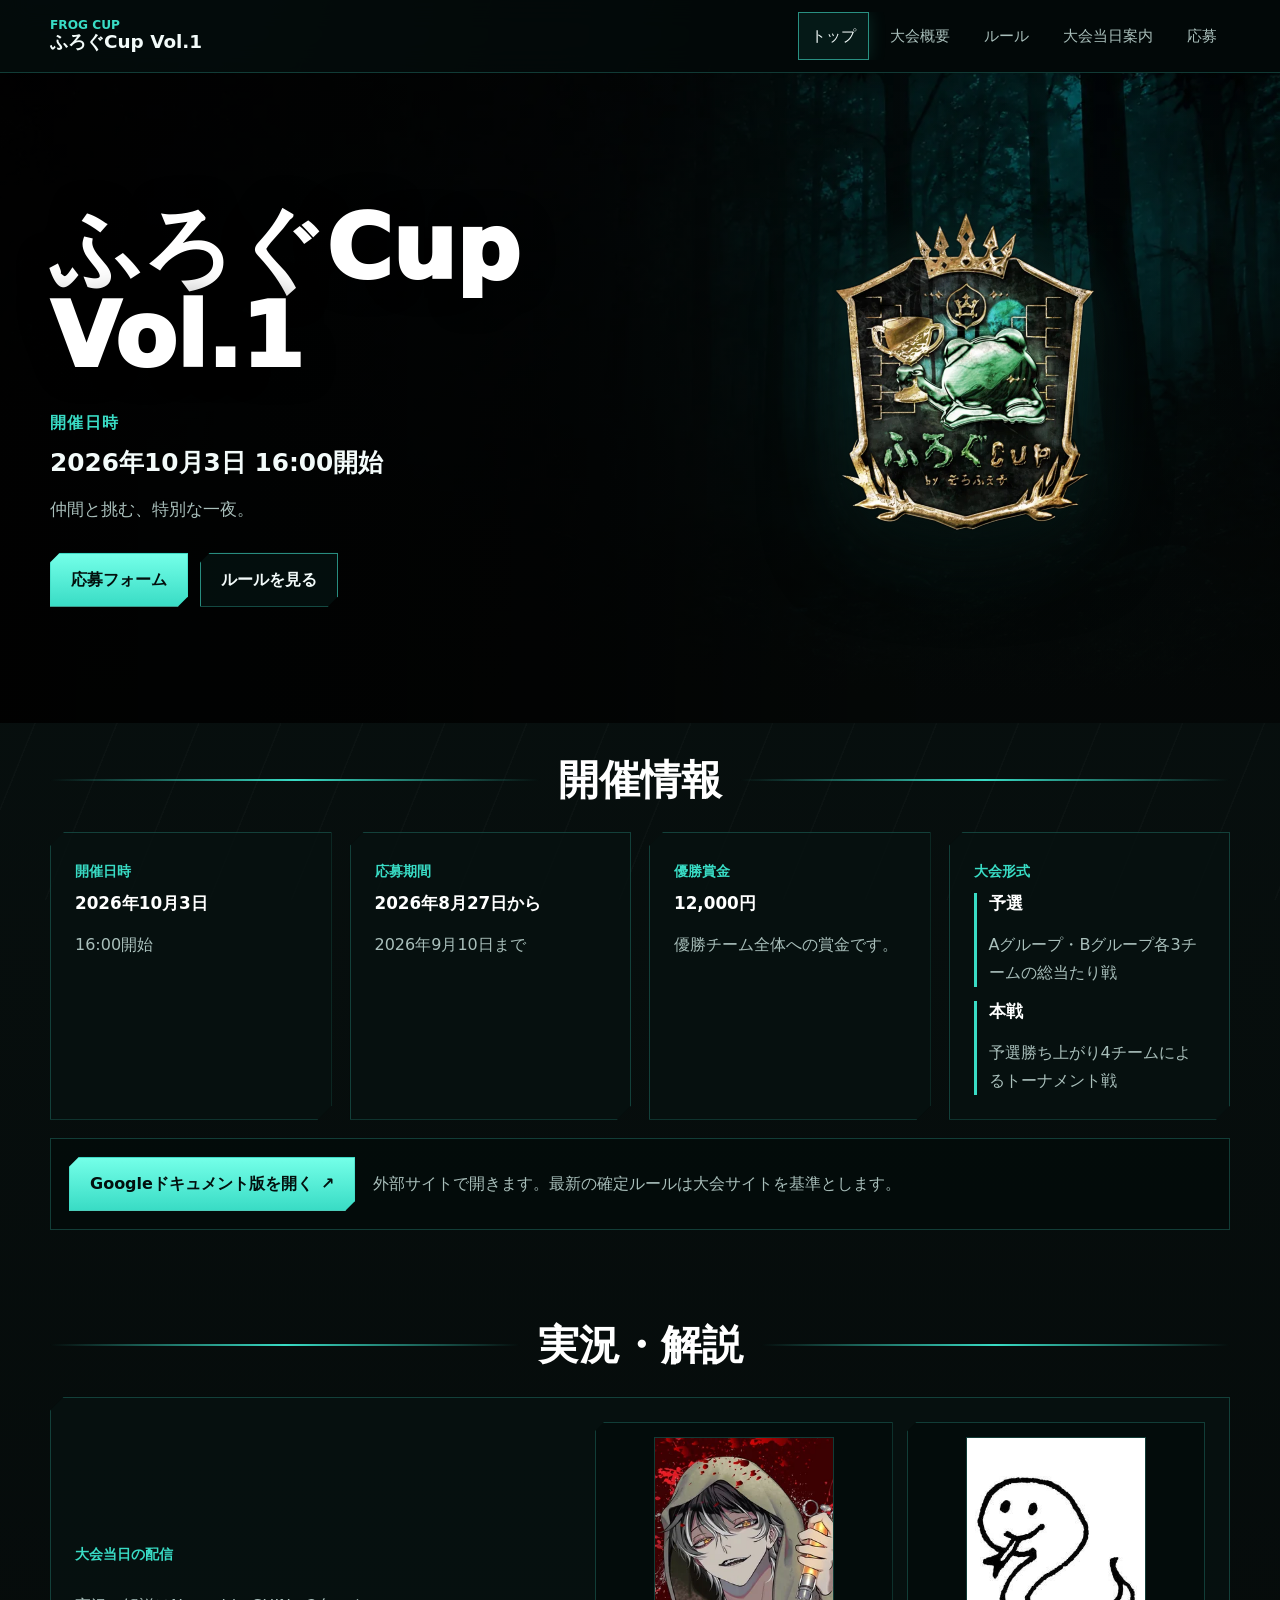
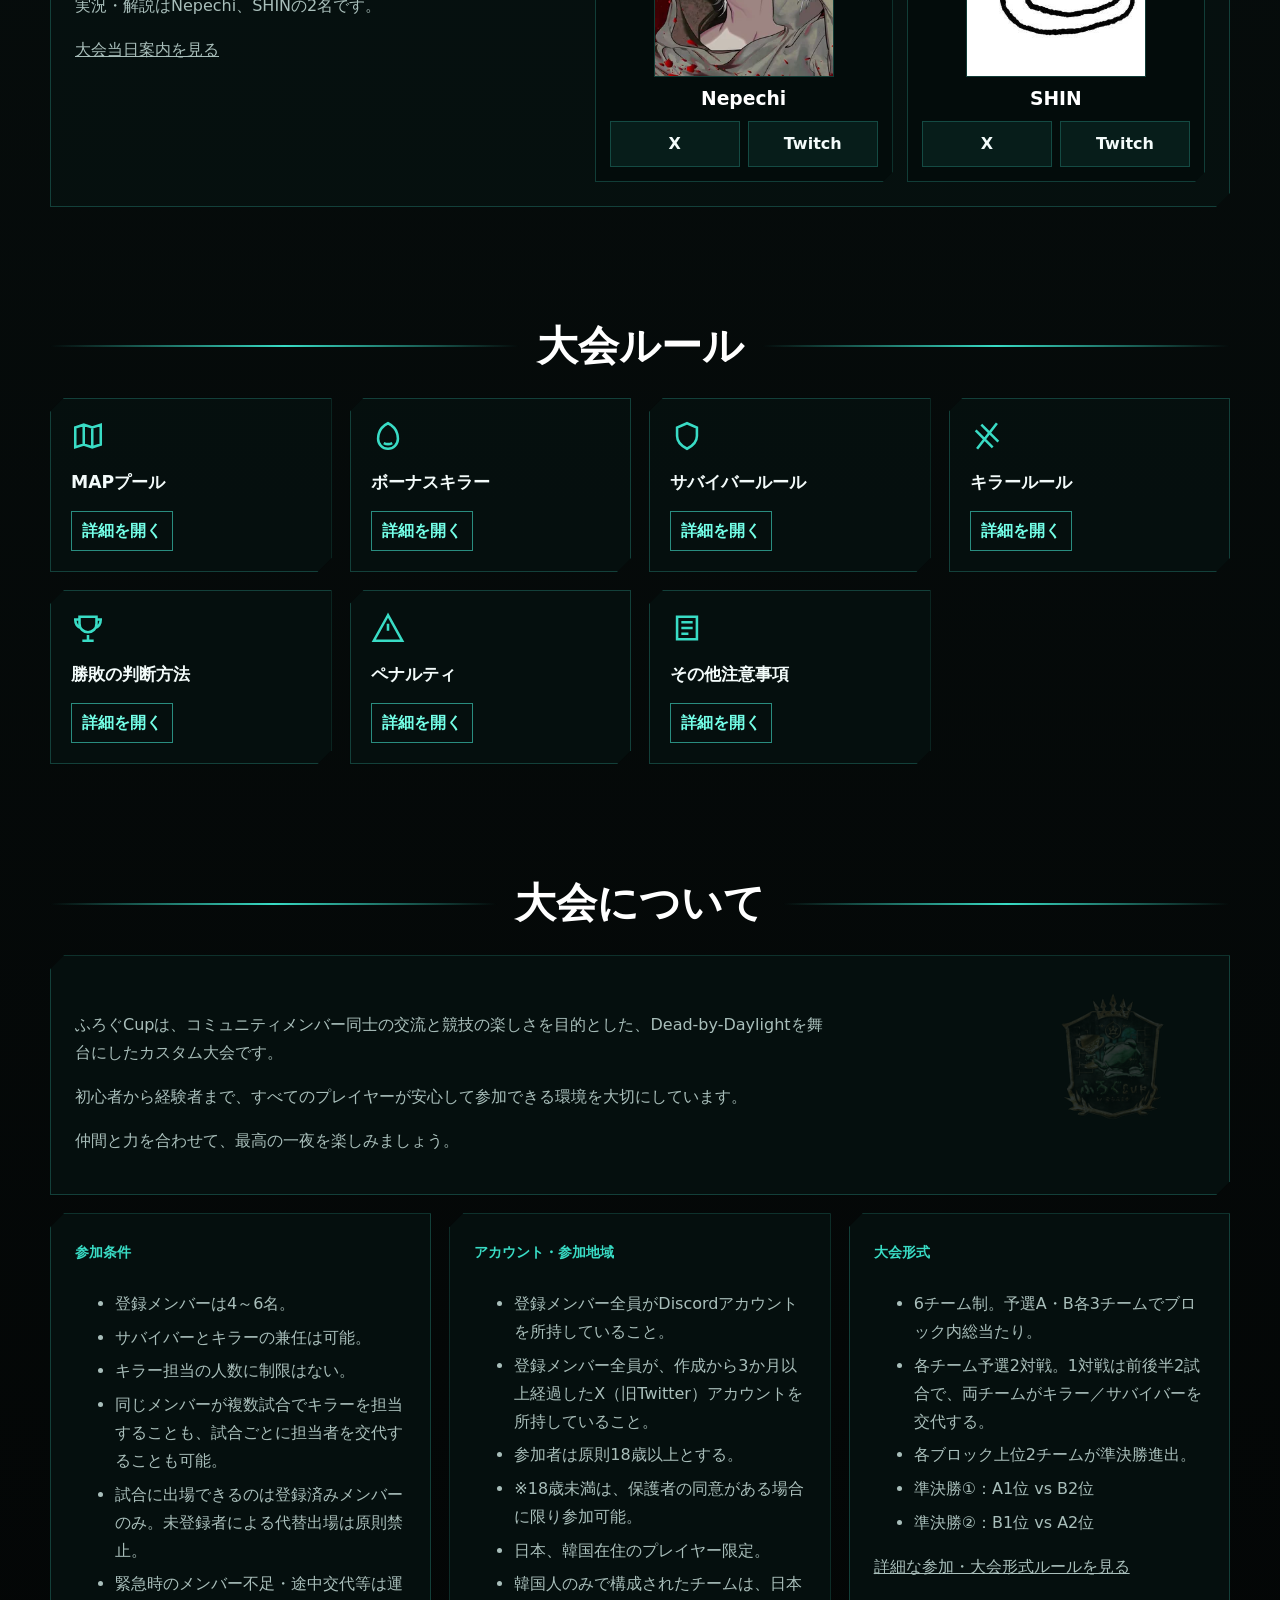
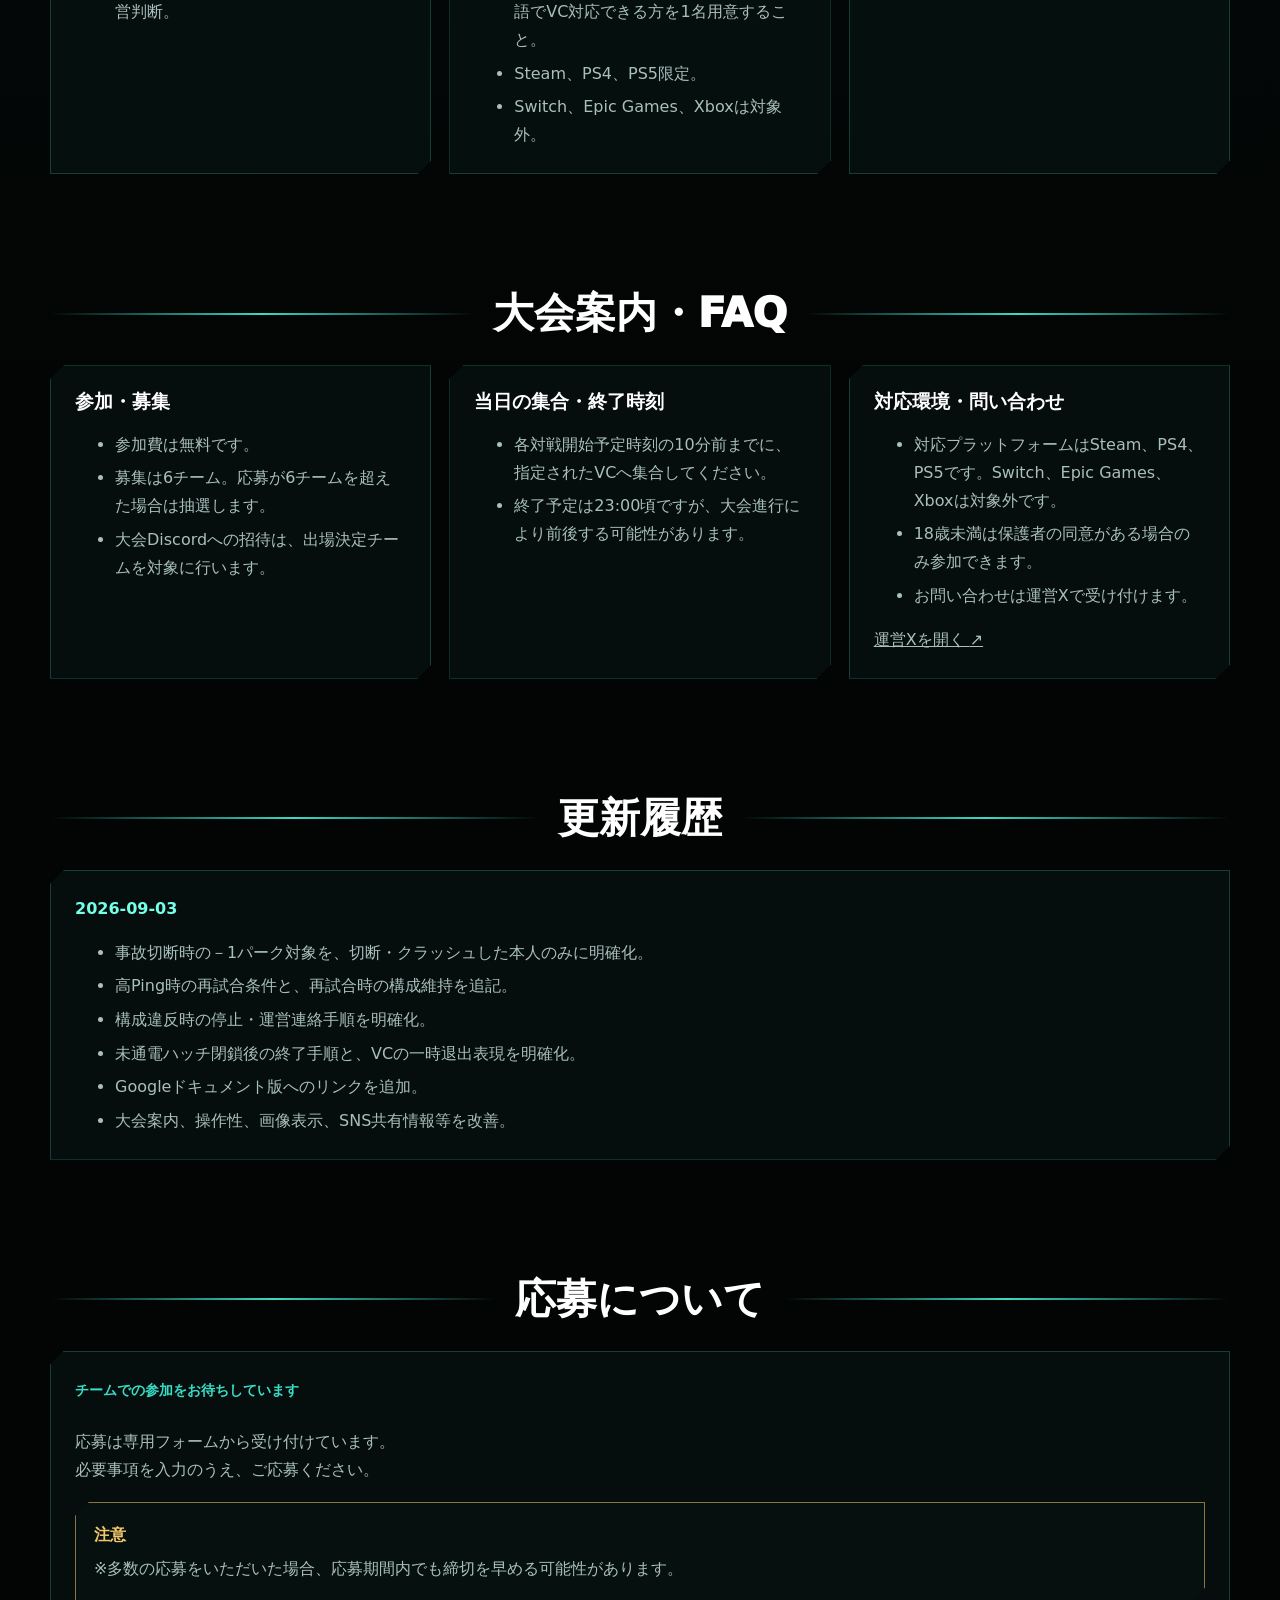
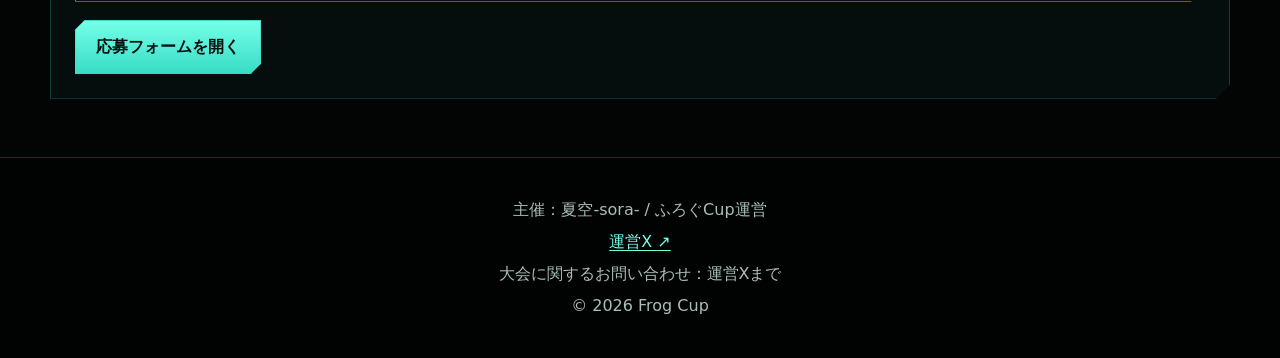
==== frogcup-vol1/index.html @ 285c3893 "Update Frog Cup Vol.1 site presentation and metadata" ====
<!DOCTYPE html>
<html lang="ja">
<head>
  <meta charset="UTF-8">
  <meta name="viewport" content="width=device-width, initial-scale=1.0">
  <title>ふろぐCup Vol.1</title>
  <meta name="description" content="Dead by Daylight大会「ふろぐCup Vol.1」の開催情報、参加案内、大会ルールを掲載しています。">
  <meta property="og:title" content="ふろぐCup Vol.1">
  <meta property="og:description" content="Dead by Daylight大会「ふろぐCup Vol.1」の開催情報、参加案内、大会ルール。">
  <meta property="og:type" content="website">
  <meta property="og:url" content="https://soradbdkkp-lang.github.io/dbd-tournament-site/frogcup-vol1/index.html">
  <meta property="og:image" content="https://soradbdkkp-lang.github.io/dbd-tournament-site/frogcup-vol1/assets/images/frogcup-vol1-OGP.png">
  <meta name="twitter:card" content="summary_large_image">
  <meta name="twitter:title" content="ふろぐCup Vol.1">
  <meta name="twitter:description" content="Dead by Daylight大会「ふろぐCup Vol.1」の開催情報、参加案内、大会ルール。">
  <meta name="twitter:image" content="https://soradbdkkp-lang.github.io/dbd-tournament-site/frogcup-vol1/assets/images/frogcup-vol1-OGP.png">
  <link rel="icon" type="image/png" sizes="32x32" href="assets/images/favicon-32.png">
  <link rel="icon" href="assets/images/favicon.ico" sizes="any">
  <link rel="apple-touch-icon" sizes="180x180" href="assets/images/apple-touch-icon.png">
  <link rel="stylesheet" href="css/style.css">
</head>
<body>
  <header class="site-header">
    <div class="site-header__inner">
      <a class="brand" href="index.html" aria-current="page"><span>Frog Cup</span><strong>ふろぐCup Vol.1</strong></a>
      <nav class="site-nav" aria-label="サイトナビゲーション">
        <a href="index.html" aria-current="page">トップ</a>
        <a href="#overview">大会概要</a>
        <a href="#rules">ルール</a>
        <a href="pages/event-guide.html">大会当日案内</a>
        <a href="#entry">応募</a>
      </nav>
    </div>
  </header>

  <main class="site-main">
    <section class="hero">
      <div class="hero__inner">
        <div class="hero__content">
          <h1>ふろぐCup Vol.1</h1>
          <p class="hero__label">開催日時</p>
          <p class="hero__date">2026年10月3日 16:00開始</p>
          <p class="hero__copy">仲間と挑む、特別な一夜。</p>
          <div class="button-row">
            <a class="button" data-entry-link data-entry-label="応募フォーム" aria-disabled="true">応募フォーム準備中</a>
            <a class="button button--ghost" href="#rules">ルールを見る</a>
          </div>
        </div>
        <div class="hero__frog">
          <img src="assets/images/frog-hero.webp" width="960" height="960" alt="ふろぐCup Vol.1のカエルビジュアル" decoding="async">
        </div>
      </div>
    </section>

    <section class="section section--tight" aria-labelledby="event-info">
      <h2 class="section-heading" id="event-info">開催情報</h2>
      <div class="grid event-info-grid">
        <article class="card">
          <span class="meta">開催日時</span>
          <h3>2026年10月3日</h3>
          <p>16:00開始</p>
        </article>
        <article class="card">
          <span class="meta">応募期間</span>
          <h3>2026年8月27日から</h3>
          <p>2026年9月10日まで</p>
        </article>
        <article class="card">
          <span class="meta">優勝賞金</span>
          <h3>12,000円</h3>
          <p>優勝チーム全体への賞金です。</p>
        </article>
        <article class="card">
          <span class="meta">大会形式</span>
          <div class="split-lines">
            <div class="phase">
              <h3>予選</h3>
              <p>Aグループ&#x30FB;Bグループ各3チームの総当たり戦</p>
            </div>
            <div class="phase">
              <h3>本戦</h3>
              <p>予選勝ち上がり4チームによるトーナメント戦</p>
            </div>
          </div>
        </article>
      </div>
      <div class="document-link-panel">
        <a class="button button--external" href="https://docs.google.com/document/d/1ioW5srpNynxpN2ofpq6CqC86BuxYz9kLAN485N8TYJU/view" target="_blank" rel="noopener noreferrer">Googleドキュメント版を開く <span aria-hidden="true">↗</span></a>
        <p>外部サイトで開きます。最新の確定ルールは大会サイトを基準とします。</p>
      </div>
    </section>

    <section class="section section--tight" aria-labelledby="commentators-heading">
      <h2 class="section-heading" id="commentators-heading">実況&#x30FB;解説</h2>
      <div class="card event-highlight">
        <div>
          <span class="meta">大会当日の配信</span>
          <p>実況&#x30FB;解説はNepechi、SHINの2名です。</p>
          <p><a href="pages/event-guide.html">大会当日案内を見る</a></p>
        </div>
        <div data-commentators data-commentator-image-base="assets/images/"></div>
      </div>
    </section>

    <section class="section" id="rules" aria-labelledby="rules-heading">
      <h2 class="section-heading" id="rules-heading">大会ルール</h2>
      <div class="grid grid--rules">
        <a class="rule-link" href="pages/map-pool.html"><svg viewBox="0 0 24 24" aria-hidden="true"><path fill="none" stroke="currentColor" stroke-width="1.8" d="m3 6 6-2 6 2 6-2v14l-6 2-6-2-6 2V6Zm6-2v14m6-12v14"/></svg><strong>MAPプール</strong><span class="rule-link__action">詳細を開く</span></a>
        <a class="rule-link" href="pages/bonus-killer.html"><svg viewBox="0 0 24 24" aria-hidden="true"><path fill="none" stroke="currentColor" stroke-width="1.8" d="M12 3c4 2 7 6 7 11a7 7 0 0 1-14 0c0-5 3-9 7-11Zm-3 9h.01M15 12h.01M9 17c2 1 4 1 6 0"/></svg><strong>ボーナスキラー</strong><span class="rule-link__action">詳細を開く</span></a>
        <a class="rule-link" href="pages/survivor-rules.html"><svg viewBox="0 0 24 24" aria-hidden="true"><path fill="none" stroke="currentColor" stroke-width="1.8" d="M12 3 5 6v6c0 4 3 7 7 9 4-2 7-5 7-9V6l-7-3Z"/></svg><strong>サバイバールール</strong><span class="rule-link__action">詳細を開く</span></a>
        <a class="rule-link" href="pages/killer-rules.html"><svg viewBox="0 0 24 24" aria-hidden="true"><path fill="none" stroke="currentColor" stroke-width="1.8" d="M5 21 19 3M8 4l12 12M4 8l12 12"/></svg><strong>キラールール</strong><span class="rule-link__action">詳細を開く</span></a>
        <a class="rule-link" href="pages/win-condition.html"><svg viewBox="0 0 24 24" aria-hidden="true"><path fill="none" stroke="currentColor" stroke-width="1.8" d="M8 21h8M12 17v4M6 4h12v5a6 6 0 0 1-12 0V4Zm12 2h3c0 3-1 5-4 6M6 6H3c0 3 1 5 4 6"/></svg><strong>勝敗の判断方法</strong><span class="rule-link__action">詳細を開く</span></a>
        <a class="rule-link" href="pages/penalties.html"><svg viewBox="0 0 24 24" aria-hidden="true"><path fill="none" stroke="currentColor" stroke-width="1.8" d="M12 3 2 21h20L12 3Zm0 6v5m0 3h.01"/></svg><strong>ペナルティ</strong><span class="rule-link__action">詳細を開く</span></a>
        <a class="rule-link" href="pages/notes.html"><svg viewBox="0 0 24 24" aria-hidden="true"><path fill="none" stroke="currentColor" stroke-width="1.8" d="M5 4h14v16H5zM8 8h8M8 12h8M8 16h5"/></svg><strong>その他注意事項</strong><span class="rule-link__action">詳細を開く</span></a>
      </div>
    </section>

    <section class="section" id="overview" aria-labelledby="overview-heading">
      <h2 class="section-heading" id="overview-heading">大会について</h2>
      <div class="card about-panel about-panel--balanced">
        <div>
          <p>ふろぐCupは、コミュニティメンバー同士の交流と競技の楽しさを目的とした、Dead-by-Daylightを舞台にしたカスタム大会です。</p>
          <p>初心者から経験者まで、すべてのプレイヤーが安心して参加できる環境を大切にしています。</p>
          <p>仲間と力を合わせて、最高の一夜を楽しみましょう。</p>
        </div>
        <img class="frog-watermark" src="assets/images/frog-hero.webp" width="960" height="960" alt="" loading="lazy" decoding="async">
      </div>
      <div class="grid" style="margin-top:18px">
        <article class="card">
          <span class="meta">参加条件</span>
          <ul>
            <li>登録メンバーは4～6名。</li>
            <li>サバイバーとキラーの兼任は可能。</li>
            <li>キラー担当の人数に制限はない。</li>
            <li>同じメンバーが複数試合でキラーを担当することも、試合ごとに担当者を交代することも可能。</li>
            <li>試合に出場できるのは登録済みメンバーのみ。未登録者による代替出場は原則禁止。</li>
            <li>緊急時のメンバー不足・途中交代等は運営判断。</li>
          </ul>
        </article>
        <article class="card">
          <span class="meta">アカウント・参加地域</span>
          <ul>
            <li>登録メンバー全員がDiscordアカウントを所持していること。</li>
            <li>登録メンバー全員が、作成から3か月以上経過したX（旧Twitter）アカウントを所持していること。</li>
            <li>参加者は原則18歳以上とする。</li>
            <li>※18歳未満は、保護者の同意がある場合に限り参加可能。</li>
            <li>日本、韓国在住のプレイヤー限定。</li>
            <li>韓国人のみで構成されたチームは、日本語でVC対応できる方を1名用意すること。</li>
            <li>Steam、PS4、PS5限定。</li>
            <li>Switch、Epic Games、Xboxは対象外。</li>
          </ul>
        </article>
        <article class="card">
          <span class="meta">大会形式</span>
          <ul>
            <li>6チーム制。予選A・B各3チームでブロック内総当たり。</li>
            <li>各チーム予選2対戦。1対戦は前後半2試合で、両チームがキラー／サバイバーを交代する。</li>
            <li>各ブロック上位2チームが準決勝進出。</li>
            <li>準決勝①：A1位 vs B2位</li>
            <li>準決勝②：B1位 vs A2位</li>
          </ul>
          <p><a href="pages/notes.html">詳細な参加・大会形式ルールを見る</a></p>
        </article>
      </div>
    </section>

    <section class="section" id="faq" aria-labelledby="faq-heading">
      <h2 class="section-heading" id="faq-heading">大会案内・FAQ</h2>
      <div class="grid faq-grid">
        <article class="card"><h3>参加・募集</h3><ul><li>参加費は無料です。</li><li>募集は6チーム。応募が6チームを超えた場合は抽選します。</li><li>大会Discordへの招待は、出場決定チームを対象に行います。</li></ul></article>
        <article class="card"><h3>当日の集合・終了時刻</h3><ul><li>各対戦開始予定時刻の10分前までに、指定されたVCへ集合してください。</li><li>終了予定は23:00頃ですが、大会進行により前後する可能性があります。</li></ul></article>
        <article class="card"><h3>対応環境・問い合わせ</h3><ul><li>対応プラットフォームはSteam、PS4、PS5です。Switch、Epic Games、Xboxは対象外です。</li><li>18歳未満は保護者の同意がある場合のみ参加できます。</li><li>お問い合わせは運営Xで受け付けます。</li></ul><p><a href="https://x.com/sora_kkp_game?s=11" target="_blank" rel="noopener noreferrer">運営Xを開く <span aria-hidden="true">↗</span></a></p></article>
      </div>
    </section>

    <section class="section" id="updates" aria-labelledby="updates-heading">
      <h2 class="section-heading" id="updates-heading">更新履歴</h2>
      <article class="card update-history">
        <time datetime="2026-09-03">2026-09-03</time>
        <ul><li>事故切断時の－1パーク対象を、切断・クラッシュした本人のみに明確化。</li><li>高Ping時の再試合条件と、再試合時の構成維持を追記。</li><li>構成違反時の停止・運営連絡手順を明確化。</li><li>未通電ハッチ閉鎖後の終了手順と、VCの一時退出表現を明確化。</li><li>Googleドキュメント版へのリンクを追加。</li><li>大会案内、操作性、画像表示、SNS共有情報等を改善。</li></ul>
      </article>
    </section>

    <section class="section" id="entry" aria-labelledby="entry-heading">
      <h2 class="section-heading" id="entry-heading">応募について</h2>
      <div class="card">
        <span class="meta">チームでの参加をお待ちしています</span>
        <p>応募は専用フォームから受け付けています。<br>必要事項を入力のうえ、ご応募ください。</p>
        <div class="notice-box notice-box--compact">
          <strong>注意</strong>
          <p>&#x203B;多数の応募をいただいた場合、応募期間内でも締切を早める可能性があります。</p>
        </div>
        <a class="button" data-entry-link data-entry-label="応募フォームを開く" aria-disabled="true">応募フォーム準備中</a>
      </div>
    </section>
  </main>

  <footer class="site-footer"><p>主催：夏空-sora- / ふろぐCup運営</p><p><a href="https://x.com/sora_kkp_game?s=11" target="_blank" rel="noopener noreferrer">運営X <span aria-hidden="true">↗</span></a></p><p>大会に関するお問い合わせ：運営Xまで</p><p>&copy; 2026 Frog Cup</p></footer>
  <script src="js/event-data.js"></script>
  <script src="js/event-ui.js"></script>
  <script src="js/main.js"></script>
</body>
</html>
---- frogcup-vol1/css/style.css ----
:root {
  --bg: #050908;
  --panel: rgba(7, 18, 17, 0.82);
  --panel-strong: rgba(3, 11, 10, 0.92);
  --line: rgba(63, 218, 198, 0.62);
  --line-soft: rgba(63, 218, 198, 0.24);
  --text: #f3fbfa;
  --muted: #a9bfbb;
  --accent: #39dcc5;
  --accent-strong: #74ffe8;
  --warn: #f3c86a;
  --danger: #ff7a7a;
  --shadow: 0 22px 70px rgba(0, 0, 0, 0.48);
  --max: 1180px;
}

* { box-sizing: border-box; }
html { scroll-behavior: smooth; }
[id] { scroll-margin-top: 104px; }
body {
  margin: 0;
  min-width: 320px;
  color: var(--text);
  font-family: "Yu Gothic", "Hiragino Kaku Gothic ProN", Meiryo, system-ui, sans-serif;
  line-height: 1.75;
  background:
    radial-gradient(circle at 18% 0%, rgba(47, 213, 190, 0.13), transparent 32rem),
    linear-gradient(180deg, #081110 0%, #030505 70%);
}
body::before {
  content: "";
  position: fixed;
  inset: 0;
  pointer-events: none;
  background:
    linear-gradient(120deg, rgba(58, 255, 229, 0.06), transparent 24%),
    repeating-linear-gradient(112deg, transparent 0 74px, rgba(255, 255, 255, 0.025) 75px 76px);
  z-index: -1;
}
a { color: inherit; }
img { max-width: 100%; display: block; }
:focus-visible { outline: 3px solid var(--accent-strong); outline-offset: 4px; }

.site-header {
  position: sticky;
  top: 0;
  z-index: 20;
  border-bottom: 1px solid var(--line-soft);
  background: rgba(3, 8, 8, 0.9);
  backdrop-filter: blur(14px);
}
.site-header__inner {
  width: min(var(--max), calc(100% - 32px));
  margin: 0 auto;
  min-height: 72px;
  display: flex;
  align-items: center;
  justify-content: space-between;
  gap: 18px;
}
.brand {
  text-decoration: none;
  font-weight: 900;
  letter-spacing: 0;
  white-space: nowrap;
}
.brand span {
  display: block;
  color: var(--accent);
  font-size: 0.76rem;
  line-height: 1;
  text-transform: uppercase;
}
.brand strong { display: block; font-size: 1.15rem; line-height: 1.2; }
.site-nav {
  display: flex;
  align-items: center;
  gap: 8px;
  overflow-x: auto;
  scrollbar-width: thin;
}
.site-nav a {
  flex: 0 0 auto;
  padding: 10px 12px;
  border: 1px solid transparent;
  color: var(--muted);
  text-decoration: none;
  font-size: 0.92rem;
}
.site-nav a:hover,
.site-nav a[aria-current="page"] {
  color: var(--text);
  border-color: var(--line);
  background: rgba(44, 229, 204, 0.08);
  box-shadow: 0 0 18px rgba(57, 220, 197, 0.15);
}

.site-main { overflow: hidden; }
.hero {
  min-height: 650px;
  background-image:
    linear-gradient(90deg, rgba(0, 0, 0, 0.86) 0%, rgba(0, 0, 0, 0.68) 42%, rgba(0, 0, 0, 0.18) 72%),
    linear-gradient(180deg, rgba(0, 0, 0, 0.12), #050908 96%),
    url("../assets/images/forest-hero.webp");
  background-position: center;
  background-size: cover;
}
.hero__inner {
  width: min(var(--max), calc(100% - 32px));
  margin: 0 auto;
  min-height: 650px;
  display: grid;
  grid-template-columns: minmax(0, 1.05fr) minmax(280px, 0.95fr);
  align-items: center;
  gap: 28px;
  padding: 80px 0 64px;
}
.hero__content { max-width: 620px; }
.hero h1,
.page-hero h1 {
  margin: 0;
  color: #fff;
  font-size: clamp(2.75rem, 7vw, 6rem);
  line-height: 0.98;
  font-weight: 950;
  letter-spacing: 0;
  text-shadow: 0 0 32px rgba(0, 0, 0, 0.72);
}
.hero__label {
  margin: 28px 0 4px;
  color: var(--accent);
  font-weight: 900;
  letter-spacing: 0.08em;
}
.hero__date {
  margin: 0;
  font-size: clamp(1.18rem, 2vw, 1.55rem);
  font-weight: 900;
}
.hero__copy {
  margin: 10px 0 28px;
  color: var(--muted);
  font-size: 1.08rem;
}
.hero__frog {
  align-self: end;
  display: flex;
  justify-content: center;
}
.hero__frog img {
  width: min(480px, 100%);
  height: auto;
  filter: drop-shadow(0 24px 42px rgba(0, 0, 0, 0.62)) drop-shadow(0 0 26px rgba(57, 220, 197, 0.16));
}

.button-row { display: flex; flex-wrap: wrap; gap: 12px; }
.button {
  display: inline-flex;
  align-items: center;
  justify-content: center;
  min-height: 48px;
  padding: 12px 20px;
  border: 1px solid var(--line);
  color: #03100e;
  background: linear-gradient(180deg, var(--accent-strong), var(--accent));
  font-weight: 900;
  text-decoration: none;
  clip-path: polygon(10px 0, 100% 0, 100% calc(100% - 10px), calc(100% - 10px) 100%, 0 100%, 0 10px);
  box-shadow: 0 0 28px rgba(57, 220, 197, 0.22);
  cursor: pointer;
}
.button--ghost { color: var(--text); background: rgba(5, 18, 17, 0.72); }
.button[aria-disabled="true"] {
  color: var(--muted);
  background: rgba(15, 27, 25, 0.86);
  cursor: not-allowed;
  box-shadow: none;
}
.button--external { gap: 8px; }
.document-link-panel {
  display: flex;
  align-items: center;
  flex-wrap: wrap;
  gap: 12px 18px;
  margin-top: 18px;
  padding: 18px;
  border: 1px solid var(--line-soft);
  background: rgba(3, 12, 11, 0.78);
}
.document-link-panel p { margin: 0; color: var(--muted); }

.section {
  width: min(var(--max), calc(100% - 32px));
  margin: 0 auto;
  padding: 58px 0;
}
.section--tight { padding-top: 34px; }
.section-heading {
  display: grid;
  grid-template-columns: minmax(28px, 1fr) auto minmax(28px, 1fr);
  align-items: center;
  gap: 18px;
  margin: 0 0 28px;
  color: #fff;
  font-size: clamp(1.65rem, 4vw, 2.55rem);
  line-height: 1.15;
  font-weight: 950;
  text-align: center;
}
.section-heading::before,
.section-heading::after {
  content: "";
  height: 2px;
  background: linear-gradient(90deg, transparent, var(--accent), transparent);
}
.grid { display: grid; grid-template-columns: repeat(3, minmax(0, 1fr)); gap: 18px; }
.grid--rules { grid-template-columns: repeat(4, minmax(0, 1fr)); }
.event-info-grid {
  grid-template-columns: repeat(4, minmax(0, 1fr));
}
.event-info-grid .card {
  min-width: 0;
}
.event-info-grid .card h3 {
  font-size: 1.05rem;
}

.card,
.rule-link,
.notice-box {
  position: relative;
  border: 1px solid var(--line-soft);
  background: var(--panel);
  box-shadow: var(--shadow);
  clip-path: polygon(14px 0, 100% 0, 100% calc(100% - 14px), calc(100% - 14px) 100%, 0 100%, 0 14px);
}
.card { padding: 24px; }
.card h3,
.card h2 { margin: 0 0 12px; color: #fff; line-height: 1.3; }
.card p,
.card li { color: var(--muted); }
.card p:last-child,
.card ul:last-child,
.card ol:last-child { margin-bottom: 0; }
.meta {
  display: inline-block;
  margin-bottom: 10px;
  color: var(--accent);
  font-weight: 900;
  font-size: 0.86rem;
}
.split-lines { display: grid; gap: 14px; }
.phase { border-left: 3px solid var(--accent); padding-left: 12px; }

.rule-link {
  min-height: 170px;
  padding: 20px;
  color: var(--text);
  text-decoration: none;
  display: grid;
  grid-template-rows: auto 1fr auto;
  gap: 14px;
  transition: border-color 180ms ease, transform 180ms ease, box-shadow 180ms ease;
}
.rule-link:hover,
.rule-link[aria-current="page"] {
  border-color: var(--accent);
  transform: translateY(-2px);
  box-shadow: 0 20px 70px rgba(0, 0, 0, 0.55), 0 0 26px rgba(57, 220, 197, 0.18);
}
.rule-link svg { width: 34px; height: 34px; color: var(--accent); }
.rule-link strong { font-size: 1.08rem; }
.rule-link__action {
  width: fit-content;
  min-height: 36px;
  display: inline-flex;
  align-items: center;
  padding: 5px 10px;
  border: 1px solid var(--line);
  color: var(--accent-strong);
  font-weight: 900;
}
.rule-link:focus-visible { border-color: var(--accent-strong); }

.about-panel { display: grid; grid-template-columns: 1.2fr 0.8fr; gap: 22px; align-items: center; }
.about-panel--balanced {
  grid-template-columns: minmax(0, 1.65fr) minmax(160px, 0.35fr);
  gap: 28px;
}
.about-panel--balanced > div {
  max-width: 760px;
}
.about-panel--balanced .frog-watermark {
  width: min(190px, 100%);
  opacity: 0.16;
}
.frog-watermark { justify-self: center; width: min(260px, 80%); height: auto; opacity: 0.18; }
.site-footer {
  border-top: 1px solid var(--line-soft);
  padding: 34px 16px;
  color: var(--muted);
  text-align: center;
  background: rgba(0, 0, 0, 0.45);
}
.site-footer p { margin: 4px 0; }
.site-footer a { color: var(--accent-strong); text-underline-offset: 3px; }
.faq-grid { align-items: stretch; }
.update-history time { color: var(--accent-strong); font-weight: 900; }
.update-history ul { margin-bottom: 0; }
.card > :first-child { margin-top: 0; }
.card > :last-child { margin-bottom: 0; }
.card li + li { margin-top: 0.35em; }
.page-toc {
  padding: 16px 18px;
  border: 1px solid var(--line-soft);
  background: rgba(3, 12, 11, 0.72);
}
.page-toc strong { display: block; margin-bottom: 8px; color: var(--accent); }
.page-toc ul { display: flex; flex-wrap: wrap; gap: 8px; margin: 0; padding: 0; list-style: none; }
.page-toc a { display: inline-flex; min-height: 44px; align-items: center; padding: 7px 10px; border: 1px solid var(--line-soft); text-decoration: none; }

.page-hero {
  width: min(var(--max), calc(100% - 32px));
  margin: 0 auto;
  padding: 58px 0 24px;
}
.page-hero h1 { font-size: clamp(2.2rem, 5vw, 4.3rem); }
.breadcrumb { margin: 0 0 16px; color: var(--muted); }
.breadcrumb a { color: var(--accent); }
.rule-shell {
  width: min(var(--max), calc(100% - 32px));
  margin: 0 auto;
  display: grid;
  grid-template-columns: 260px minmax(0, 1fr);
  gap: 22px;
  padding: 16px 0 64px;
}
.side-nav {
  position: sticky;
  top: 92px;
  align-self: start;
  display: grid;
  gap: 8px;
}
.side-nav a {
  padding: 10px 12px;
  border: 1px solid var(--line-soft);
  color: var(--muted);
  text-decoration: none;
  background: rgba(3, 12, 11, 0.72);
}
.side-nav a:hover,
.side-nav a[aria-current="page"] { color: var(--text); border-color: var(--accent); }
.rule-content { display: grid; gap: 20px; }
.notice-box { padding: 18px; border-color: rgba(243, 200, 106, 0.55); }
.notice-box strong { color: var(--warn); }
.notice-box--compact {
  display: grid;
  gap: 6px;
  margin: 18px 0;
}
.notice-box--compact p { margin: 0; }
.data-grid { display: grid; grid-template-columns: repeat(2, minmax(0, 1fr)); gap: 16px; }
.event-highlight {
  display: grid;
  grid-template-columns: minmax(0, 0.9fr) minmax(300px, 1.1fr);
  gap: 20px;
  align-items: center;
}
.commentator-grid {
  display: grid;
  grid-template-columns: repeat(2, minmax(0, 1fr));
  gap: 14px;
}
.commentator-card {
  display: grid;
  grid-template-rows: auto auto auto;
  gap: 10px;
  min-width: 0;
  padding: 14px;
  border: 1px solid var(--line-soft);
  background: rgba(3, 12, 11, 0.72);
  clip-path: polygon(10px 0, 100% 0, 100% calc(100% - 10px), calc(100% - 10px) 100%, 0 100%, 0 10px);
}
.commentator-card img {
  width: min(100%, 180px);
  aspect-ratio: 1 / 1;
  object-fit: cover;
  justify-self: center;
  border: 1px solid var(--line-soft);
  background: rgba(0, 0, 0, 0.2);
}
.commentator-card h3 {
  margin: 0;
  text-align: center;
}
.commentator-links {
  display: grid;
  grid-template-columns: repeat(2, minmax(0, 1fr));
  gap: 8px;
}
.commentator-links a {
  display: inline-flex;
  align-items: center;
  justify-content: center;
  min-height: 44px;
  padding: 8px 10px;
  border: 1px solid var(--line-soft);
  color: var(--text);
  text-decoration: none;
  background: rgba(57, 220, 197, 0.08);
  font-weight: 900;
}
.commentator-links a:hover,
.commentator-links a:focus-visible {
  border-color: var(--accent);
  background: rgba(57, 220, 197, 0.14);
}
.page-lead {
  max-width: 760px;
  color: var(--muted);
  font-size: 1.05rem;
}
.link-grid {
  display: grid;
  grid-template-columns: repeat(2, minmax(0, 1fr));
  gap: 14px;
}
.link-grid--compact {
  gap: 10px;
}
.link-grid--compact .rule-link {
  min-height: 0;
  padding: 12px 14px;
  grid-template-rows: auto;
}
.link-grid--compact .rule-link strong {
  font-size: 0.98rem;
}
.rule-note {
  margin: 0 0 12px;
  color: var(--muted);
}
.perk-list {
  display: grid;
  grid-template-columns: repeat(auto-fill, minmax(190px, 1fr));
  gap: 8px;
}
.perk-item {
  display: grid;
  grid-template-columns: 42px minmax(0, 1fr);
  gap: 9px;
  align-items: center;
  min-width: 0;
  padding: 7px 9px;
  border: 1px solid var(--line-soft);
  background: rgba(3, 12, 11, 0.68);
}
.perk-item img {
  width: 42px;
  height: 42px;
  object-fit: contain;
  border: 1px solid rgba(63, 218, 198, 0.18);
  background: rgba(0, 0, 0, 0.26);
}
.perk-item span {
  min-width: 0;
  color: var(--text);
  font-weight: 900;
  line-height: 1.35;
  overflow-wrap: anywhere;
}
.perk-list--conditions {
  grid-template-columns: repeat(auto-fit, minmax(250px, 1fr));
}
.perk-item--condition {
  grid-template-columns: 46px minmax(0, 1fr);
}
.perk-item--condition p {
  grid-column: 2;
  margin: -4px 0 0;
  color: var(--muted);
  font-size: 0.9rem;
  line-height: 1.55;
}
.final-order-lines {
  display: grid;
  gap: 8px;
}
.final-order-lines p {
  margin: 0;
}
.final-order-lines span {
  color: var(--text);
  font-size: 1.08em;
  font-weight: 950;
}
.timeline-group {
  display: grid;
  gap: 10px;
  padding: 16px 0;
  border-top: 1px solid var(--line-soft);
}
.timeline-group:first-child { border-top: 0; padding-top: 0; }
.timeline-group h3 { margin: 0; }
.timeline-list {
  display: grid;
  gap: 10px;
  margin: 0;
  padding: 0;
  list-style: none;
}
.timeline-item {
  display: grid;
  grid-template-columns: 110px minmax(0, 1fr);
  gap: 14px;
  align-items: center;
  padding: 12px 14px;
  border: 1px solid var(--line-soft);
  background: rgba(3, 12, 11, 0.68);
}
.timeline-item__time {
  color: var(--accent-strong);
  font-size: 1.1rem;
  font-weight: 950;
}
.timeline-item__match {
  color: var(--text);
  font-weight: 900;
}
.stage-tabs {
  display: flex;
  flex-wrap: wrap;
  gap: 8px;
  margin-top: 18px;
}
.stage-tab {
  min-height: 44px;
  padding: 9px 12px;
  border: 1px solid var(--line-soft);
  color: var(--muted);
  background: rgba(3, 12, 11, 0.72);
  font: inherit;
  font-weight: 900;
  cursor: pointer;
}
.stage-tab[aria-selected="true"] {
  color: var(--text);
  border-color: var(--accent);
  background: rgba(57, 220, 197, 0.12);
}
.stage-tab:focus-visible {
  border-color: var(--accent-strong);
  outline: 3px solid rgba(116, 255, 232, 0.28);
  outline-offset: 2px;
}
.stage-panels { margin-top: 18px; }
.stage-panel {
  display: grid;
  gap: 14px;
}
.stage-panel[hidden] { display: none; }
.stage-panel h3 { margin: 0; }
.locked-message,
.secret-note {
  margin: 0;
  padding: 14px 16px;
  border: 1px solid rgba(243, 200, 106, 0.55);
  color: var(--text);
  background: rgba(243, 200, 106, 0.08);
  font-weight: 900;
}
.map-card-grid {
  display: grid;
  grid-template-columns: repeat(3, minmax(0, 1fr));
  gap: 14px;
}
.map-card {
  overflow: hidden;
  border: 1px solid var(--line-soft);
  background: rgba(3, 12, 11, 0.72);
  clip-path: polygon(10px 0, 100% 0, 100% calc(100% - 10px), calc(100% - 10px) 100%, 0 100%, 0 10px);
}
.map-card img {
  width: 100%;
  aspect-ratio: 16 / 9;
  object-fit: cover;
  background: rgba(0, 0, 0, 0.24);
}
.map-card h4 {
  margin: 0;
  padding: 12px;
  color: #fff;
  line-height: 1.35;
}
.image-card { overflow: hidden; }
.image-card img { width: 100%; aspect-ratio: 16 / 9; object-fit: cover; }
.image-card--killer img {
  aspect-ratio: 4 / 5;
  object-fit: contain;
  padding: 12px;
  background: radial-gradient(circle, rgba(57, 220, 197, 0.12), rgba(0, 0, 0, 0.2));
}
.tag-list { display: flex; flex-wrap: wrap; gap: 8px; padding: 0; margin: 12px 0 0; list-style: none; }
.tag-list li,
.status {
  border: 1px solid var(--line-soft);
  padding: 4px 9px;
  color: var(--text);
  background: rgba(57, 220, 197, 0.08);
  font-size: 0.88rem;
}
.status--pending { border-color: rgba(243, 200, 106, 0.58); color: var(--warn); }
.status--danger { border-color: rgba(255, 122, 122, 0.58); color: var(--danger); }
.killer-controls {
  display: grid;
  grid-template-columns: minmax(220px, 1.2fr) minmax(220px, auto);
  gap: 12px;
  align-items: end;
  margin-top: 18px;
  padding: 16px;
  border: 1px solid var(--line-soft);
  background: rgba(3, 12, 11, 0.86);
  clip-path: polygon(12px 0, 100% 0, 100% calc(100% - 12px), calc(100% - 12px) 100%, 0 100%, 0 12px);
}
.killer-controls__field {
  display: grid;
  gap: 6px;
  color: var(--muted);
  font-size: 0.86rem;
  font-weight: 900;
}
.killer-controls__field--search { min-width: 0; }
.killer-controls__field input,
.killer-controls__field select {
  width: 100%;
  min-height: 44px;
  padding: 9px 11px;
  border: 1px solid var(--line-soft);
  color: var(--text);
  background: rgba(0, 0, 0, 0.34);
  font: inherit;
  font-size: 0.95rem;
}
.killer-controls__field input:focus-visible,
.killer-controls__field select:focus-visible {
  border-color: var(--accent-strong);
  outline: 3px solid rgba(116, 255, 232, 0.28);
  outline-offset: 2px;
}
.killer-controls__field select { cursor: pointer; }
.killer-controls__actions {
  display: flex;
  flex-wrap: wrap;
  gap: 8px;
}
.killer-controls__button {
  min-height: 44px;
  padding: 9px 12px;
  font-size: 0.86rem;
}
.killer-controls__button:disabled {
  border-color: rgba(169, 191, 187, 0.28);
  color: rgba(169, 191, 187, 0.62);
  background: rgba(15, 27, 25, 0.72);
  box-shadow: none;
  cursor: not-allowed;
}
.killer-controls__count,
.killer-controls__empty {
  margin: 0;
  align-self: center;
  font-weight: 900;
}
.killer-controls__count { color: var(--accent-strong); }
.killer-controls__empty {
  color: var(--warn);
  grid-column: 1 / -1;
}
.killer-card-grid {
  display: grid;
  grid-template-columns: repeat(auto-fill, minmax(150px, 1fr));
  gap: 14px;
  margin-top: 18px;
}
.killer-card {
  display: grid;
  grid-template-rows: auto auto auto;
  gap: 10px;
  width: 100%;
  min-height: 100%;
  scroll-margin-top: 110px;
  padding: 0 0 14px;
  border: 1px solid var(--line-soft);
  color: var(--text);
  font: inherit;
  text-align: left;
  background: rgba(3, 12, 11, 0.82);
  cursor: pointer;
  clip-path: polygon(12px 0, 100% 0, 100% calc(100% - 12px), calc(100% - 12px) 100%, 0 100%, 0 12px);
  overflow: hidden;
  transition: border-color 180ms ease, transform 180ms ease, box-shadow 180ms ease;
}
.killer-card:hover,
.killer-card:focus-visible {
  border-color: var(--accent);
  transform: translateY(-2px);
  box-shadow: 0 18px 52px rgba(0, 0, 0, 0.5), 0 0 24px rgba(57, 220, 197, 0.16);
}
.killer-card.is-located {
  border-color: var(--accent-strong);
  box-shadow: 0 0 0 3px rgba(116, 255, 232, 0.22), 0 0 30px rgba(57, 220, 197, 0.34);
  animation: killer-locate-pulse 700ms ease-in-out 2;
}
@keyframes killer-locate-pulse {
  0%,
  100% {
    box-shadow: 0 0 0 3px rgba(116, 255, 232, 0.22), 0 0 30px rgba(57, 220, 197, 0.34);
  }
  50% {
    box-shadow: 0 0 0 5px rgba(116, 255, 232, 0.38), 0 0 42px rgba(57, 220, 197, 0.48);
  }
}
.killer-card__media {
  position: relative;
  display: block;
  background: radial-gradient(circle, rgba(57, 220, 197, 0.14), rgba(0, 0, 0, 0.24));
}
.killer-card__media img {
  width: 100%;
  aspect-ratio: 4 / 5;
  object-fit: contain;
  padding: 12px;
}
.killer-card__overlay {
  position: absolute;
  inset: 0;
  display: none;
  align-items: flex-end;
  padding: 10px;
  color: var(--text);
  background: linear-gradient(180deg, rgba(0, 0, 0, 0.08), rgba(0, 0, 0, 0.86));
  opacity: 0;
  transition: opacity 180ms ease;
}
.killer-card__overlay-inner {
  display: grid;
  gap: 4px;
  width: 100%;
  font-size: 0.84rem;
  line-height: 1.45;
}
.killer-card__overlay-inner strong { color: var(--accent-strong); }
.killer-card__name {
  padding: 0 12px;
  color: #fff;
  font-weight: 900;
  line-height: 1.35;
}
.killer-card__status {
  display: flex;
  flex-wrap: wrap;
  gap: 6px;
  align-content: start;
  padding: 0 12px;
}
.killer-badge {
  display: inline-flex;
  align-items: center;
  gap: 5px;
  padding: 3px 7px;
  border: 1px solid var(--line-soft);
  color: var(--text);
  background: rgba(57, 220, 197, 0.08);
  font-size: 0.78rem;
  line-height: 1.35;
}
.killer-badge.is-ok { border-color: rgba(116, 255, 232, 0.55); color: var(--accent-strong); }
.killer-badge.is-warning,
.killer-badge.is-pending { border-color: rgba(243, 200, 106, 0.62); color: var(--warn); }
.killer-badge.is-danger { border-color: rgba(255, 122, 122, 0.7); color: var(--danger); }
.killer-badge.is-muted { color: var(--muted); }
.killer-badge.is-bonus { border-color: rgba(243, 200, 106, 0.72); color: var(--warn); }
.killer-card__detail {
  display: inline-flex;
  align-items: center;
  min-height: 28px;
  padding: 3px 7px;
  border: 1px solid var(--line);
  color: #03100e;
  background: var(--accent);
  font-size: 0.78rem;
  font-weight: 900;
}
.killer-dialog[hidden] { display: none; }
.killer-dialog {
  position: fixed;
  inset: 0;
  z-index: 50;
  display: grid;
  place-items: center;
  padding: 20px;
}
.killer-dialog__backdrop {
  position: absolute;
  inset: 0;
  background: rgba(0, 0, 0, 0.72);
}
.killer-dialog__panel {
  position: relative;
  width: min(760px, 100%);
  max-height: min(86vh, 760px);
  overflow: auto;
  padding: 24px;
  border: 1px solid var(--line);
  color: var(--text);
  background: var(--panel-strong);
  box-shadow: var(--shadow);
  clip-path: polygon(16px 0, 100% 0, 100% calc(100% - 16px), calc(100% - 16px) 100%, 0 100%, 0 16px);
}
.killer-dialog__close {
  position: absolute;
  top: 12px;
  right: 12px;
  width: 42px;
  height: 42px;
  border: 1px solid var(--line);
  color: var(--text);
  background: rgba(5, 18, 17, 0.92);
  font-size: 1.4rem;
  cursor: pointer;
}
.killer-dialog__header {
  display: grid;
  grid-template-columns: 150px minmax(0, 1fr);
  gap: 18px;
  align-items: center;
  padding-right: 44px;
}
.killer-dialog__image {
  width: 150px;
  aspect-ratio: 4 / 5;
  object-fit: contain;
  padding: 8px;
  border: 1px solid var(--line-soft);
  background: radial-gradient(circle, rgba(57, 220, 197, 0.14), rgba(0, 0, 0, 0.24));
}
.killer-dialog__header h2 {
  margin: 0 0 12px;
  color: #fff;
  line-height: 1.2;
}
.killer-dialog__badges {
  display: flex;
  flex-wrap: wrap;
  gap: 8px;
}
.killer-dialog__body {
  display: grid;
  gap: 16px;
  margin-top: 22px;
}
.killer-dialog__section {
  border-top: 1px solid var(--line-soft);
  padding-top: 14px;
}
.killer-dialog__section h3 {
  margin: 0 0 8px;
  color: var(--accent);
  font-size: 1rem;
}
.killer-dialog__section ul { margin: 0; padding-left: 1.2rem; }
.killer-dialog__empty { margin: 0; color: var(--muted); }
body.is-dialog-open { overflow: hidden; }
.table-wrap { overflow-x: auto; border: 1px solid var(--line-soft); }
table {
  width: 100%;
  min-width: 620px;
  border-collapse: collapse;
  background: rgba(3, 12, 11, 0.72);
}
th,
td {
  padding: 12px 14px;
  border-bottom: 1px solid var(--line-soft);
  text-align: left;
  vertical-align: top;
}
th { color: var(--accent); }
.pager { display: flex; justify-content: space-between; flex-wrap: wrap; gap: 12px; margin-top: 10px; }

@media (max-width: 900px) {
  .site-header__inner { align-items: flex-start; flex-direction: column; padding: 14px 0; }
  .site-nav { width: 100%; }
  .hero,
  .hero__inner { min-height: auto; }
  .hero {
    background-image:
      linear-gradient(180deg, rgba(0, 0, 0, 0.82) 0%, rgba(0, 0, 0, 0.72) 52%, rgba(0, 0, 0, 0.38) 100%),
      url("../assets/images/forest-hero.webp");
  }
  .hero__inner { grid-template-columns: 1fr; padding: 54px 0 42px; }
  .hero__frog { justify-content: flex-end; }
  .hero__frog img { width: min(320px, 78vw); }
  .grid,
  .about-panel,
  .event-highlight,
  .data-grid,
  .rule-shell { grid-template-columns: 1fr; }
  .grid--rules { grid-template-columns: 1fr; }
  .event-info-grid { grid-template-columns: repeat(2, minmax(0, 1fr)); }
  .about-panel--balanced {
    grid-template-columns: minmax(0, 1fr);
  }
  .about-panel--balanced > div {
    max-width: none;
  }
  .about-panel--balanced .frog-watermark {
    width: min(220px, 62vw);
  }
  .map-card-grid { grid-template-columns: repeat(2, minmax(0, 1fr)); }
  .side-nav { position: static; grid-template-columns: repeat(2, minmax(0, 1fr)); }
}

@media (hover: hover) and (pointer: fine) {
  .killer-card__overlay { display: flex; }
  .killer-card:hover .killer-card__overlay,
  .killer-card:focus-visible .killer-card__overlay { opacity: 1; }
  .killer-card__status { display: none; }
}

@media (hover: none), (pointer: coarse) {
  .killer-card__overlay { display: none; }
  .killer-card__status { display: flex; }
}

@media (max-width: 520px) {
  .site-header__inner,
  .section,
  .page-hero,
  .rule-shell,
  .hero__inner { width: min(100% - 24px, var(--max)); }
  .site-header__inner {
    position: relative;
    gap: 14px;
  }
  .site-nav {
    width: 100%;
    flex-wrap: wrap;
    column-gap: 8px;
    row-gap: 4px;
    overflow-x: visible;
  }
  .site-nav a {
    display: inline-flex;
    align-items: center;
    min-height: 44px;
  }
  .site-nav a:focus-visible {
    outline-offset: -3px;
  }
  .site-nav a:last-child {
    position: absolute;
    inset-block-start: 14px;
    inset-inline-end: 0;
    z-index: 2;
    min-width: 64px;
    min-height: 44px;
    justify-content: center;
    border-color: var(--accent);
    color: #03100e;
    background: var(--accent);
    font-weight: 900;
  }
  .section-heading { gap: 10px; }
  .card,
  .rule-link { padding: 18px; }
  .section { padding-top: 42px; padding-bottom: 42px; }
  .rule-content { gap: 16px; }
  .page-toc ul { display: grid; grid-template-columns: 1fr; }
  .event-info-grid {
    grid-template-columns: repeat(2, minmax(0, 1fr));
    gap: 10px;
  }
  .event-info-grid .card {
    padding: 14px;
  }
  .event-info-grid .card h3 {
    font-size: 0.96rem;
    overflow-wrap: anywhere;
  }
  .event-info-grid .card p,
  .event-info-grid .phase p {
    font-size: 0.88rem;
  }
  .side-nav { grid-template-columns: 1fr; }
  .button { width: 100%; }
  .commentator-grid { gap: 10px; }
  .commentator-card { padding: 10px; }
  .commentator-card img {
    width: min(100%, 112px);
    height: auto;
    aspect-ratio: 1 / 1;
    object-fit: contain;
  }
  .commentator-links {
    grid-template-columns: 1fr;
    gap: 6px;
  }
  .commentator-links a {
    min-height: 44px;
    padding: 6px 8px;
    font-size: 0.86rem;
  }
  .link-grid,
  .map-card-grid { grid-template-columns: 1fr; }
  .perk-list,
  .perk-list--conditions {
    grid-template-columns: repeat(2, minmax(0, 1fr));
  }
  .perk-item,
  .perk-item--condition {
    grid-template-columns: 34px minmax(0, 1fr);
    gap: 7px;
    padding: 7px;
  }
  .perk-item img {
    width: 34px;
    height: 34px;
  }
  .perk-item span {
    font-size: 0.84rem;
  }
  .perk-item--condition p {
    grid-column: 1 / -1;
    font-size: 0.82rem;
  }
  .timeline-item {
    grid-template-columns: 1fr;
    gap: 4px;
  }
  .stage-tab { flex: 1 1 130px; }
  .killer-controls {
    grid-template-columns: 1fr;
    padding: 14px;
  }
  .killer-controls__actions {
    display: grid;
    grid-template-columns: 1fr;
  }
  .killer-controls__button { width: 100%; }
  .killer-card-grid { grid-template-columns: repeat(2, minmax(0, 1fr)); gap: 10px; }
  .killer-card__name,
  .killer-card__status { padding-inline: 10px; }
  .killer-dialog { padding: 12px; }
  .killer-dialog__panel { padding: 18px; }
  .killer-dialog__header {
    grid-template-columns: 96px minmax(0, 1fr);
    gap: 12px;
    padding-right: 34px;
  }
  .killer-dialog__image { width: 96px; }
}

@media (prefers-reduced-motion: reduce) {
  *,
  *::before,
  *::after {
    animation-duration: 0.001ms !important;
    scroll-behavior: auto !important;
    transition-duration: 0.001ms !important;
  }
  .killer-card,
  .killer-card__overlay {
    transition: none;
  }
  .killer-card:hover,
  .killer-card:focus-visible {
    transform: none;
  }
  .killer-card.is-located {
    animation: none;
    box-shadow: 0 0 0 3px rgba(116, 255, 232, 0.28);
  }
}
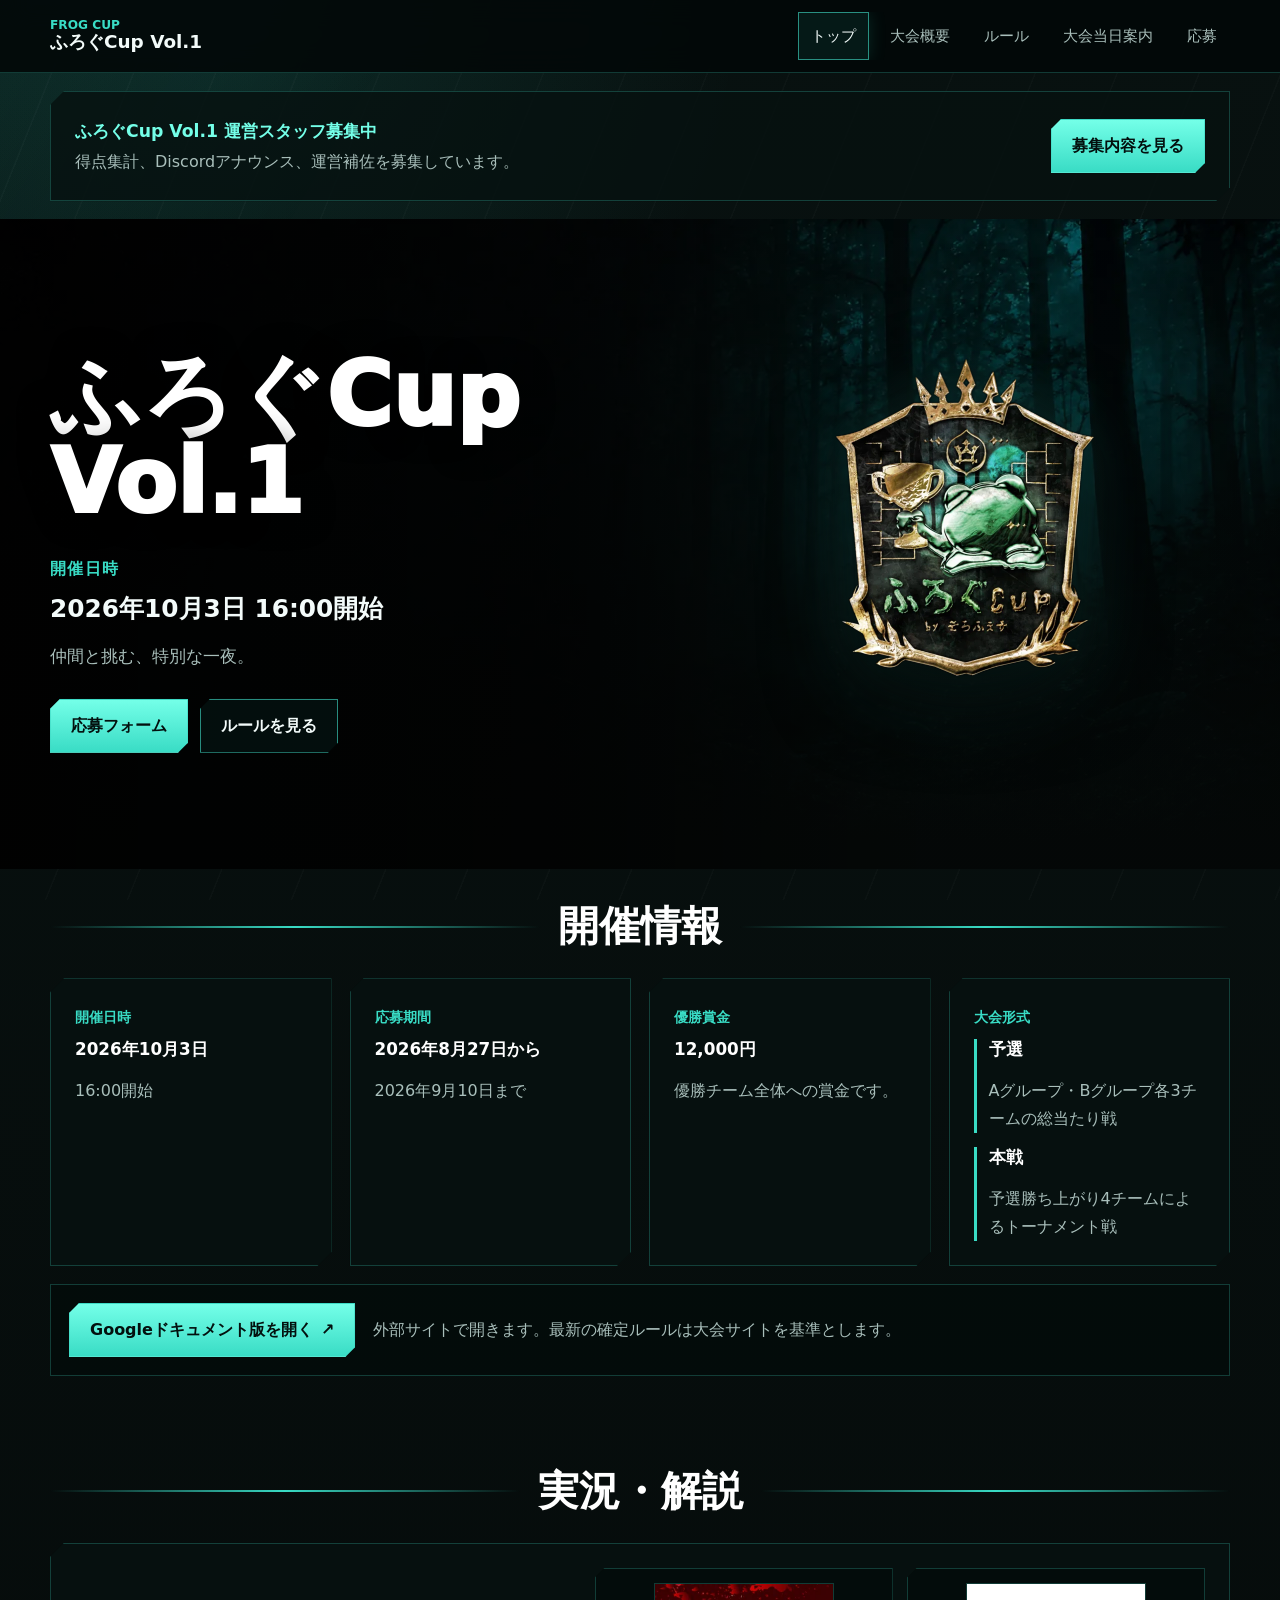
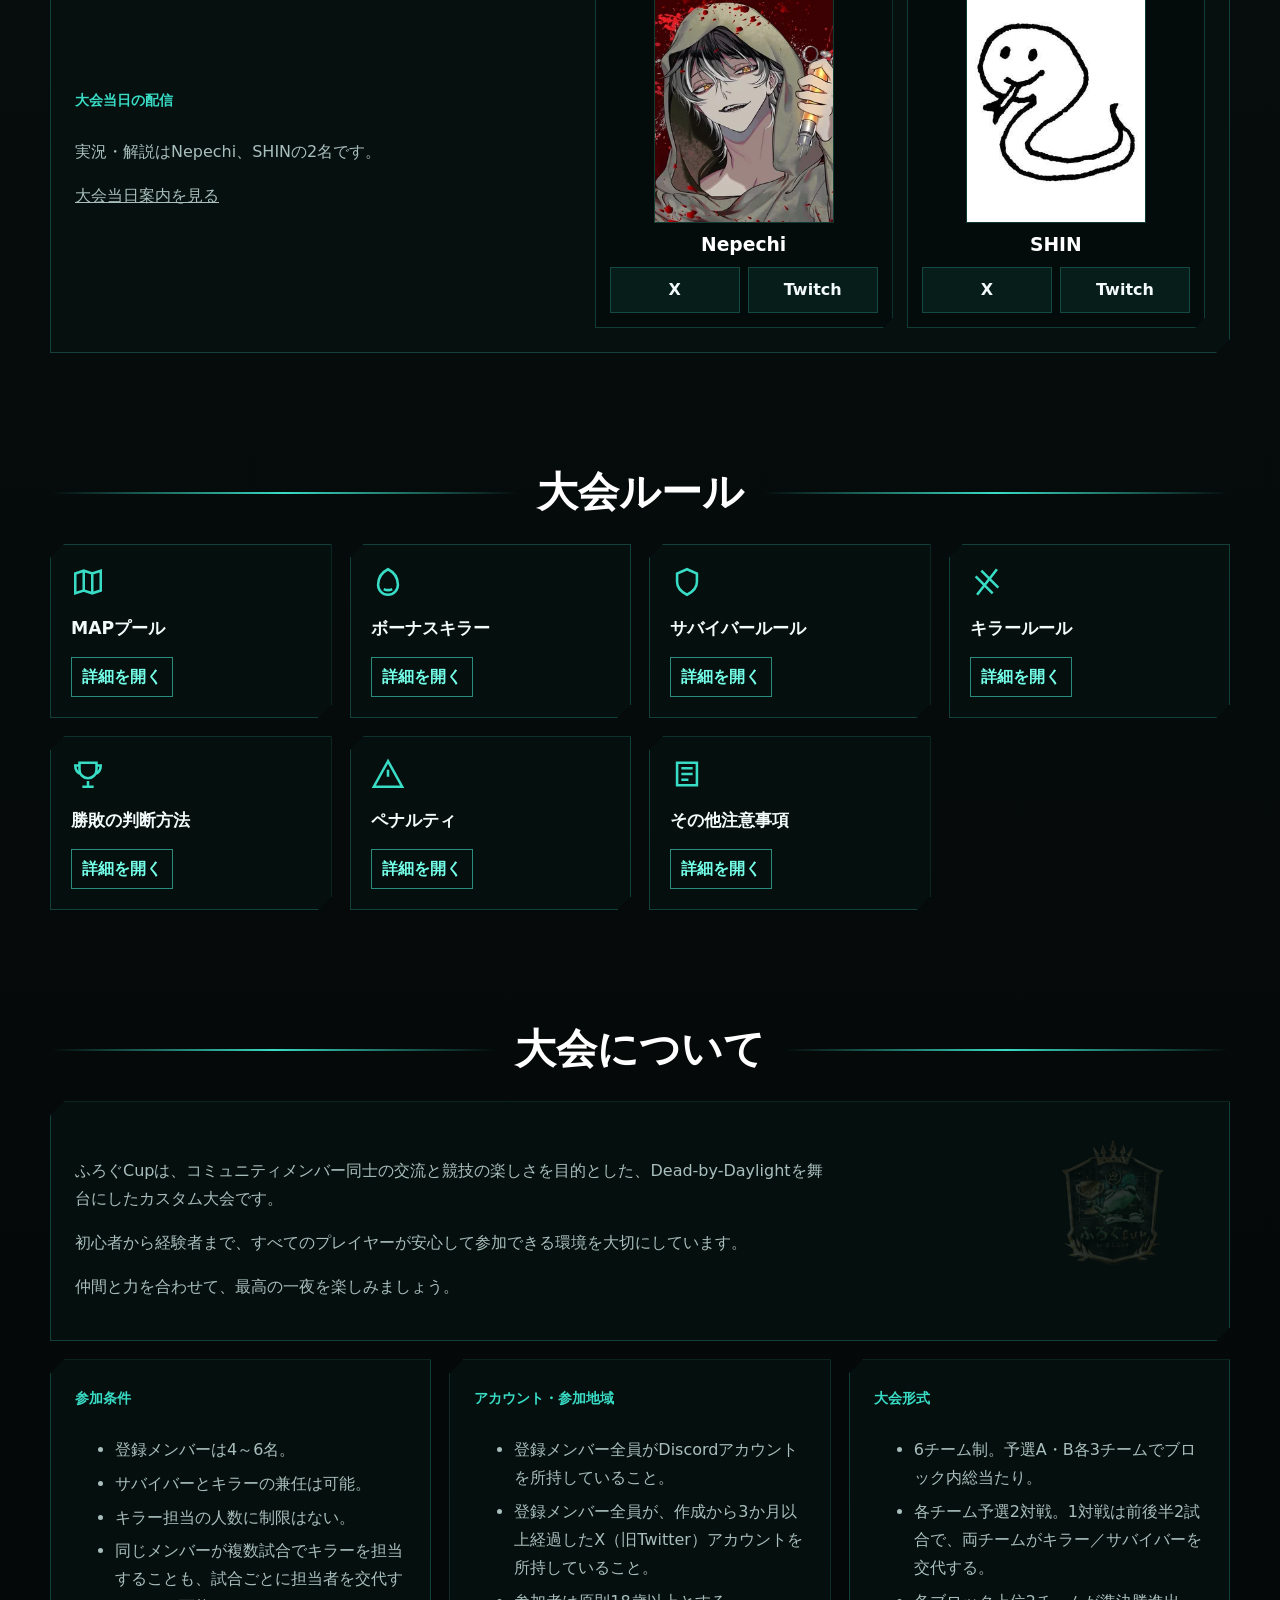
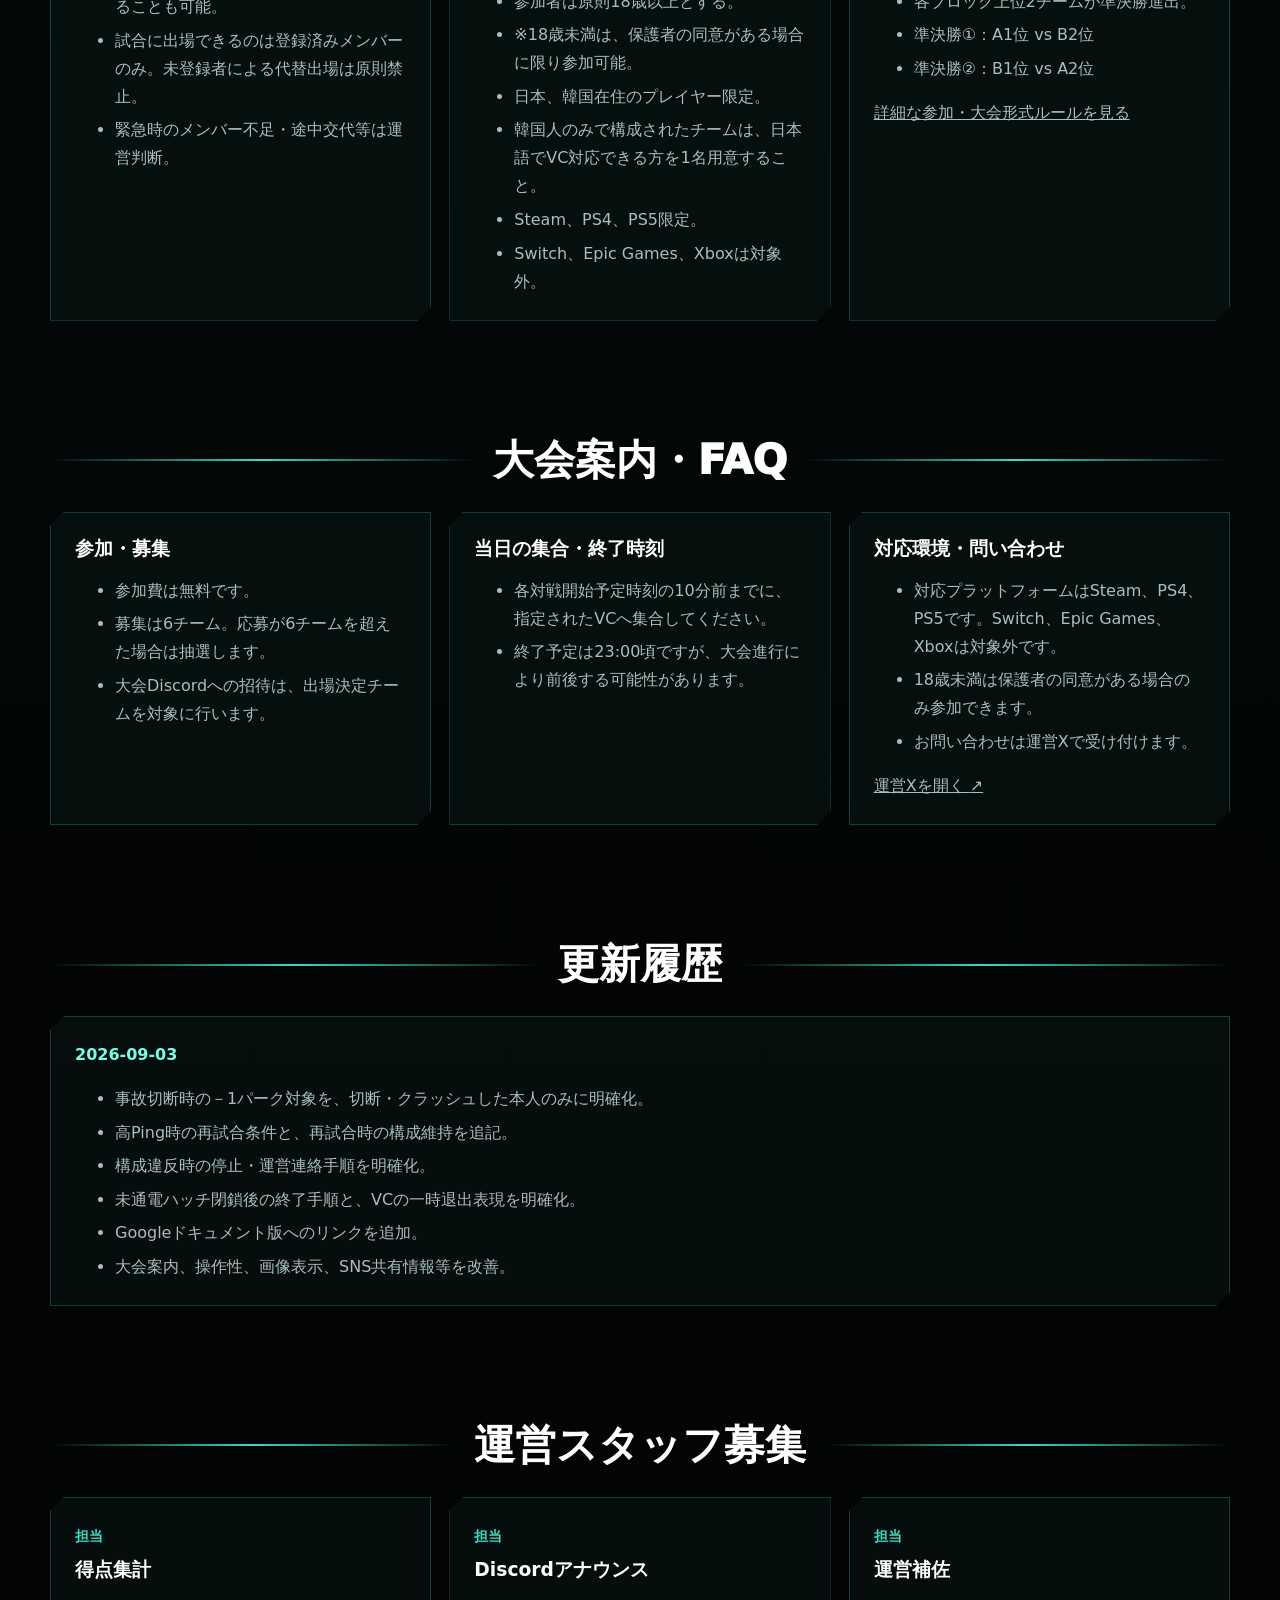
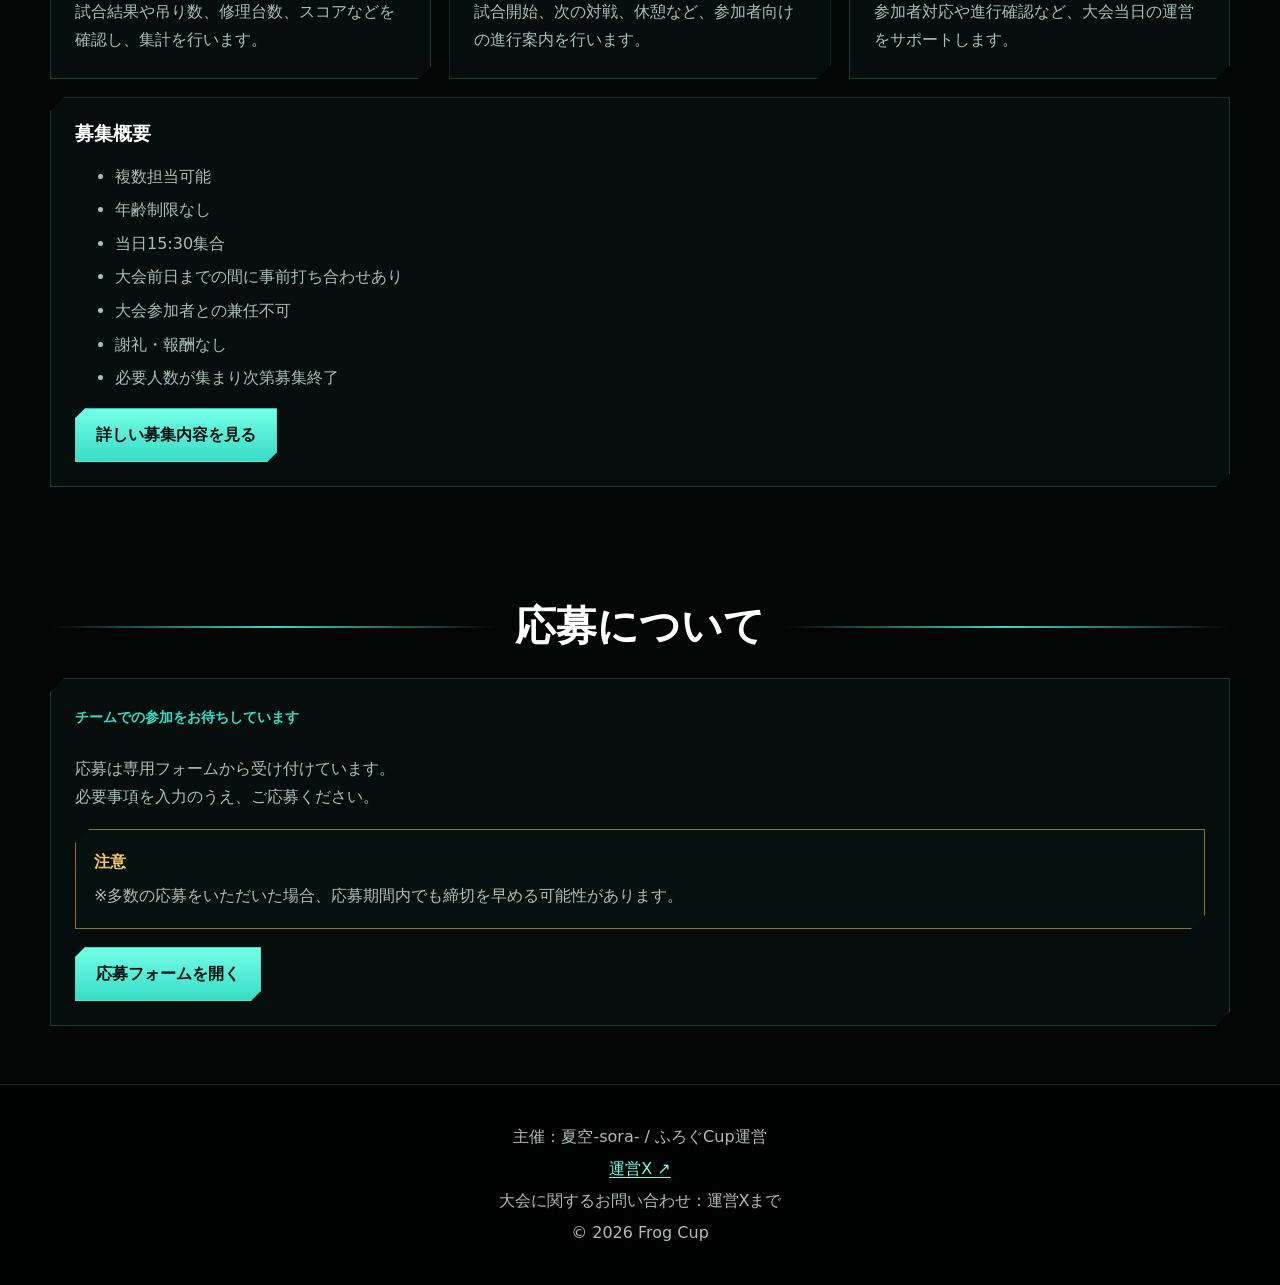
==== commit 30d0a8db: "Add Frog Cup Vol.1 staff recruitment" ====
--- a/frogcup-vol1/index.html
+++ b/frogcup-vol1/index.html
@@ -34,6 +34,16 @@
   </header>
 
   <main class="site-main">
+    <aside class="staff-banner" aria-label="運営スタッフ募集のお知らせ">
+      <div class="card staff-banner__inner">
+        <div>
+          <strong>ふろぐCup Vol.1 運営スタッフ募集中</strong>
+          <p>得点集計、Discordアナウンス、運営補佐を募集しています。</p>
+        </div>
+        <a class="button" href="#staff-recruitment">募集内容を見る</a>
+      </div>
+    </aside>
+
     <section class="hero">
       <div class="hero__inner">
         <div class="hero__content">
@@ -181,6 +191,40 @@
       </article>
     </section>
 
+    <section class="section" id="staff-recruitment" aria-labelledby="staff-recruitment-heading">
+      <h2 class="section-heading" id="staff-recruitment-heading">運営スタッフ募集</h2>
+      <div class="grid">
+        <article class="card">
+          <span class="meta">担当</span>
+          <h3>得点集計</h3>
+          <p>試合結果や吊り数、修理台数、スコアなどを確認し、集計を行います。</p>
+        </article>
+        <article class="card">
+          <span class="meta">担当</span>
+          <h3>Discordアナウンス</h3>
+          <p>試合開始、次の対戦、休憩など、参加者向けの進行案内を行います。</p>
+        </article>
+        <article class="card">
+          <span class="meta">担当</span>
+          <h3>運営補佐</h3>
+          <p>参加者対応や進行確認など、大会当日の運営をサポートします。</p>
+        </article>
+      </div>
+      <div class="card staff-recruitment-summary">
+        <h3>募集概要</h3>
+        <ul>
+          <li>複数担当可能</li>
+          <li>年齢制限なし</li>
+          <li>当日15:30集合</li>
+          <li>大会前日までの間に事前打ち合わせあり</li>
+          <li>大会参加者との兼任不可</li>
+          <li>謝礼・報酬なし</li>
+          <li>必要人数が集まり次第募集終了</li>
+        </ul>
+        <a class="button" href="pages/staff-recruitment.html">詳しい募集内容を見る</a>
+      </div>
+    </section>
+
     <section class="section" id="entry" aria-labelledby="entry-heading">
       <h2 class="section-heading" id="entry-heading">応募について</h2>
       <div class="card">
--- a/frogcup-vol1/css/style.css
+++ b/frogcup-vol1/css/style.css
@@ -96,6 +96,22 @@
 }
 
 .site-main { overflow: hidden; }
+.staff-banner {
+  width: min(var(--max), calc(100% - 32px));
+  margin: 0 auto;
+  padding: 18px 0;
+}
+.staff-banner__inner {
+  display: flex;
+  align-items: center;
+  justify-content: space-between;
+  gap: 18px;
+  padding: 16px 20px;
+  border-color: var(--line);
+}
+.staff-banner__inner strong { color: var(--accent-strong); font-size: 1.08rem; }
+.staff-banner__inner p { margin: 2px 0 0; }
+.staff-banner__inner .button { flex: 0 0 auto; }
 .hero {
   min-height: 650px;
   background-image:
@@ -307,6 +323,7 @@
 .faq-grid { align-items: stretch; }
 .update-history time { color: var(--accent-strong); font-weight: 900; }
 .update-history ul { margin-bottom: 0; }
+.staff-recruitment-summary { margin-top: 18px; }
 .card > :first-child { margin-top: 0; }
 .card > :last-child { margin-bottom: 0; }
 .card li + li { margin-top: 0.35em; }
@@ -939,7 +956,8 @@
   .section,
   .page-hero,
   .rule-shell,
-  .hero__inner { width: min(100% - 24px, var(--max)); }
+  .hero__inner,
+  .staff-banner { width: min(100% - 24px, var(--max)); }
   .site-header__inner {
     position: relative;
     gap: 14px;
@@ -972,6 +990,8 @@
     background: var(--accent);
     font-weight: 900;
   }
+  .staff-banner { padding: 12px 0; }
+  .staff-banner__inner { align-items: stretch; flex-direction: column; gap: 12px; }
   .section-heading { gap: 10px; }
   .card,
   .rule-link { padding: 18px; }
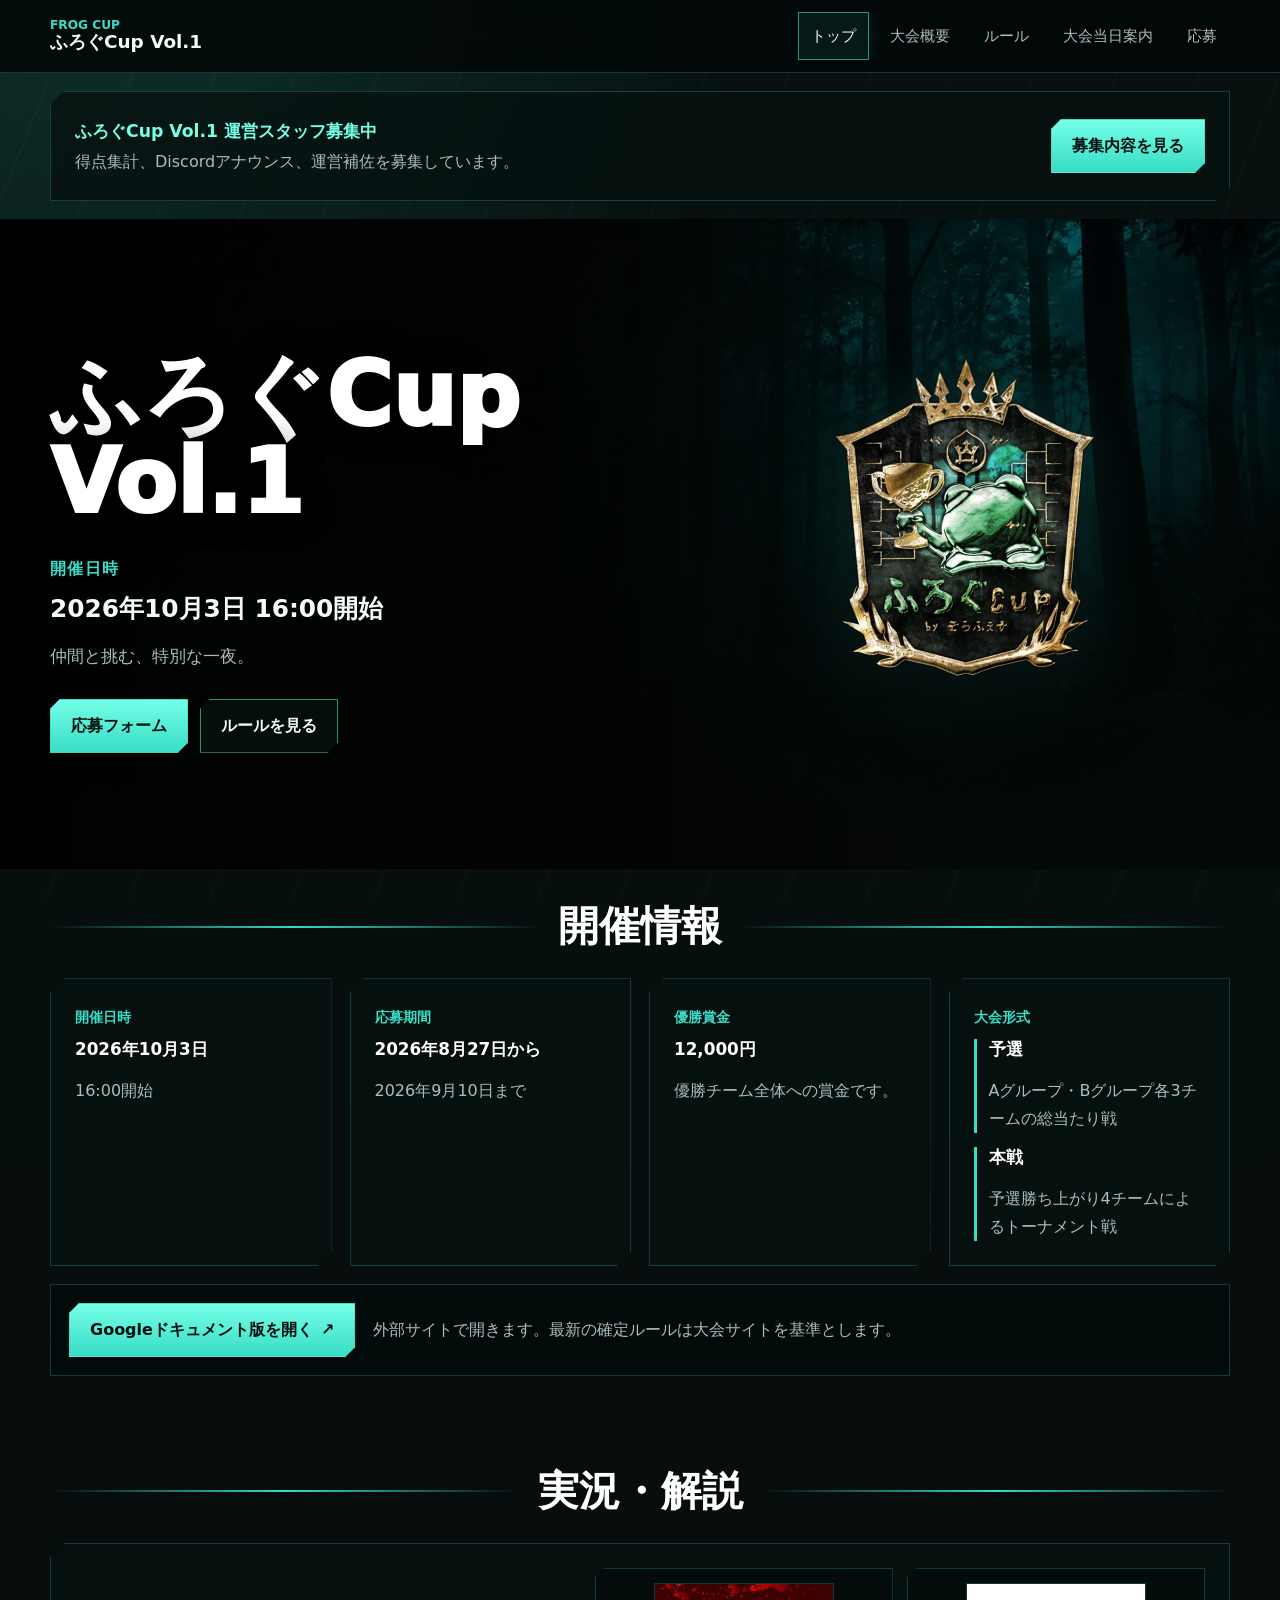
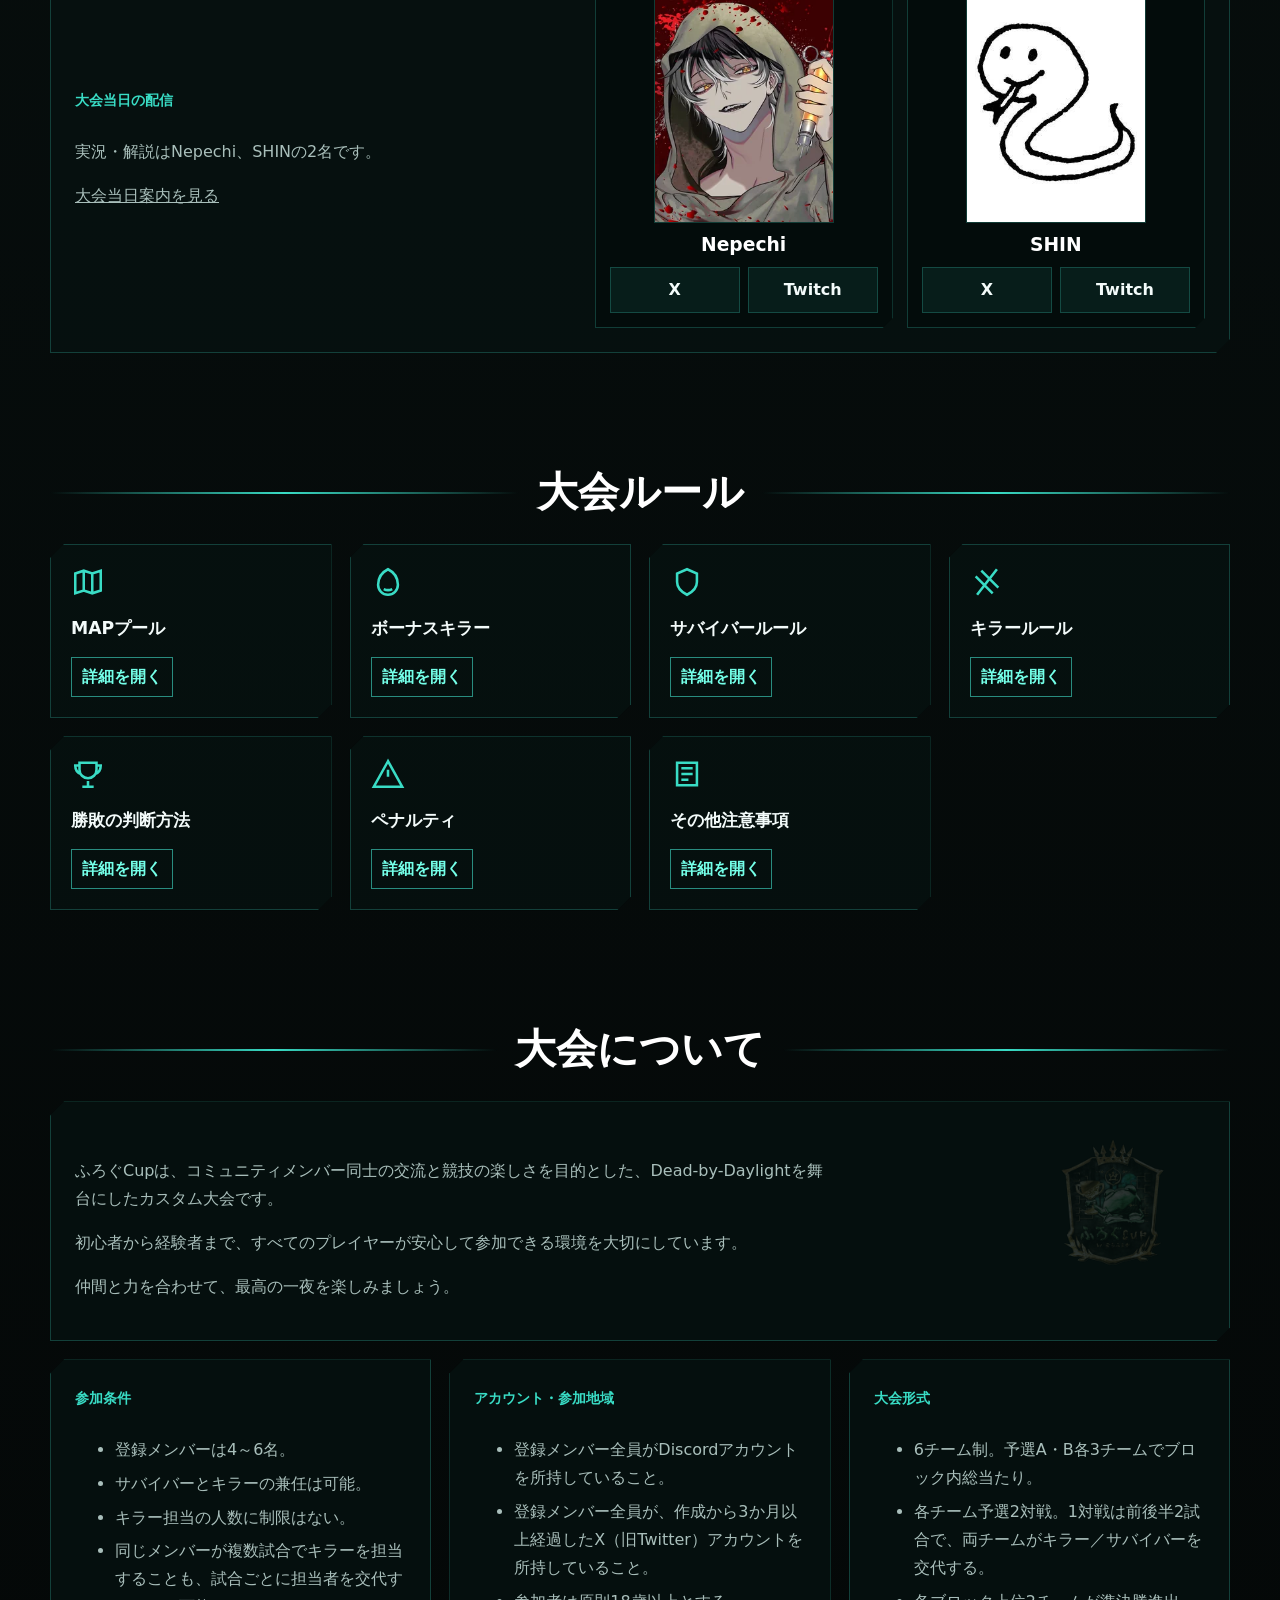
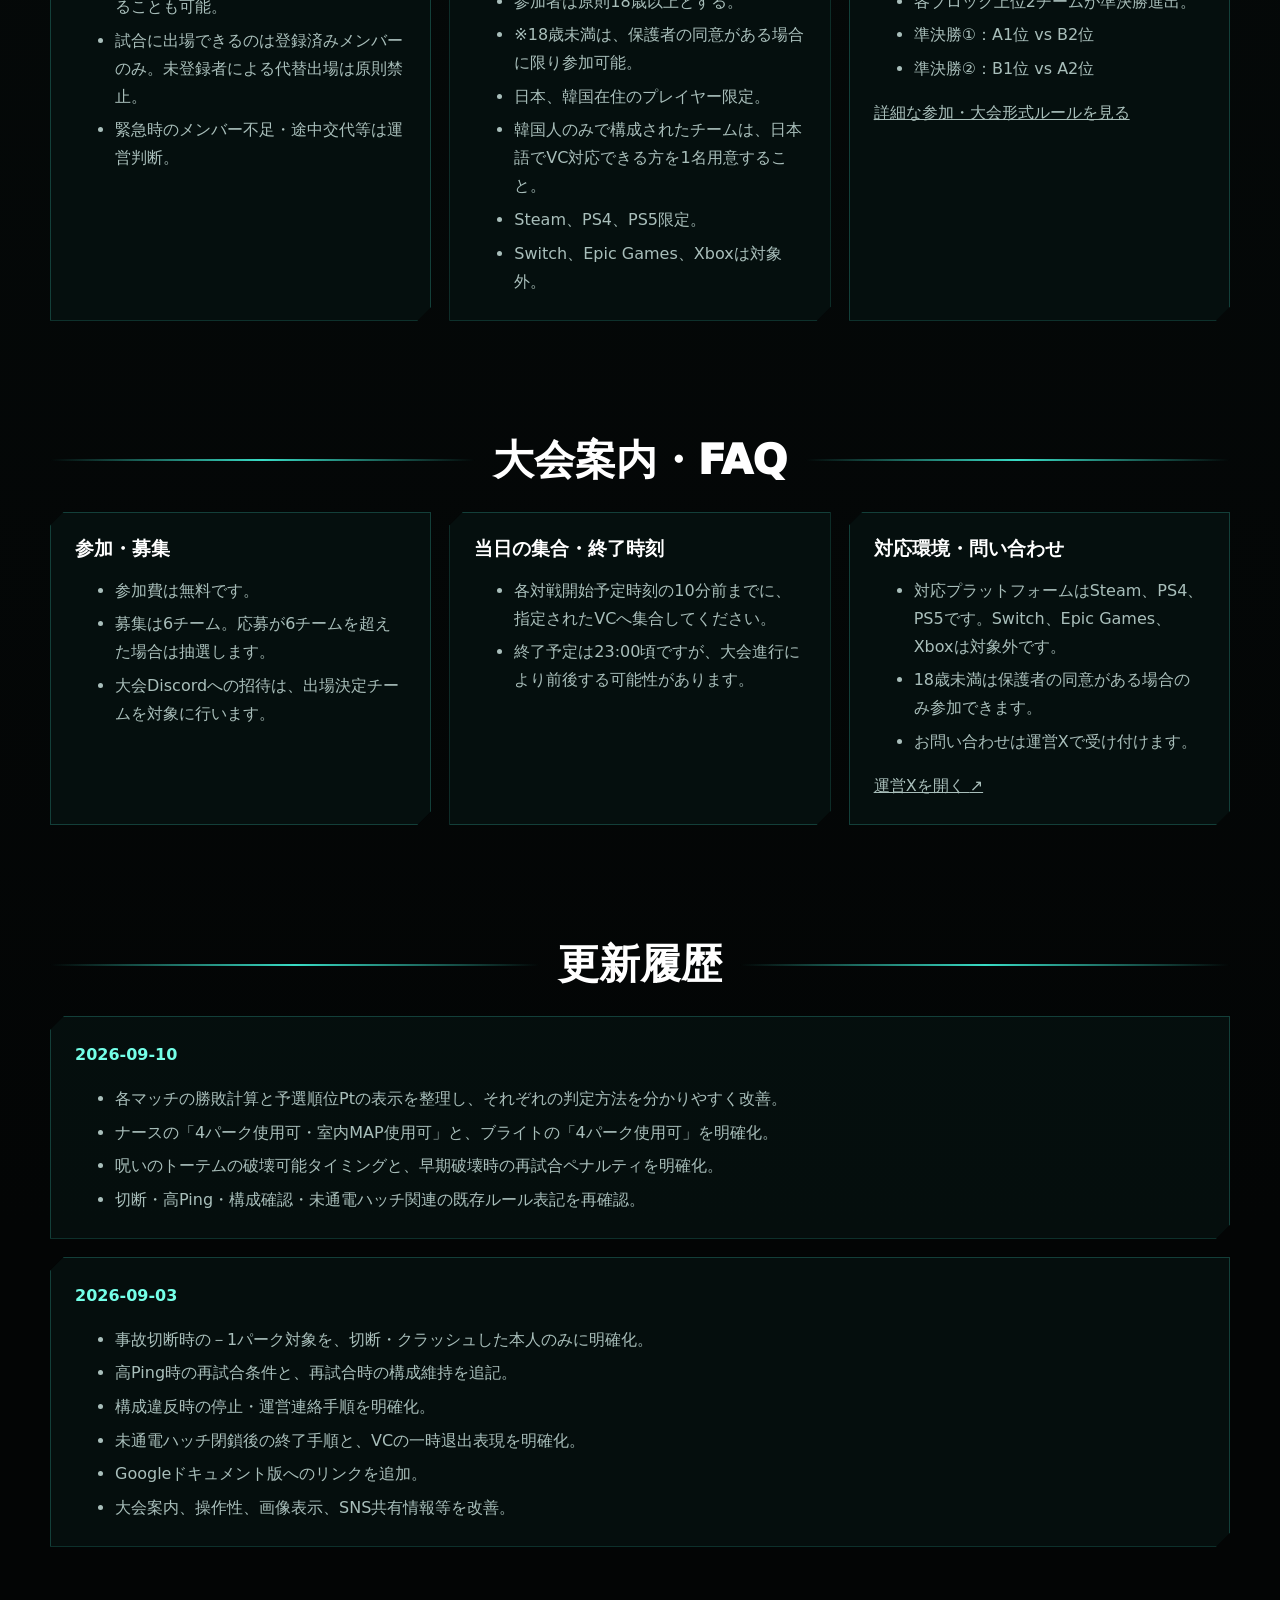
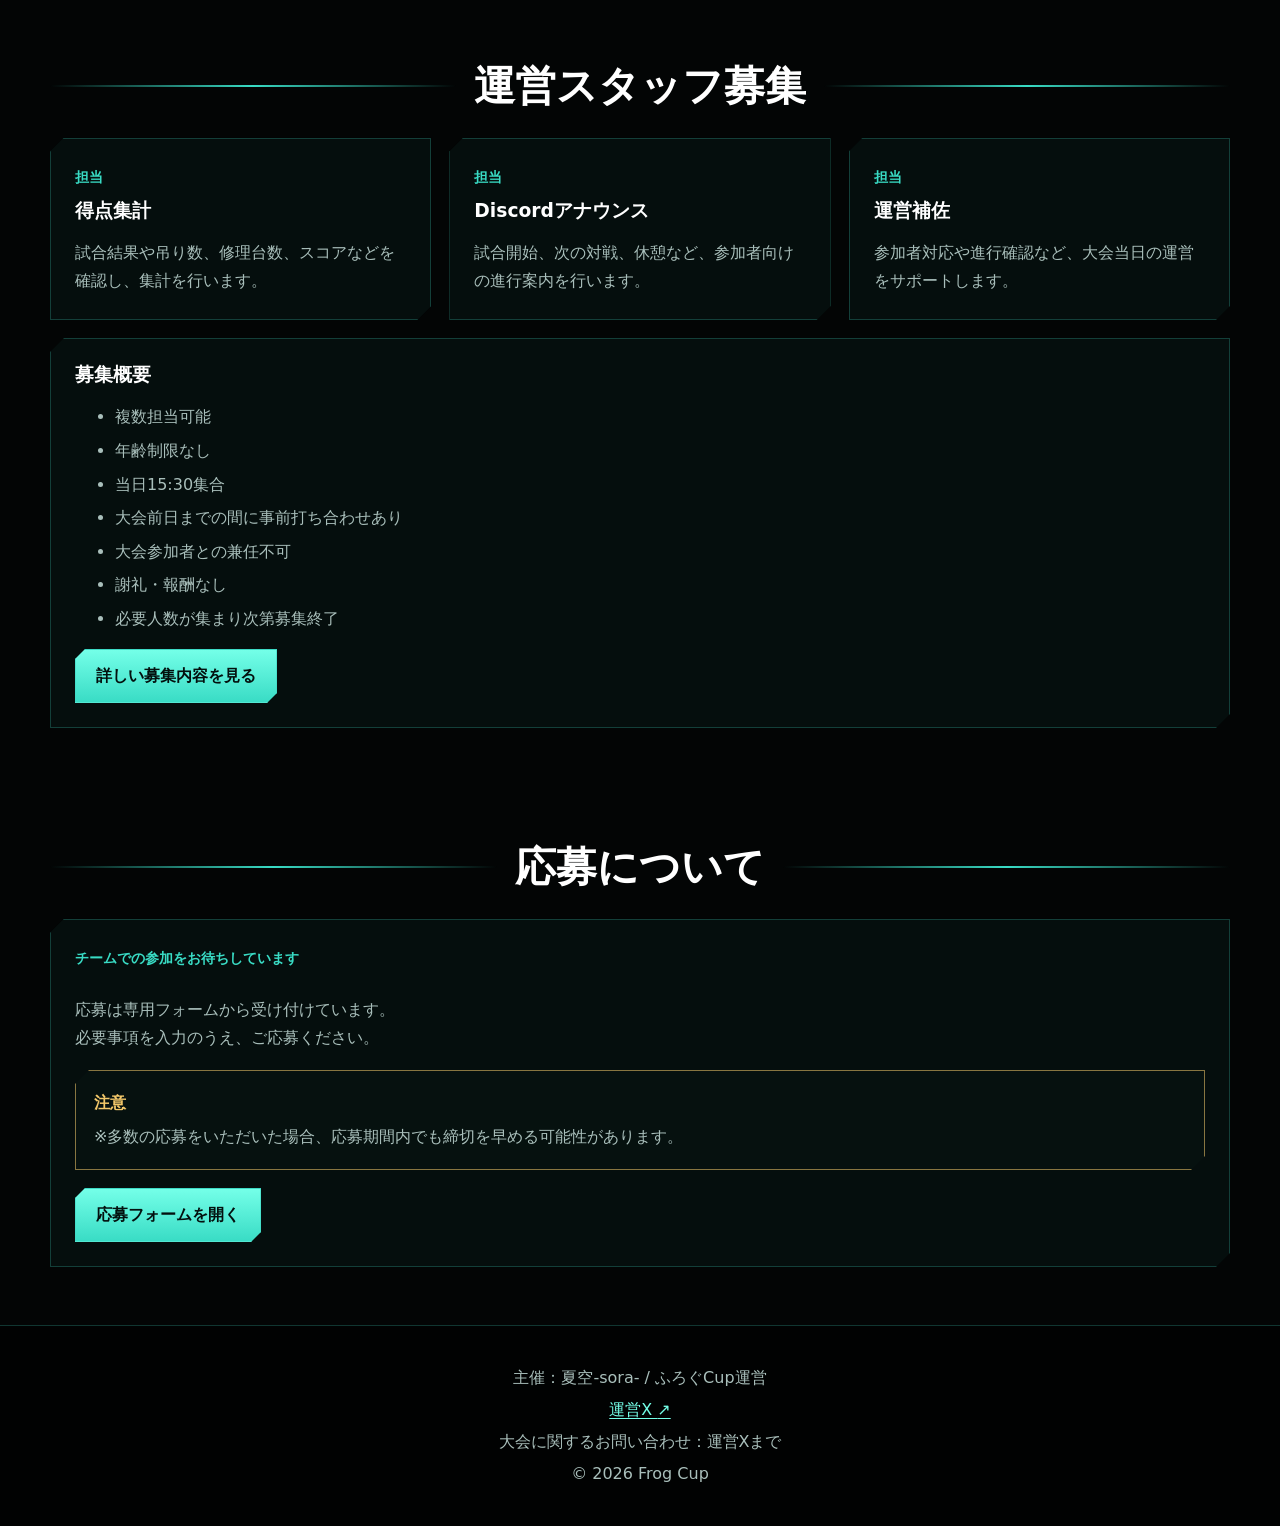
==== commit 82d2c679: "Update Frog Cup Vol.1 scoring and rule clarifications" ====
--- a/frogcup-vol1/index.html
+++ b/frogcup-vol1/index.html
@@ -186,6 +186,10 @@
     <section class="section" id="updates" aria-labelledby="updates-heading">
       <h2 class="section-heading" id="updates-heading">更新履歴</h2>
       <article class="card update-history">
+        <time datetime="2026-09-10">2026-09-10</time>
+        <ul><li>各マッチの勝敗計算と予選順位Ptの表示を整理し、それぞれの判定方法を分かりやすく改善。</li><li>ナースの「4パーク使用可・室内MAP使用可」と、ブライトの「4パーク使用可」を明確化。</li><li>呪いのトーテムの破壊可能タイミングと、早期破壊時の再試合ペナルティを明確化。</li><li>切断・高Ping・構成確認・未通電ハッチ関連の既存ルール表記を再確認。</li></ul>
+      </article>
+      <article class="card update-history">
         <time datetime="2026-09-03">2026-09-03</time>
         <ul><li>事故切断時の－1パーク対象を、切断・クラッシュした本人のみに明確化。</li><li>高Ping時の再試合条件と、再試合時の構成維持を追記。</li><li>構成違反時の停止・運営連絡手順を明確化。</li><li>未通電ハッチ閉鎖後の終了手順と、VCの一時退出表現を明確化。</li><li>Googleドキュメント版へのリンクを追加。</li><li>大会案内、操作性、画像表示、SNS共有情報等を改善。</li></ul>
       </article>
--- a/frogcup-vol1/css/style.css
+++ b/frogcup-vol1/css/style.css
@@ -512,6 +512,205 @@
   font-size: 1.08em;
   font-weight: 950;
 }
+.rule-visual {
+  display: grid;
+  gap: 18px;
+}
+.rule-visual__intro strong { color: var(--text); }
+.rule-score-grid,
+.rule-points-grid {
+  display: grid;
+  grid-template-columns: repeat(2, minmax(0, 1fr));
+  gap: 14px;
+}
+.rule-panel,
+.rule-points-card {
+  min-width: 0;
+  padding: 18px;
+  border: 1px solid var(--line-soft);
+  background: var(--panel-strong);
+}
+.rule-panel + .rule-panel { margin-top: 16px; }
+.rule-score-grid .rule-panel + .rule-panel { margin-top: 0; }
+.rule-score-grid + .rule-panel { margin-top: 16px; }
+.rule-visual > .rule-panel + .rule-panel { margin-top: 0; }
+.rule-panel h3,
+.rule-points-card h3 { margin: 4px 0 14px; }
+.rule-panel p,
+.rule-points-card p { margin-block: 8px; }
+.rule-panel--result { border-color: var(--accent); }
+.rule-panel--secondary { border-color: var(--warn); }
+.rule-panel--danger { border-color: var(--danger); }
+.rule-panel__label {
+  display: block;
+  color: var(--accent);
+  font-size: 0.86rem;
+  font-weight: 900;
+}
+.rule-equation {
+  display: flex;
+  align-items: stretch;
+  gap: 10px;
+  min-width: 0;
+}
+.rule-equation__term {
+  flex: 1 1 0;
+  min-width: 0;
+  display: grid;
+  align-content: center;
+  gap: 3px;
+  padding: 12px;
+  border: 1px solid var(--line-soft);
+  overflow-wrap: anywhere;
+}
+.rule-equation__term span,
+.rule-equation__term small { color: var(--muted); }
+.rule-equation__term strong { color: var(--text); }
+.rule-equation__term--result { border-color: var(--accent); }
+.rule-equation__operator {
+  flex: 0 0 auto;
+  align-self: center;
+  color: var(--warn);
+  font-size: 1.35rem;
+  font-weight: 950;
+}
+.rule-calculation-result {
+  display: flex;
+  justify-content: center;
+  align-items: center;
+  gap: 8px;
+  color: var(--text);
+  font-size: 1.05rem;
+}
+.rule-calculation-result span { color: var(--warn); font-weight: 950; }
+.rule-outcome {
+  padding: 12px;
+  border: 1px solid var(--accent);
+  color: var(--text) !important;
+  text-align: center;
+  font-weight: 950;
+}
+.rule-flow {
+  display: grid;
+  gap: 10px;
+}
+.rule-flow__step,
+.rule-callout {
+  display: grid;
+  gap: 5px;
+  min-width: 0;
+  padding: 14px;
+  border: 1px solid var(--line-soft);
+  overflow-wrap: anywhere;
+}
+.rule-flow__step strong,
+.rule-callout strong { color: var(--text); }
+.rule-flow__step p { margin: 0; }
+.rule-flow__step--warning { border-color: var(--warn); }
+.rule-flow__step--ok,
+.rule-callout { border-color: var(--accent); }
+.rule-flow__step--danger { border-color: var(--danger); }
+.rule-flow__arrow {
+  display: grid;
+  justify-items: center;
+  gap: 2px;
+  color: var(--warn);
+  text-align: center;
+}
+.rule-flow__arrow span { font-size: 1.45rem; line-height: 1; }
+.rule-callout { margin-top: 14px; }
+.rule-branch {
+  display: grid;
+  grid-template-columns: minmax(0, 1fr) auto minmax(0, 1fr);
+  gap: 12px;
+  align-items: stretch;
+}
+.rule-branch__option {
+  display: grid;
+  align-content: center;
+  gap: 7px;
+  min-width: 0;
+  padding: 14px;
+  border: 1px solid var(--line);
+  overflow-wrap: anywhere;
+}
+.rule-branch__option strong { color: var(--text); }
+.rule-branch__operator {
+  align-self: center;
+  display: grid;
+  gap: 4px;
+  max-width: 150px;
+  color: var(--warn);
+  text-align: center;
+}
+.rule-branch__operator span { color: var(--muted); font-size: 0.78rem; }
+.rule-points-grid {
+  margin: 0;
+  padding: 0;
+  list-style: none;
+}
+.rule-points-grid > .rule-points-card {
+  margin-top: 0;
+}
+.rule-points-card { overflow-wrap: anywhere; }
+.rule-total {
+  display: grid;
+  grid-template-columns: minmax(0, 0.8fr) auto minmax(0, 1.25fr) auto minmax(0, 1.15fr) auto minmax(0, 1.1fr) auto minmax(0, 0.9fr);
+  gap: 8px;
+  align-items: stretch;
+  margin-top: 18px;
+}
+.rule-total > span {
+  display: grid;
+  place-items: center;
+  min-width: 0;
+  padding: 10px;
+  border: 1px solid var(--line-soft);
+  color: var(--text);
+  text-align: center;
+  overflow-wrap: anywhere;
+}
+.rule-total > strong {
+  align-self: center;
+  color: var(--warn);
+  font-size: 1.25rem;
+}
+.rule-total .rule-total__result {
+  border-color: var(--accent);
+  color: var(--accent-strong);
+  font-weight: 950;
+}
+.rule-decision-flow {
+  display: grid;
+  gap: 10px;
+  margin: 0;
+  padding: 0;
+  list-style: none;
+}
+.rule-decision-flow li {
+  display: grid;
+  grid-template-columns: 36px minmax(0, 1fr);
+  gap: 10px;
+  align-items: center;
+  padding: 10px 12px;
+  border: 1px solid var(--line-soft);
+}
+.rule-decision-flow li + li::before {
+  content: "同じ場合は次へ";
+  grid-column: 1 / -1;
+  color: var(--warn);
+  font-size: 0.78rem;
+  font-weight: 900;
+}
+.rule-decision-flow li > span {
+  display: grid;
+  place-items: center;
+  min-height: 36px;
+  border: 1px solid var(--accent);
+  color: var(--accent-strong);
+  font-weight: 950;
+}
+.update-history + .update-history { margin-top: 18px; }
 .timeline-group {
   display: grid;
   gap: 10px;
@@ -1080,6 +1279,20 @@
     padding-right: 34px;
   }
   .killer-dialog__image { width: 96px; }
+  .rule-score-grid,
+  .rule-points-grid,
+  .rule-branch { grid-template-columns: 1fr; }
+  .rule-panel,
+  .rule-points-card { padding: 14px; }
+  .rule-equation { flex-direction: column; }
+  .rule-equation__operator { align-self: center; }
+  .rule-branch__operator {
+    justify-self: stretch;
+    max-width: none;
+    padding: 4px 0;
+  }
+  .rule-total { grid-template-columns: 1fr; }
+  .rule-total > strong { justify-self: center; }
 }
 
 @media (prefers-reduced-motion: reduce) {
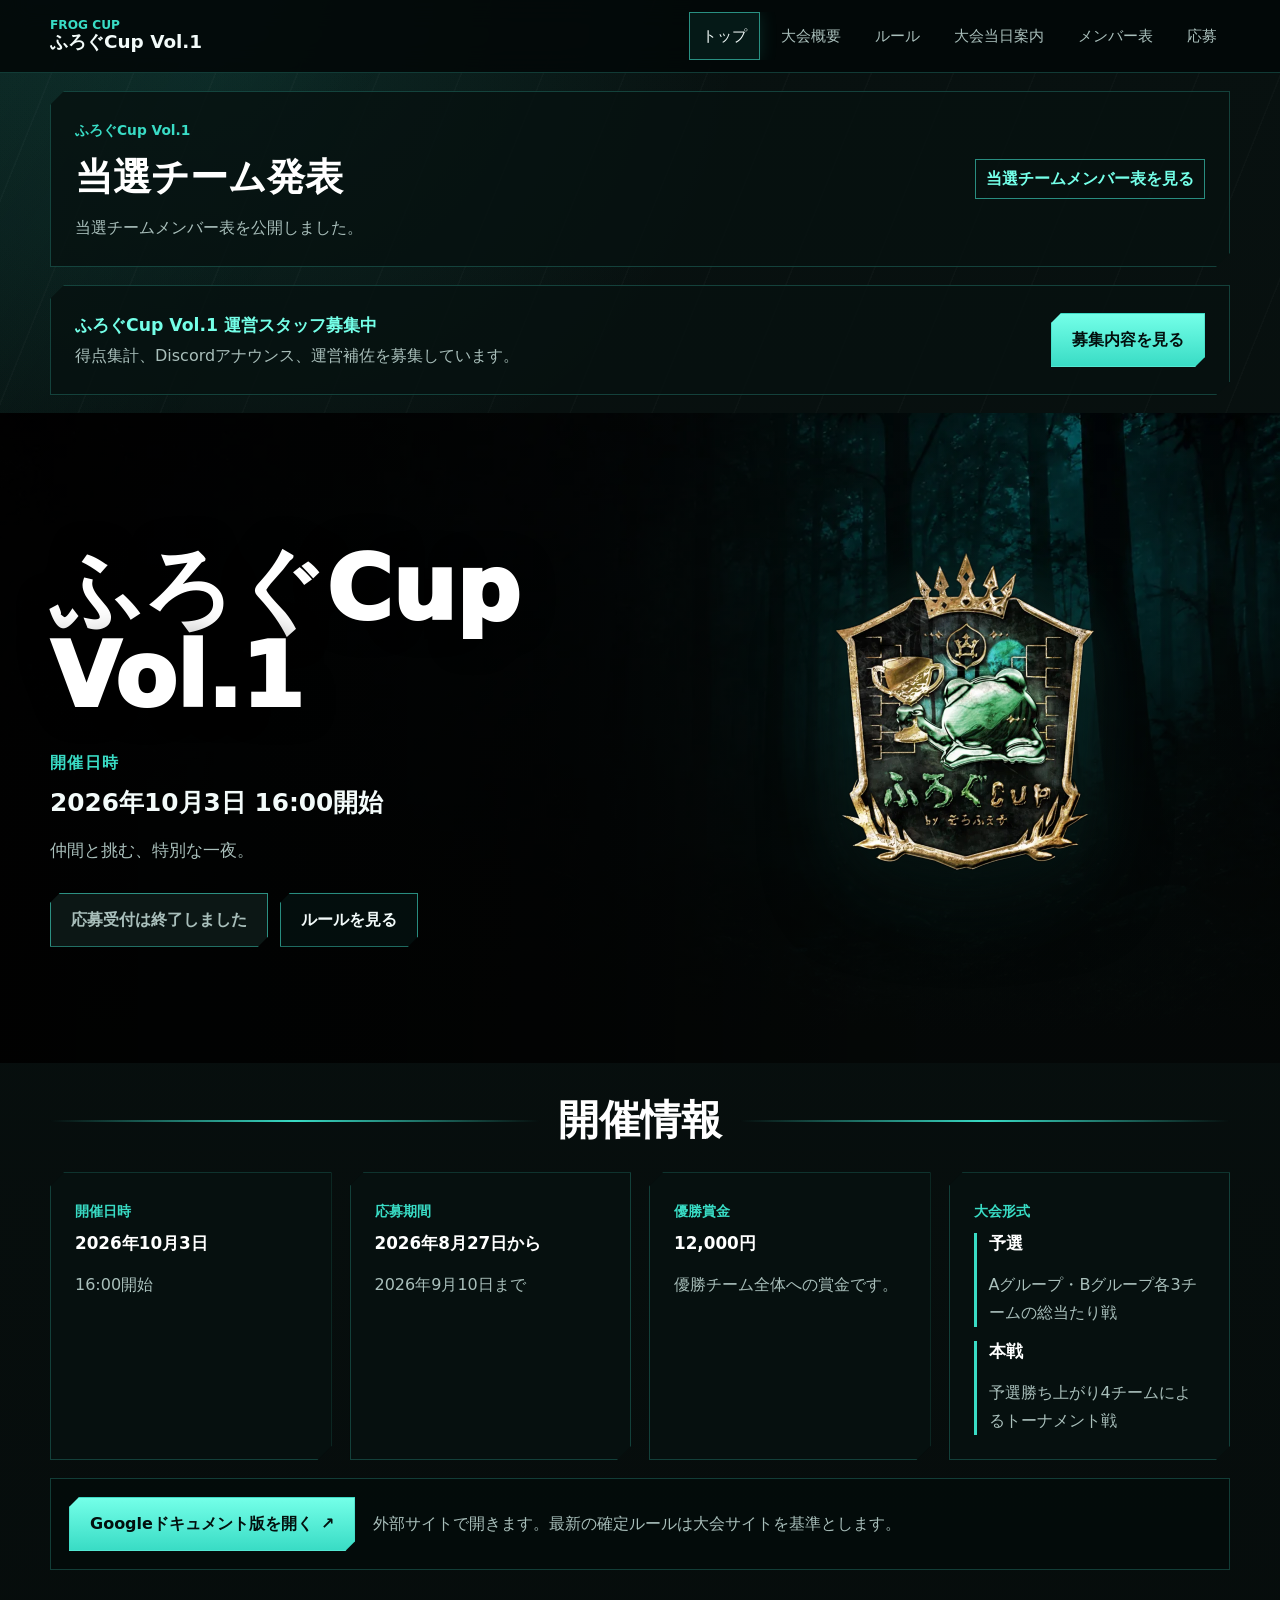
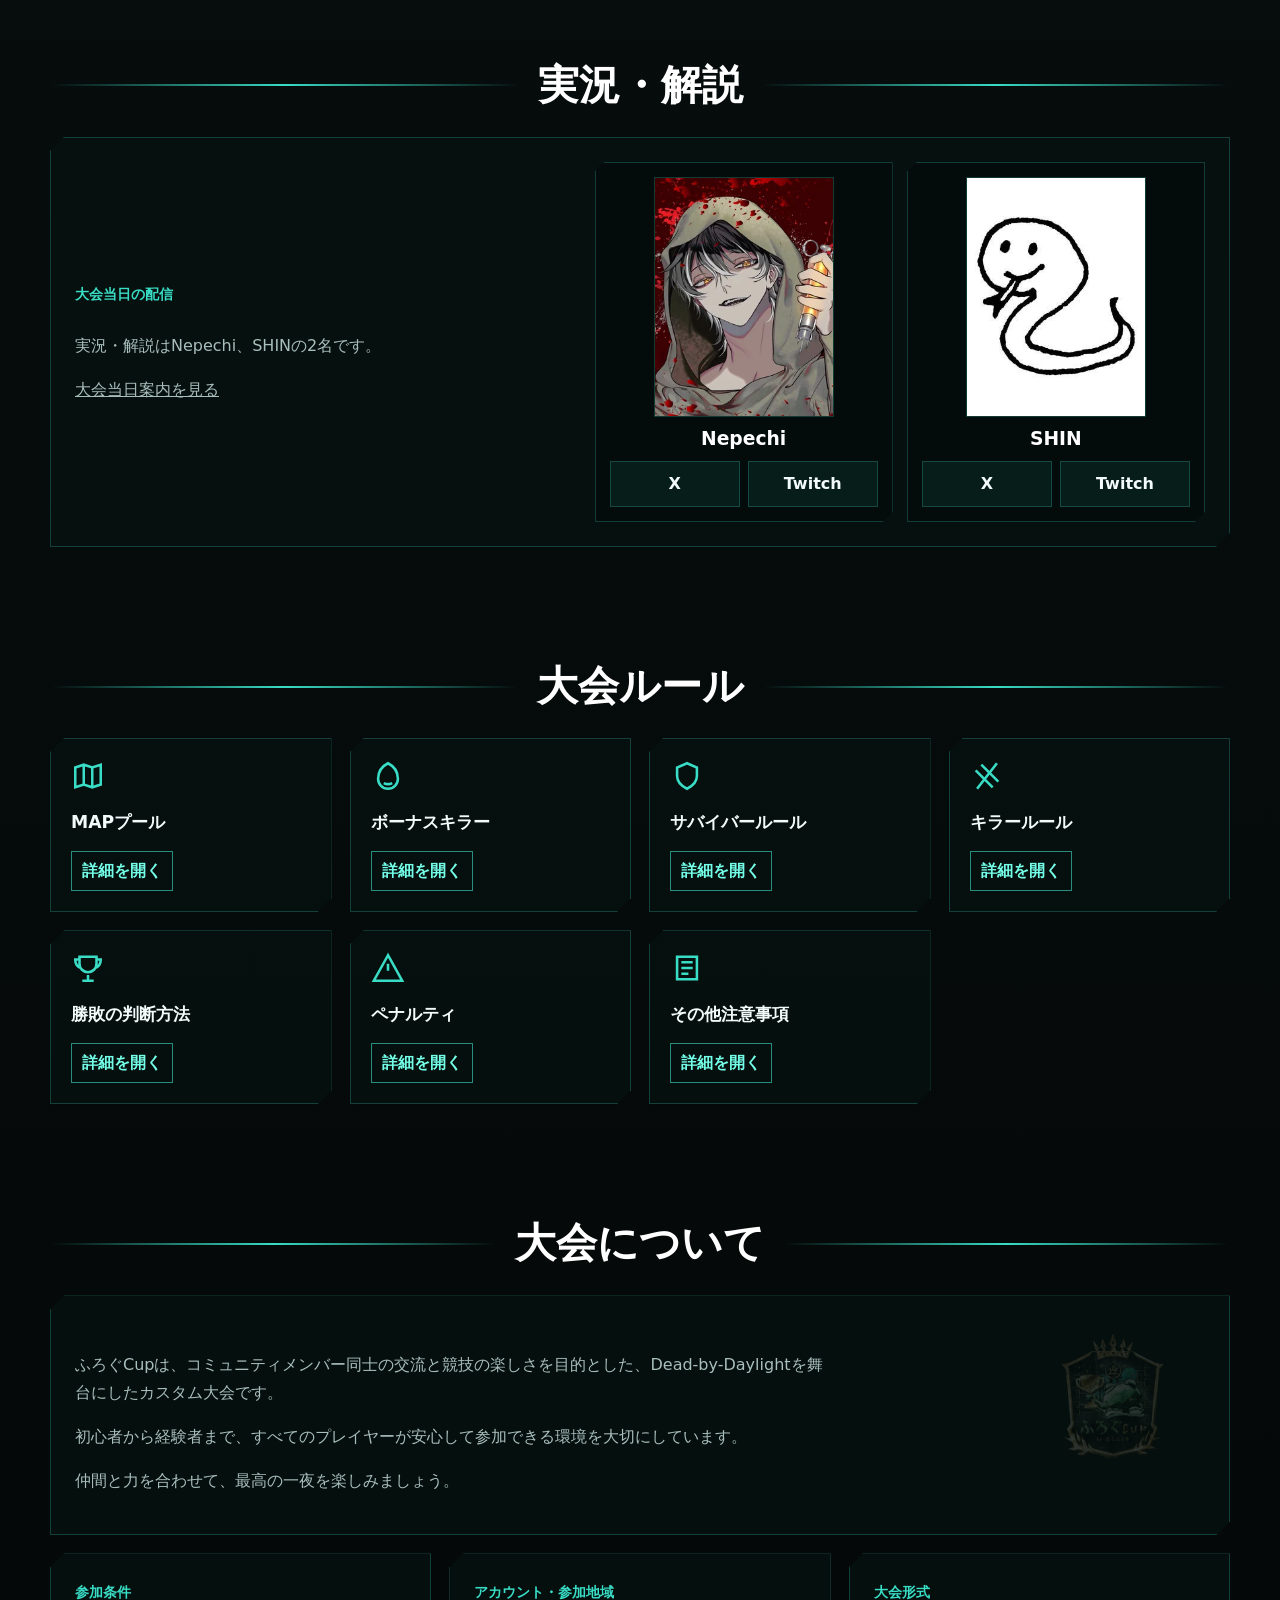
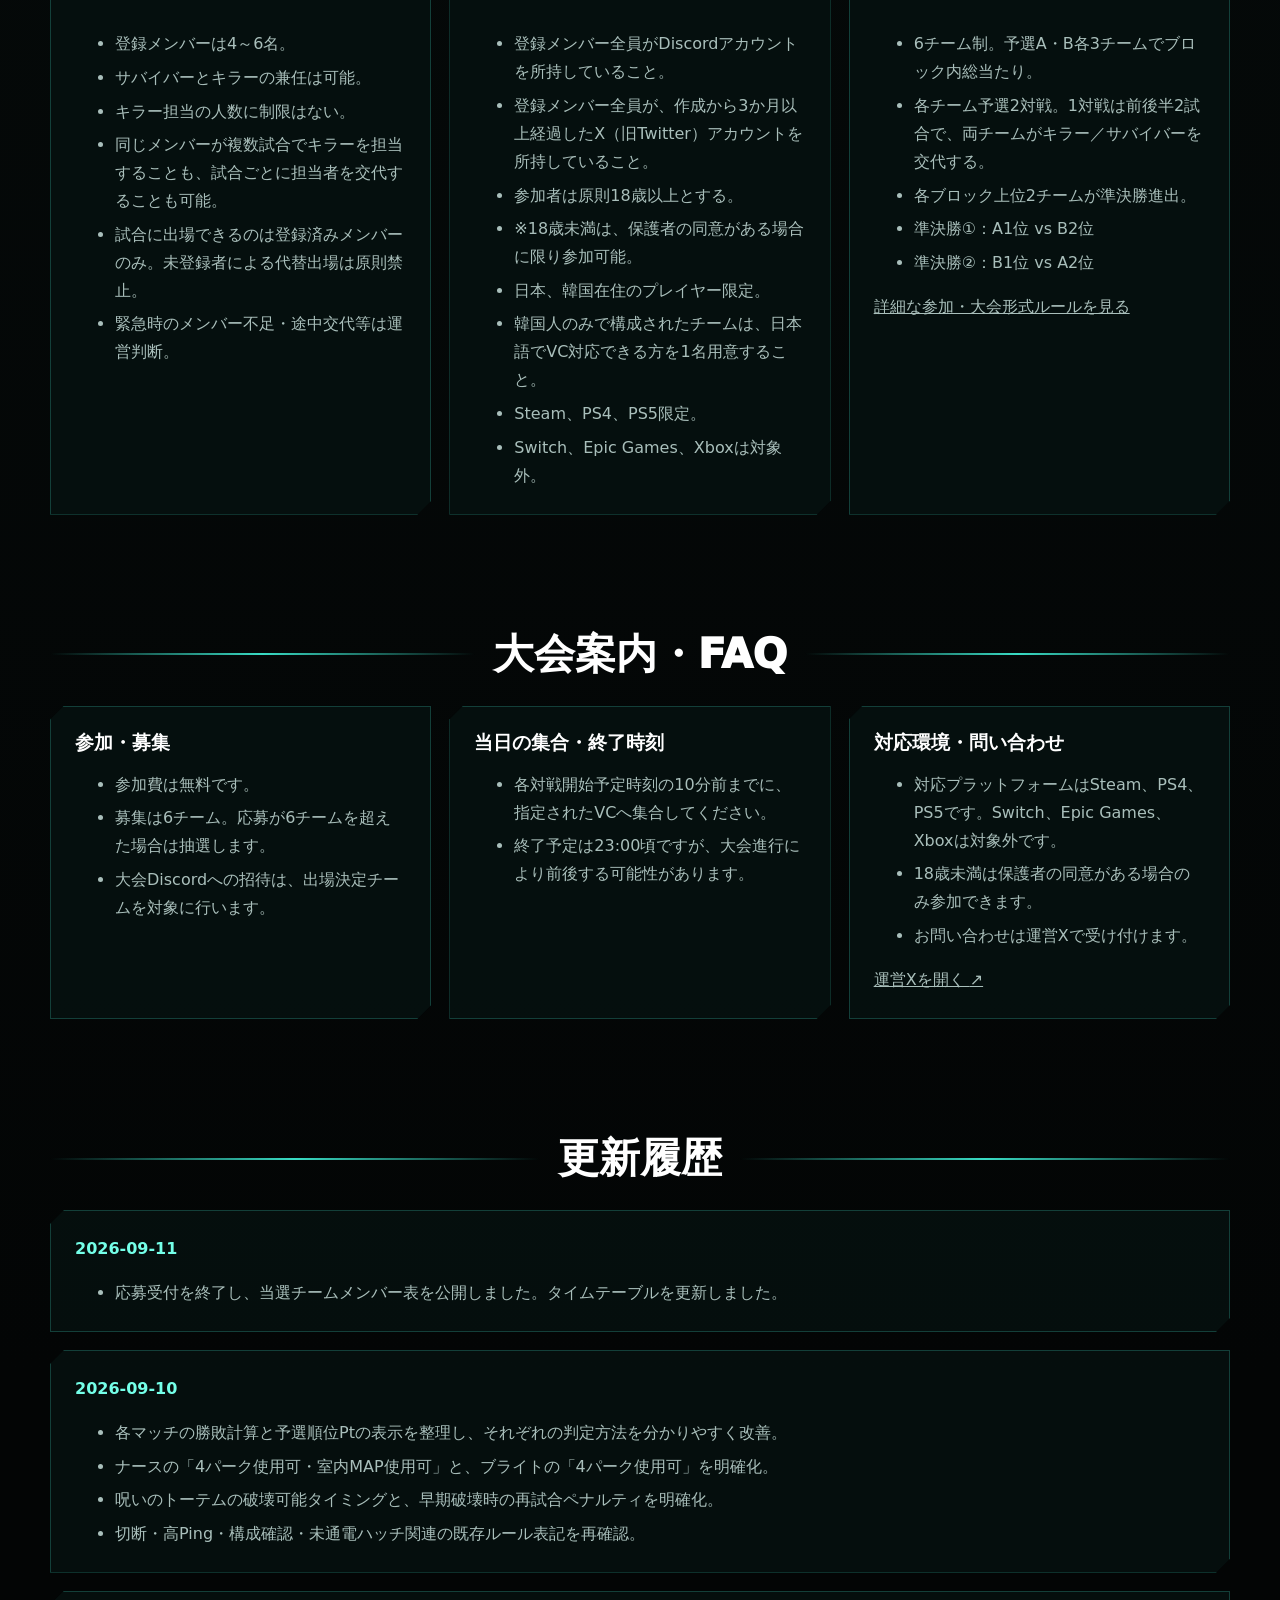
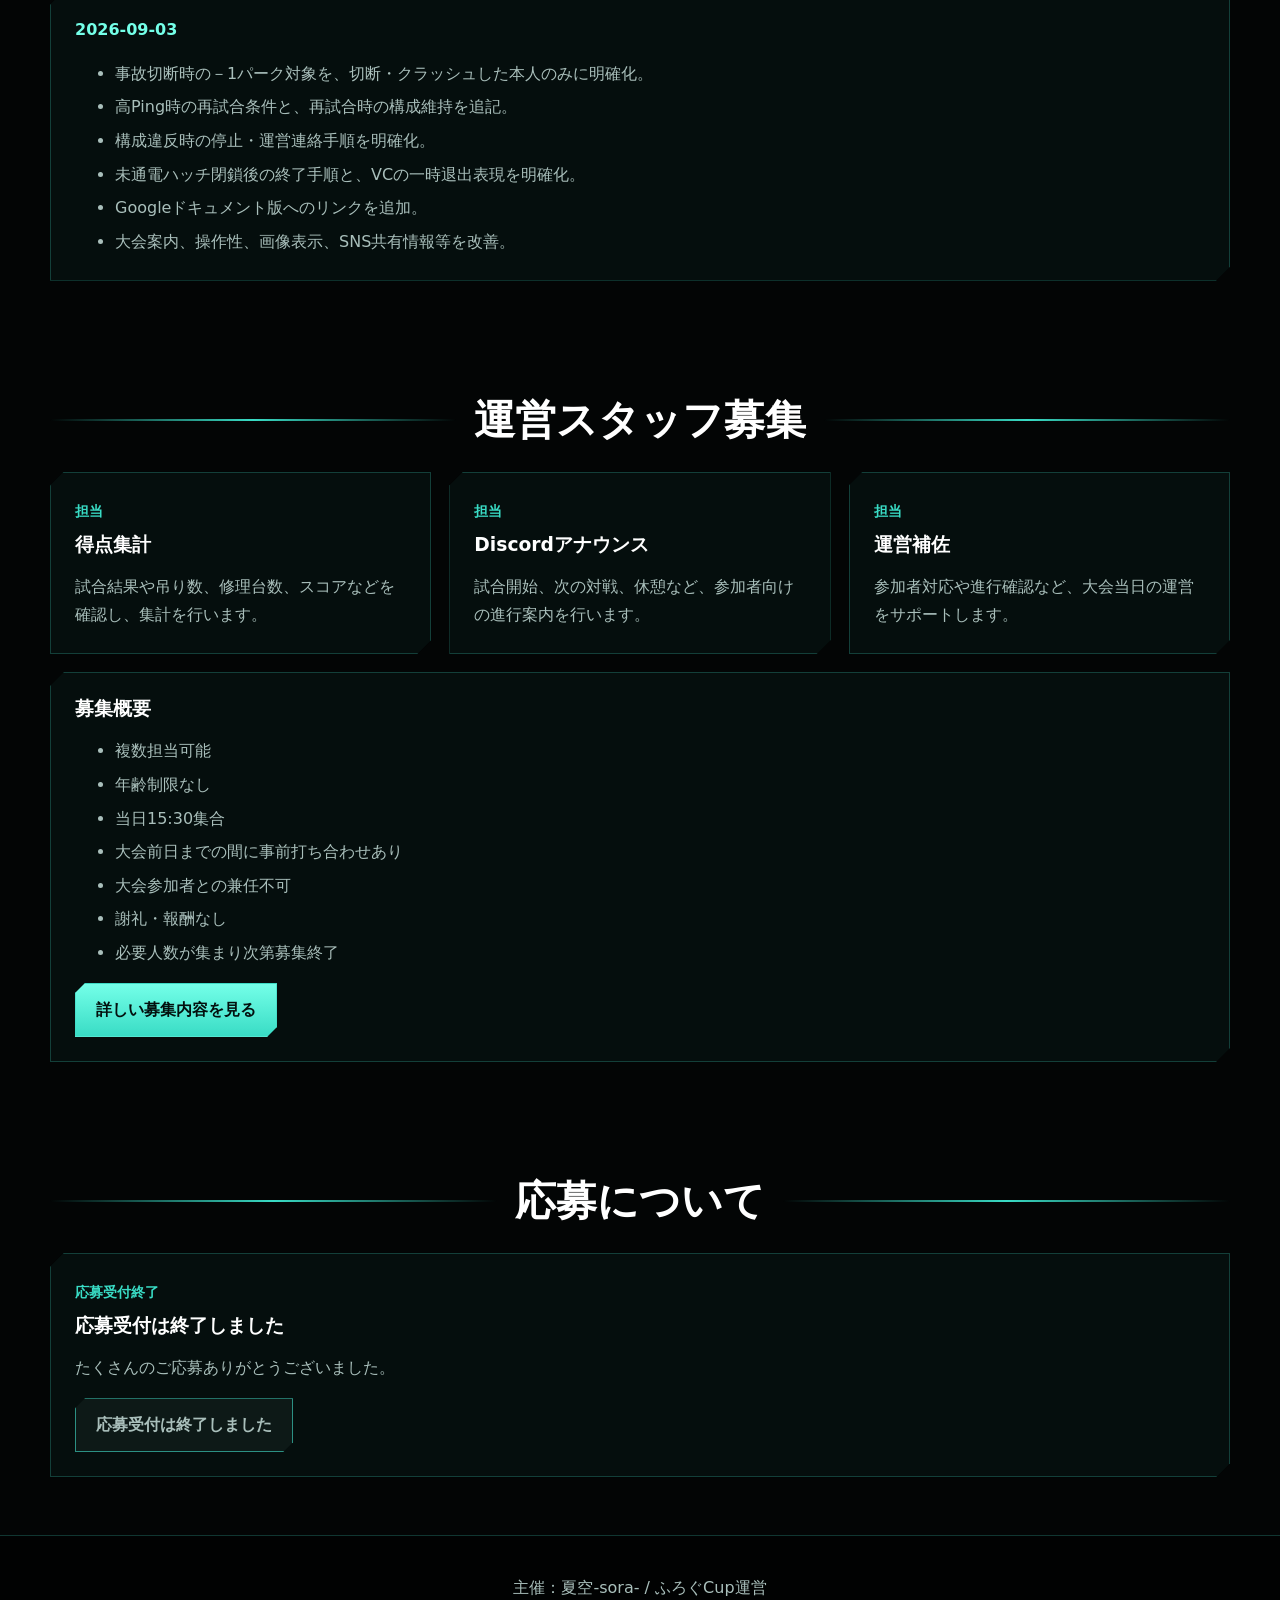
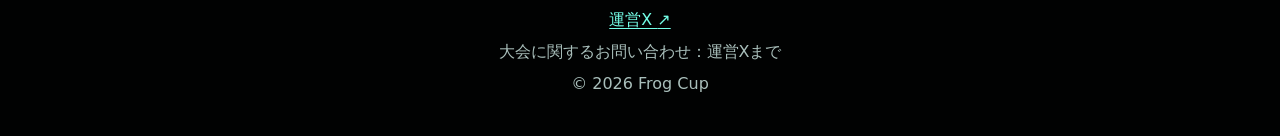
==== commit 3b80ed52: "feat: add team members page and update tournament schedule" ====
--- a/frogcup-vol1/index.html
+++ b/frogcup-vol1/index.html
@@ -28,12 +28,24 @@
         <a href="#overview">大会概要</a>
         <a href="#rules">ルール</a>
         <a href="pages/event-guide.html">大会当日案内</a>
+        <a href="pages/team-members.html">メンバー表</a>
         <a href="#entry">応募</a>
       </nav>
     </div>
   </header>
 
   <main class="site-main">
+    <aside class="announcement-banner" aria-label="当選チーム発表">
+      <a class="card announcement-banner__inner" href="pages/team-members.html">
+        <div>
+          <span class="meta">ふろぐCup Vol.1</span>
+          <h2>当選チーム発表</h2>
+          <p>当選チームメンバー表を公開しました。</p>
+        </div>
+        <span class="rule-link__action">当選チームメンバー表を見る</span>
+      </a>
+    </aside>
+
     <aside class="staff-banner" aria-label="運営スタッフ募集のお知らせ">
       <div class="card staff-banner__inner">
         <div>
@@ -52,7 +64,7 @@
           <p class="hero__date">2026年10月3日 16:00開始</p>
           <p class="hero__copy">仲間と挑む、特別な一夜。</p>
           <div class="button-row">
-            <a class="button" data-entry-link data-entry-label="応募フォーム" aria-disabled="true">応募フォーム準備中</a>
+            <a class="button" data-entry-link aria-disabled="true">応募受付は終了しました</a>
             <a class="button button--ghost" href="#rules">ルールを見る</a>
           </div>
         </div>
@@ -185,6 +197,10 @@
 
     <section class="section" id="updates" aria-labelledby="updates-heading">
       <h2 class="section-heading" id="updates-heading">更新履歴</h2>
+      <article class="card update-history">
+        <time datetime="2026-09-11">2026-09-11</time>
+        <ul><li>応募受付を終了し、当選チームメンバー表を公開しました。タイムテーブルを更新しました。</li></ul>
+      </article>
       <article class="card update-history">
         <time datetime="2026-09-10">2026-09-10</time>
         <ul><li>各マッチの勝敗計算と予選順位Ptの表示を整理し、それぞれの判定方法を分かりやすく改善。</li><li>ナースの「4パーク使用可・室内MAP使用可」と、ブライトの「4パーク使用可」を明確化。</li><li>呪いのトーテムの破壊可能タイミングと、早期破壊時の再試合ペナルティを明確化。</li><li>切断・高Ping・構成確認・未通電ハッチ関連の既存ルール表記を再確認。</li></ul>
@@ -232,13 +248,10 @@
     <section class="section" id="entry" aria-labelledby="entry-heading">
       <h2 class="section-heading" id="entry-heading">応募について</h2>
       <div class="card">
-        <span class="meta">チームでの参加をお待ちしています</span>
-        <p>応募は専用フォームから受け付けています。<br>必要事項を入力のうえ、ご応募ください。</p>
-        <div class="notice-box notice-box--compact">
-          <strong>注意</strong>
-          <p>&#x203B;多数の応募をいただいた場合、応募期間内でも締切を早める可能性があります。</p>
-        </div>
-        <a class="button" data-entry-link data-entry-label="応募フォームを開く" aria-disabled="true">応募フォーム準備中</a>
+        <span class="meta">応募受付終了</span>
+        <h3>応募受付は終了しました</h3>
+        <p>たくさんのご応募ありがとうございました。</p>
+        <a class="button" data-entry-link aria-disabled="true">応募受付は終了しました</a>
       </div>
     </section>
   </main>
--- a/frogcup-vol1/css/style.css
+++ b/frogcup-vol1/css/style.css
@@ -96,11 +96,34 @@
 }
 
 .site-main { overflow: hidden; }
+.announcement-banner,
 .staff-banner {
   width: min(var(--max), calc(100% - 32px));
   margin: 0 auto;
   padding: 18px 0;
 }
+.announcement-banner { padding-bottom: 0; }
+.announcement-banner__inner {
+  display: flex;
+  align-items: center;
+  justify-content: space-between;
+  gap: 22px;
+  border-color: var(--line);
+  color: var(--text);
+  text-decoration: none;
+  transition: border-color 180ms ease, transform 180ms ease, box-shadow 180ms ease;
+}
+.announcement-banner__inner:hover {
+  border-color: var(--accent);
+  transform: translateY(-2px);
+  box-shadow: 0 20px 70px rgba(0, 0, 0, 0.55), 0 0 26px rgba(57, 220, 197, 0.18);
+}
+.announcement-banner__inner h2 {
+  margin-bottom: 6px;
+  font-size: clamp(1.65rem, 4vw, 2.4rem);
+}
+.announcement-banner__inner p { margin: 0; }
+.announcement-banner__inner .rule-link__action { flex: 0 0 auto; }
 .staff-banner__inner {
   display: flex;
   align-items: center;
@@ -741,7 +764,71 @@
   font-weight: 950;
 }
 .timeline-item__match {
-  color: var(--text);
+  display: grid;
+  grid-template-columns: minmax(0, 1fr) auto minmax(0, 1fr);
+  gap: 12px;
+  align-items: center;
+  color: var(--text);
+  font-weight: 900;
+}
+.timeline-team { min-width: 0; }
+.timeline-team--left {
+  display: grid;
+  justify-items: start;
+  gap: 5px;
+}
+.timeline-team--right { text-align: left; }
+.timeline-team__name { overflow-wrap: anywhere; }
+.timeline-item__versus { color: var(--muted); }
+.first-killer-badge {
+  display: inline-flex;
+  align-items: center;
+  width: fit-content;
+  min-height: 26px;
+  padding: 2px 8px;
+  border: 1px solid #f59e0b;
+  color: #ffb347;
+  background: rgba(245, 158, 11, 0.12);
+  font-size: 0.76rem;
+  font-weight: 950;
+  line-height: 1.2;
+  white-space: nowrap;
+}
+.team-members {
+  display: grid;
+  gap: 58px;
+}
+.team-block { min-width: 0; }
+.team-grid {
+  display: grid;
+  grid-template-columns: repeat(3, minmax(0, 1fr));
+  gap: 18px;
+}
+.team-card { min-width: 0; }
+.team-card h3 { overflow-wrap: anywhere; }
+.member-list {
+  display: grid;
+  gap: 8px;
+  margin: 0;
+  padding: 0;
+  list-style: none;
+}
+.member-list li {
+  min-width: 0;
+  padding: 8px 10px;
+  border-left: 2px solid var(--line);
+  background: rgba(3, 12, 11, 0.5);
+  overflow-wrap: anywhere;
+}
+.member-status {
+  display: inline-flex;
+  align-items: center;
+  min-height: 28px;
+  padding: 2px 9px;
+  border: 1px solid var(--line-soft);
+  color: var(--muted);
+  background: rgba(169, 191, 187, 0.06);
+  font-size: 0.86rem;
   font-weight: 900;
 }
 .stage-tabs {
@@ -1135,6 +1222,7 @@
     width: min(220px, 62vw);
   }
   .map-card-grid { grid-template-columns: repeat(2, minmax(0, 1fr)); }
+  .team-grid { grid-template-columns: repeat(2, minmax(0, 1fr)); }
   .side-nav { position: static; grid-template-columns: repeat(2, minmax(0, 1fr)); }
 }
 
@@ -1156,6 +1244,7 @@
   .page-hero,
   .rule-shell,
   .hero__inner,
+  .announcement-banner,
   .staff-banner { width: min(100% - 24px, var(--max)); }
   .site-header__inner {
     position: relative;
@@ -1214,6 +1303,11 @@
   }
   .side-nav { grid-template-columns: 1fr; }
   .button { width: 100%; }
+  .announcement-banner__inner {
+    align-items: stretch;
+    flex-direction: column;
+  }
+  .announcement-banner__inner .rule-link__action { width: 100%; }
   .commentator-grid { gap: 10px; }
   .commentator-card { padding: 10px; }
   .commentator-card img {
@@ -1258,6 +1352,13 @@
     grid-template-columns: 1fr;
     gap: 4px;
   }
+  .timeline-item__match {
+    grid-template-columns: 1fr;
+    gap: 6px;
+  }
+  .timeline-item__versus { justify-self: start; }
+  .timeline-team--right { padding-left: 12px; }
+  .team-grid { grid-template-columns: 1fr; }
   .stage-tab { flex: 1 1 130px; }
   .killer-controls {
     grid-template-columns: 1fr;
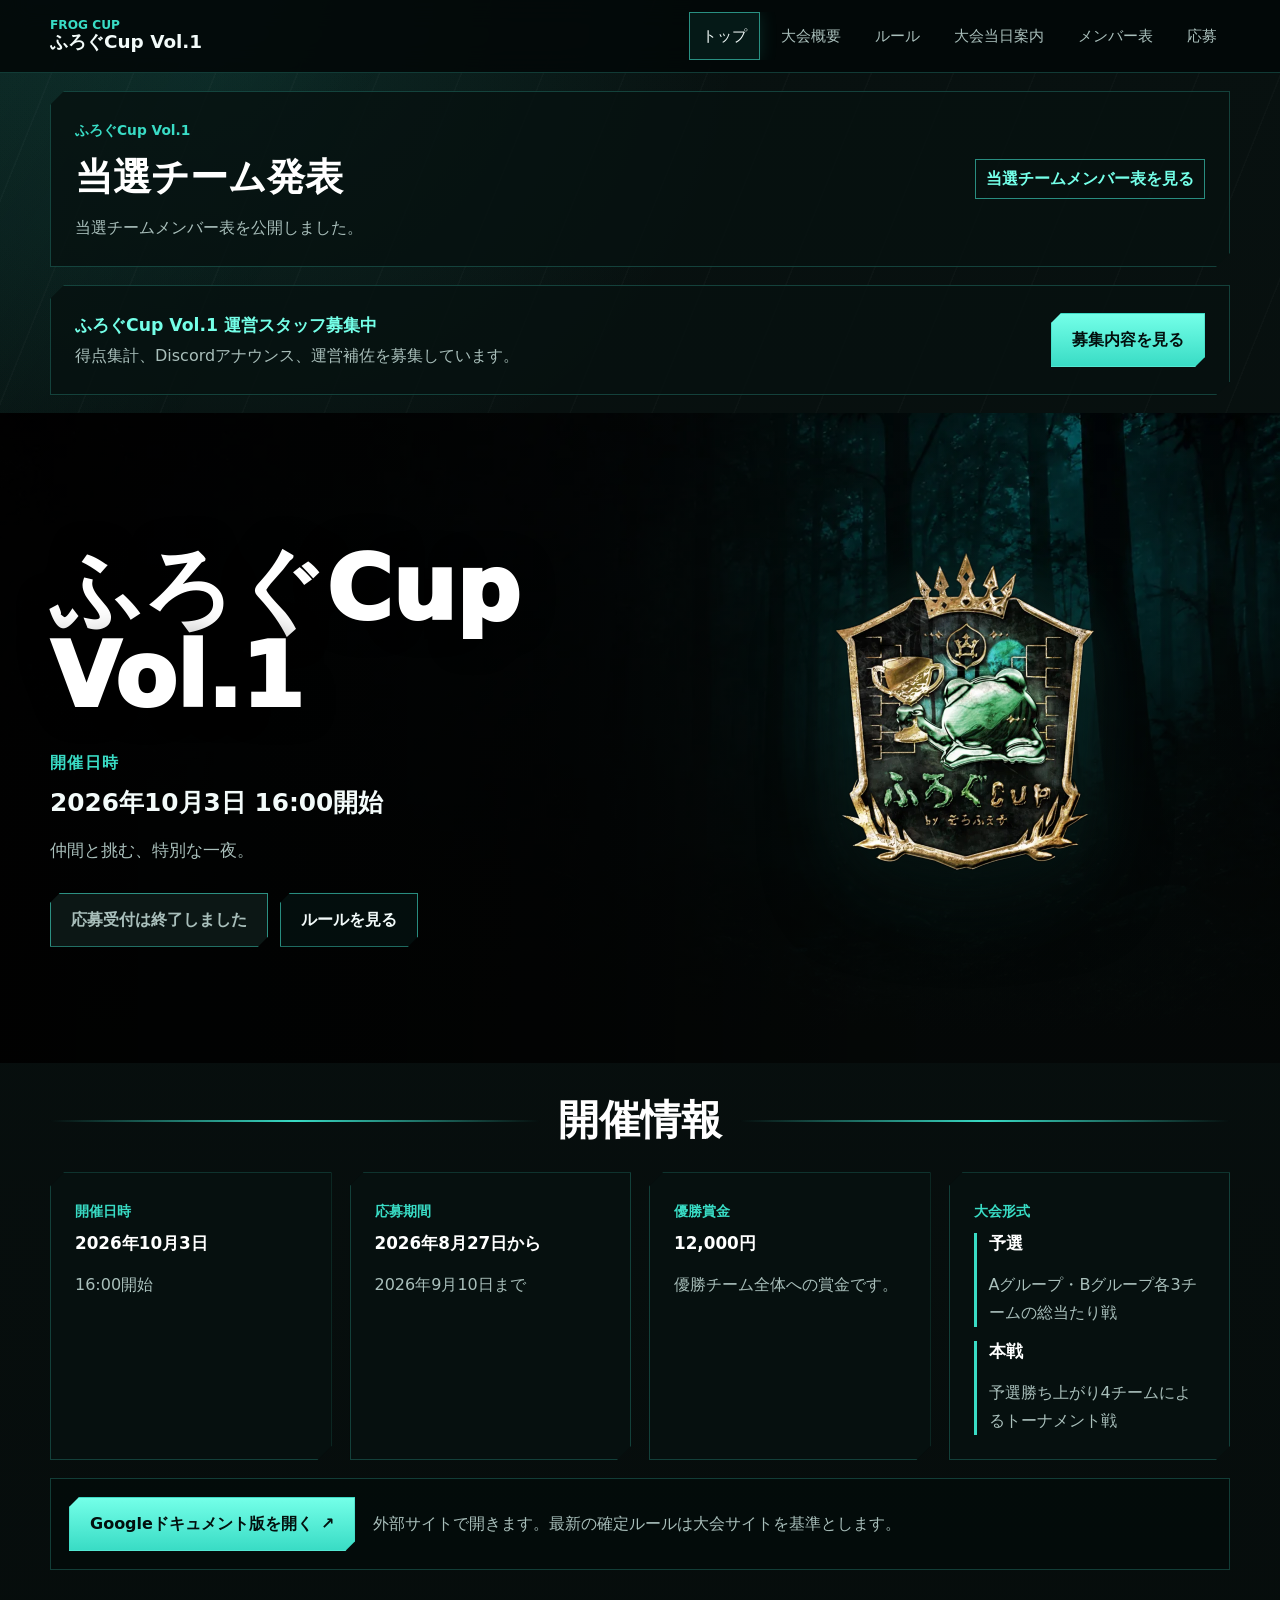
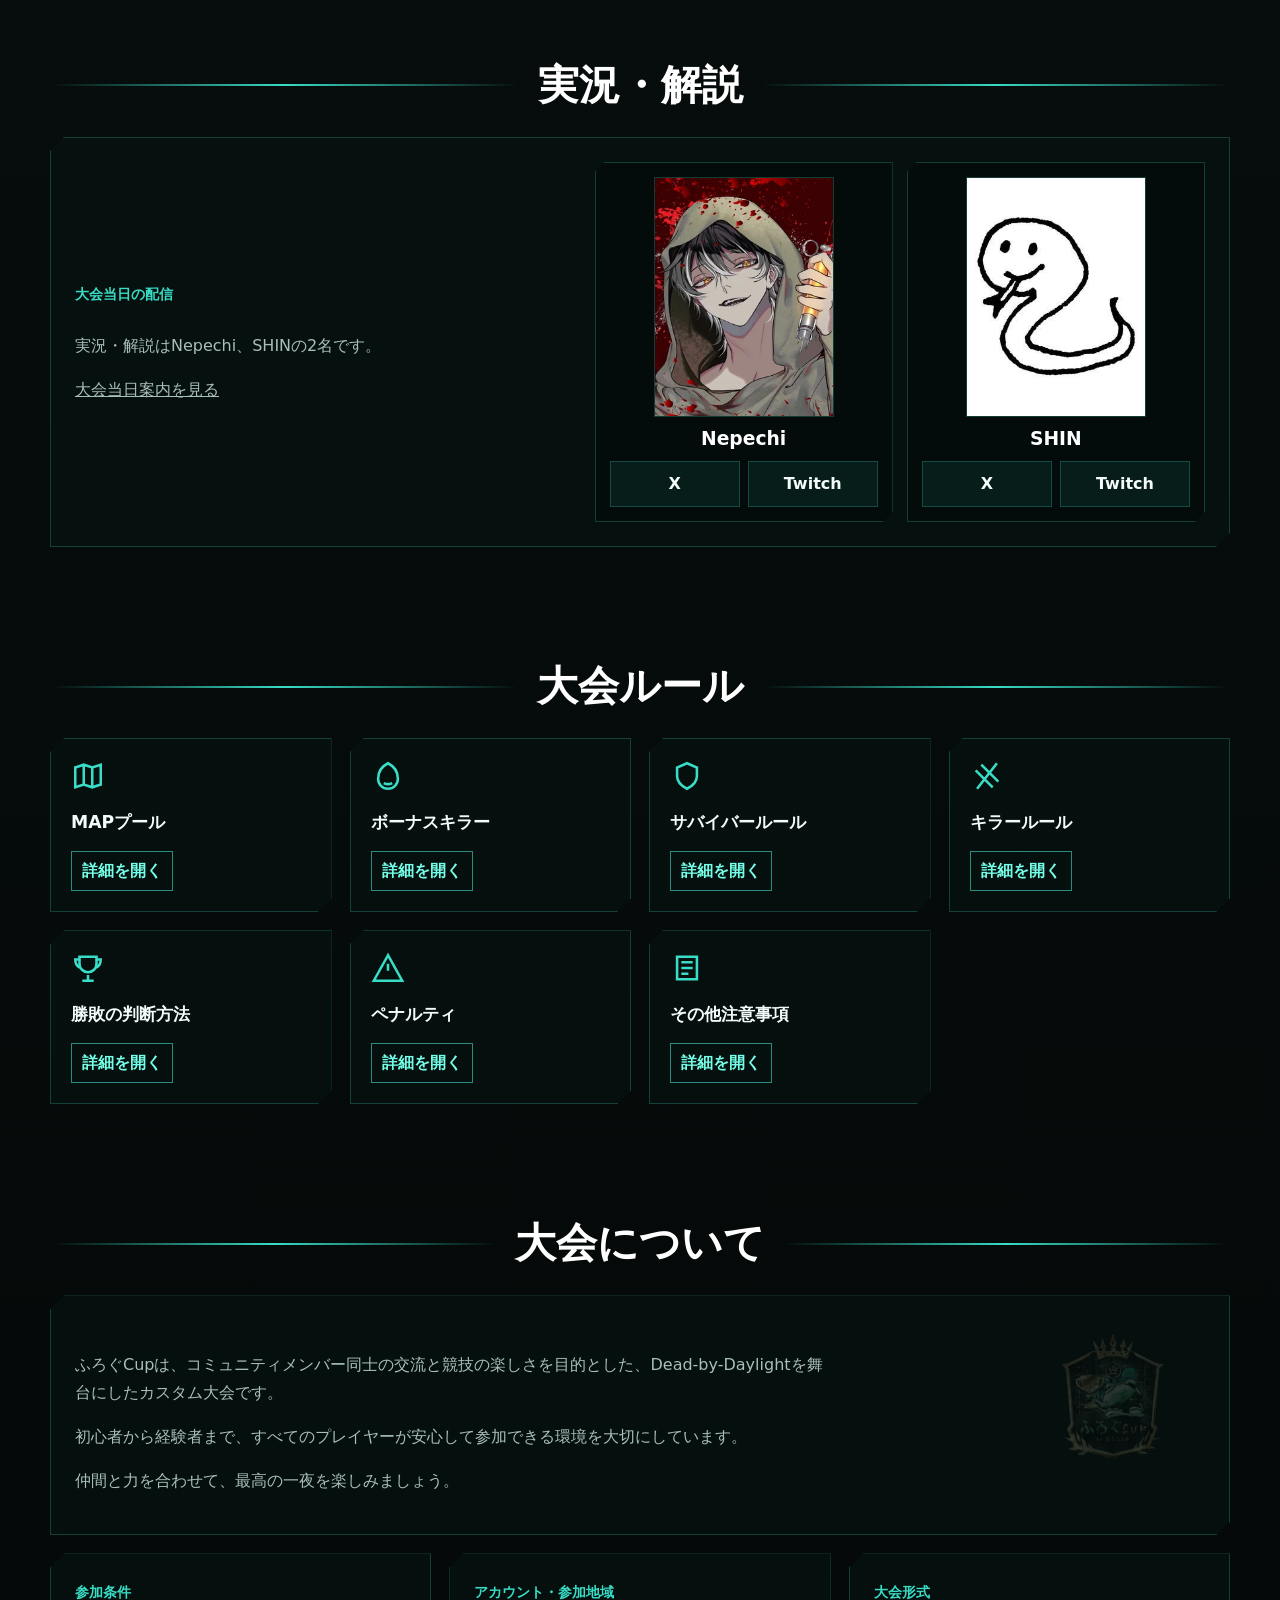
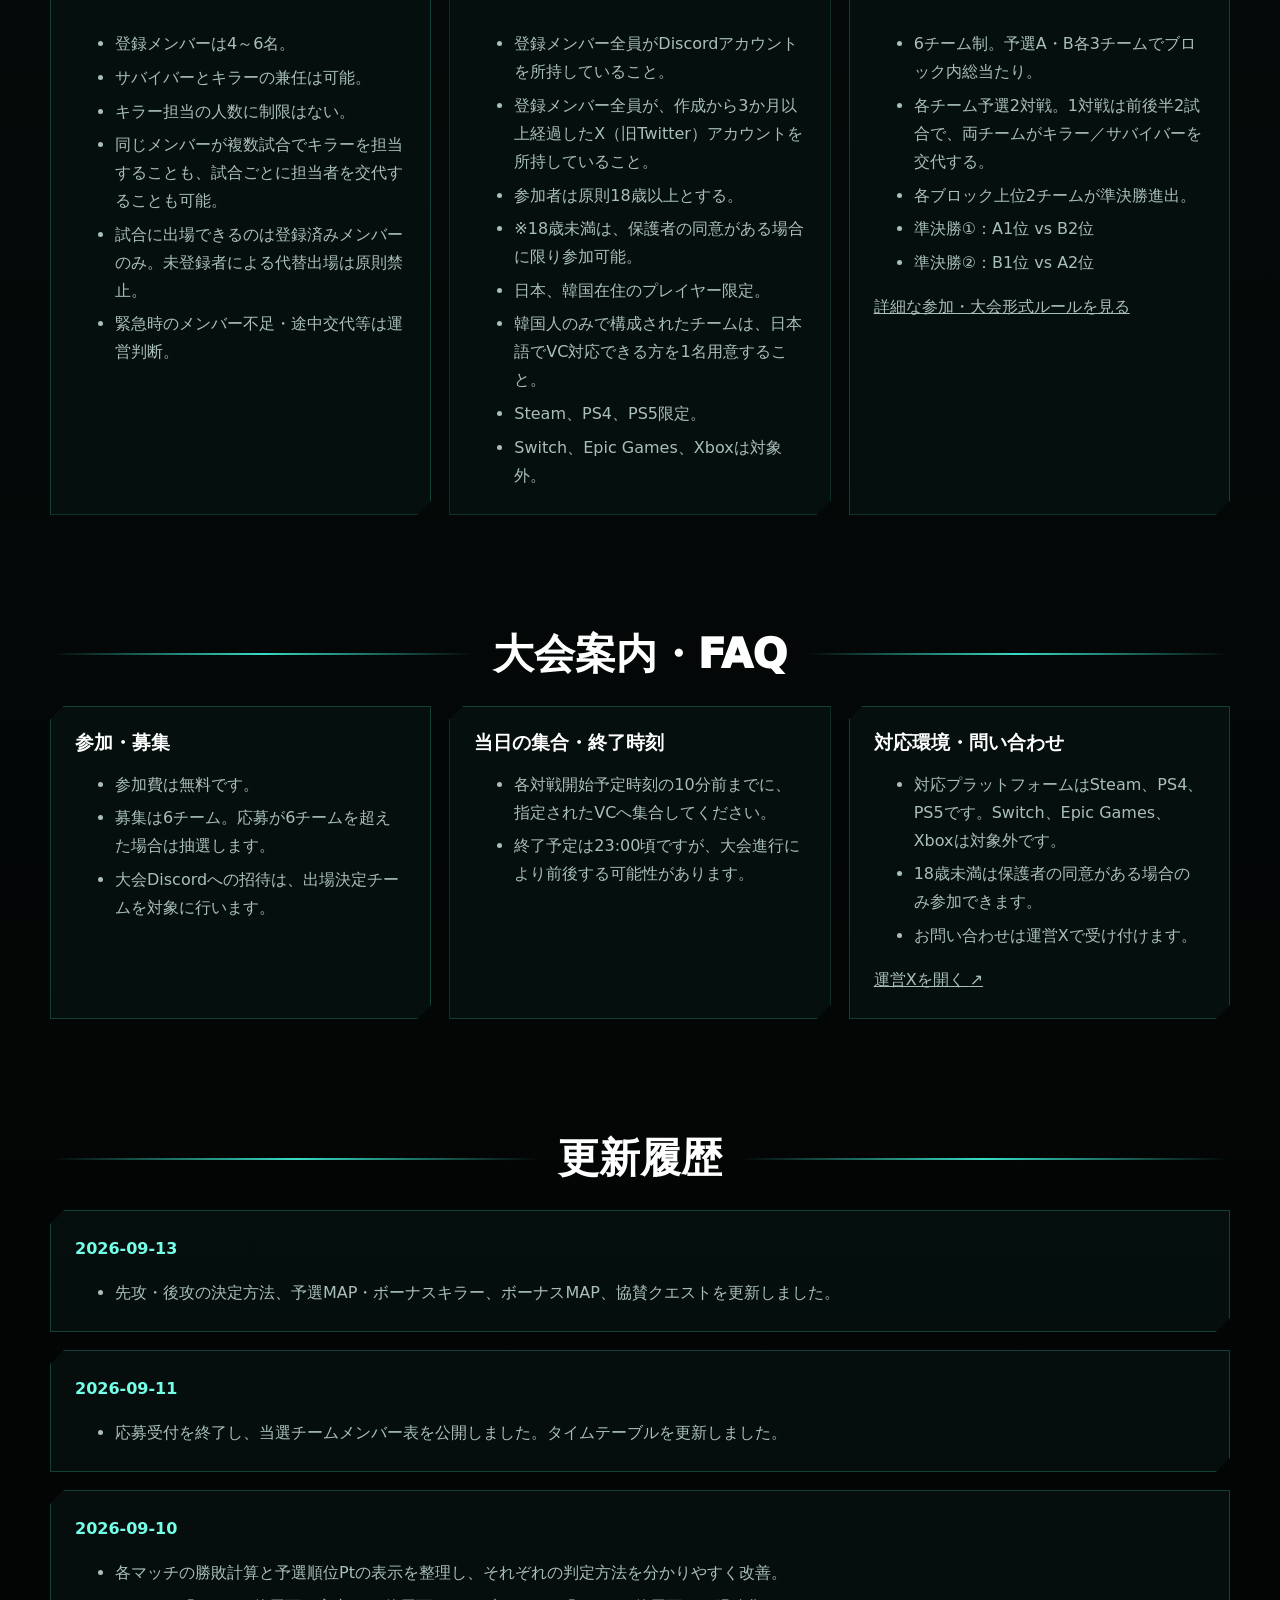
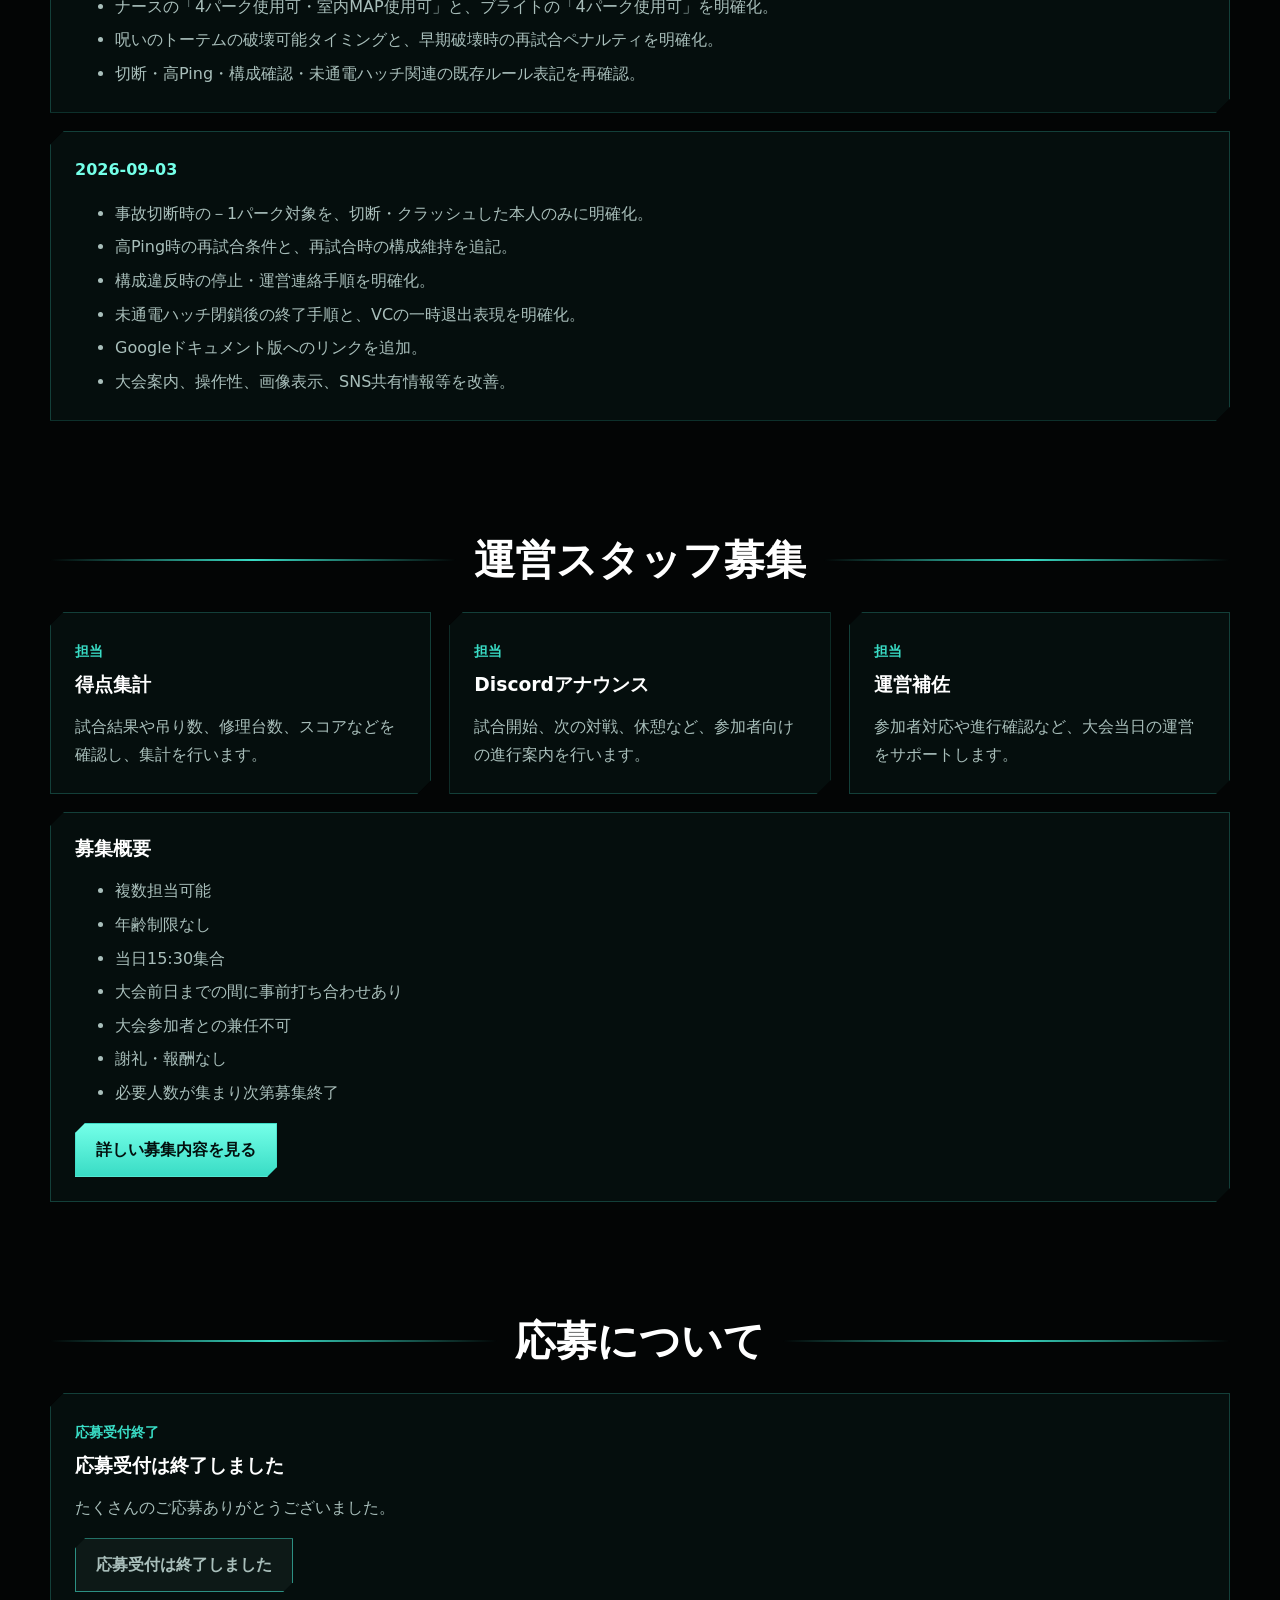
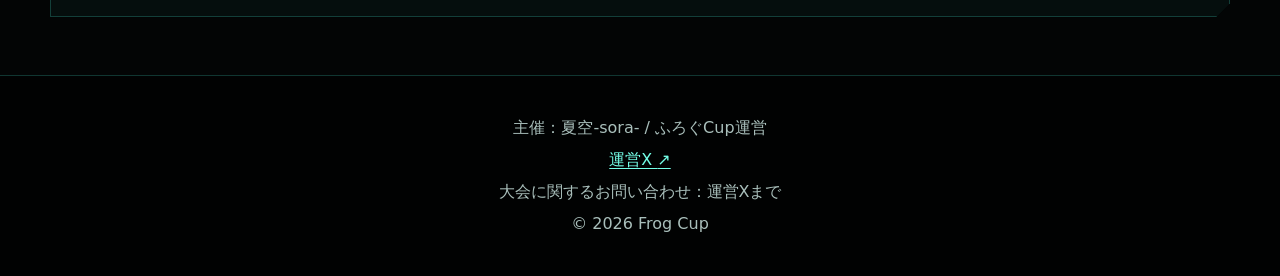
==== commit 08807b5e: "feat: publish frog cup match pools and sponsor quest" ====
--- a/frogcup-vol1/index.html
+++ b/frogcup-vol1/index.html
@@ -198,6 +198,10 @@
     <section class="section" id="updates" aria-labelledby="updates-heading">
       <h2 class="section-heading" id="updates-heading">更新履歴</h2>
       <article class="card update-history">
+        <time datetime="2026-09-13">2026-09-13</time>
+        <ul><li>先攻&#x30FB;後攻の決定方法、予選MAP・ボーナスキラー、ボーナスMAP、協賛クエストを更新しました。</li></ul>
+      </article>
+      <article class="card update-history">
         <time datetime="2026-09-11">2026-09-11</time>
         <ul><li>応募受付を終了し、当選チームメンバー表を公開しました。タイムテーブルを更新しました。</li></ul>
       </article>
--- a/frogcup-vol1/css/style.css
+++ b/frogcup-vol1/css/style.css
@@ -780,7 +780,7 @@
 .timeline-team--right { text-align: left; }
 .timeline-team__name { overflow-wrap: anywhere; }
 .timeline-item__versus { color: var(--muted); }
-.first-killer-badge {
+.match-order-badge {
   display: inline-flex;
   align-items: center;
   width: fit-content;
@@ -794,6 +794,17 @@
   line-height: 1.2;
   white-space: nowrap;
 }
+.timeline-item__details {
+  display: grid;
+  gap: 8px;
+  min-width: 0;
+}
+.match-order-note {
+  margin: 0;
+  color: var(--accent-strong);
+  font-weight: 900;
+  overflow-wrap: anywhere;
+}
 .team-members {
   display: grid;
   gap: 58px;
@@ -864,7 +875,6 @@
 }
 .stage-panel[hidden] { display: none; }
 .stage-panel h3 { margin: 0; }
-.locked-message,
 .secret-note {
   margin: 0;
   padding: 14px 16px;
@@ -883,6 +893,14 @@
   border: 1px solid var(--line-soft);
   background: rgba(3, 12, 11, 0.72);
   clip-path: polygon(10px 0, 100% 0, 100% calc(100% - 10px), calc(100% - 10px) 100%, 0 100%, 0 10px);
+}
+.map-pool-group {
+  display: grid;
+  gap: 10px;
+}
+.map-pool-group > h4,
+.bonus-map-panel > h4 {
+  margin: 0;
 }
 .map-card img {
   width: 100%;
@@ -895,6 +913,21 @@
   padding: 12px;
   color: #fff;
   line-height: 1.35;
+}
+.map-card--text-only {
+  min-height: 96px;
+  display: grid;
+  align-items: center;
+}
+.bonus-map-panel {
+  display: grid;
+  gap: 10px;
+  padding: 16px;
+  border: 1px solid rgba(243, 200, 106, 0.55);
+  background: rgba(243, 200, 106, 0.08);
+}
+.bonus-map-panel ul {
+  margin: 0;
 }
 .image-card { overflow: hidden; }
 .image-card img { width: 100%; aspect-ratio: 16 / 9; object-fit: cover; }
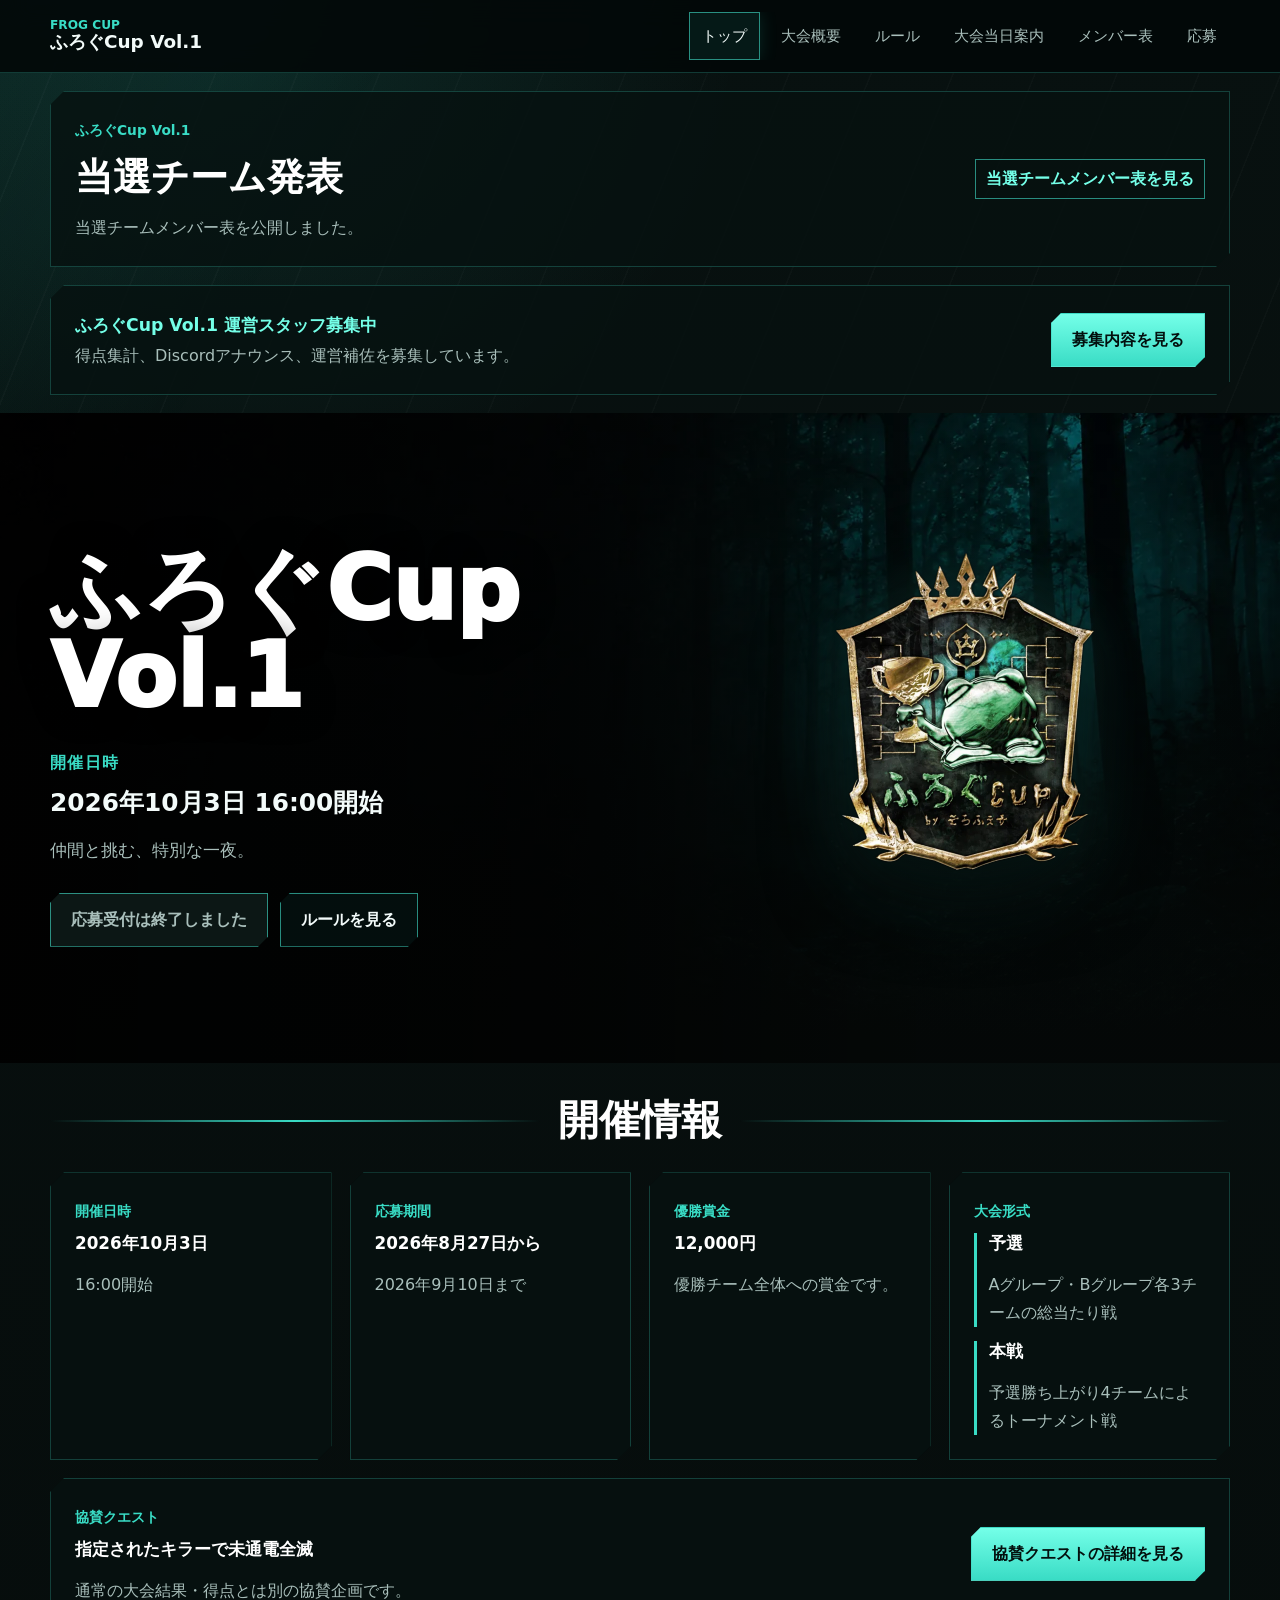
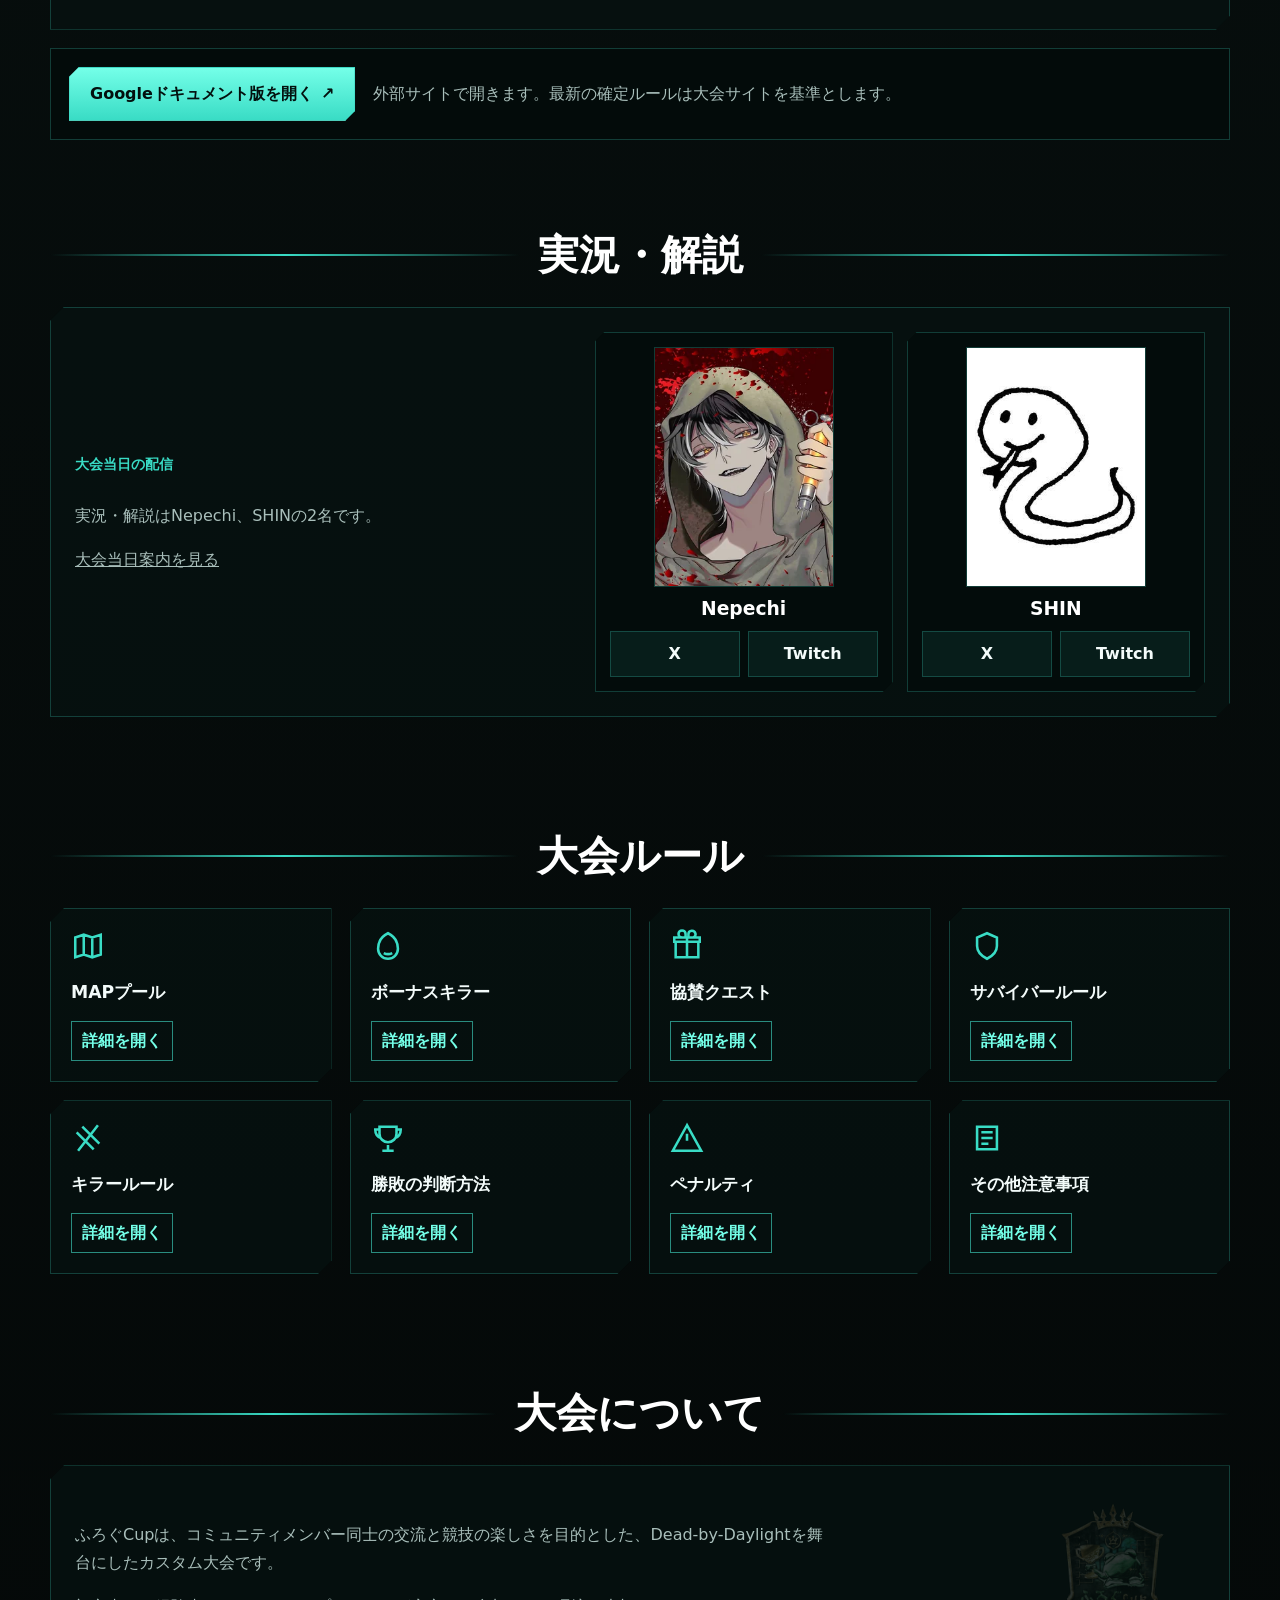
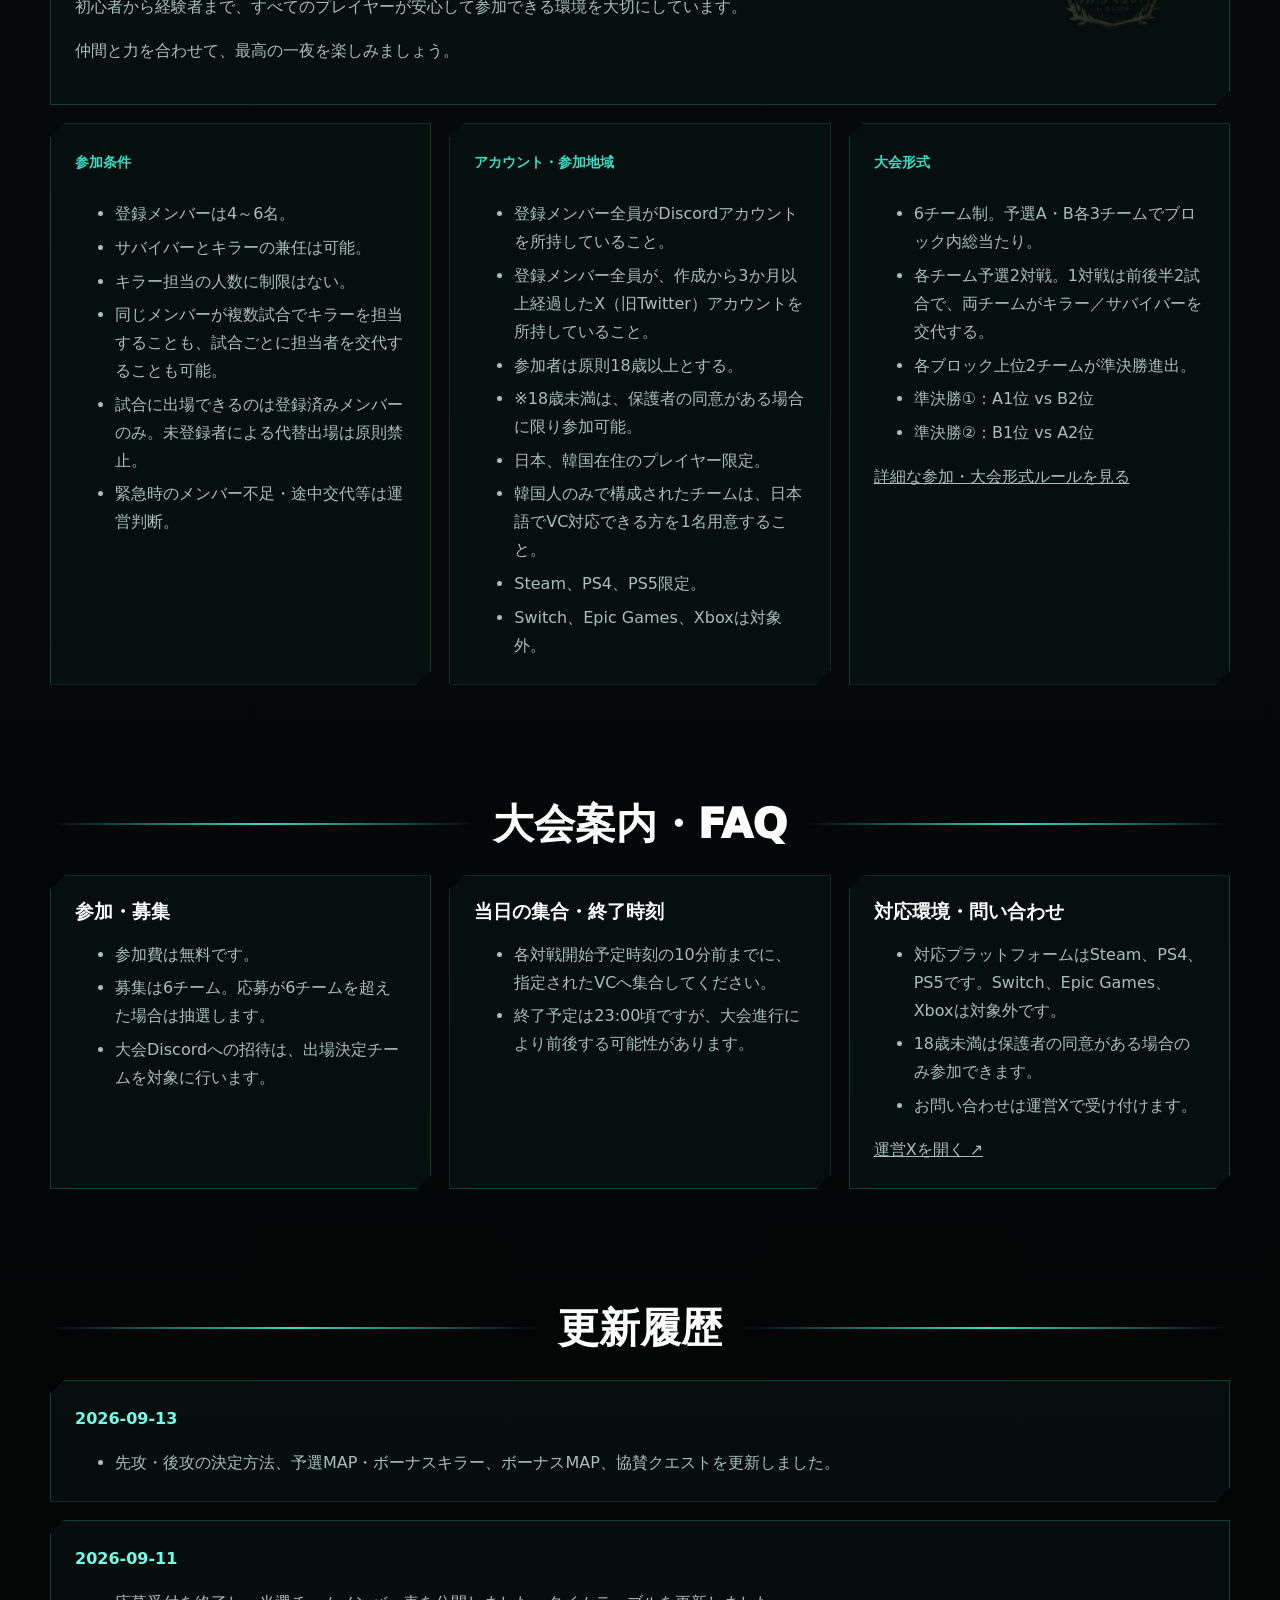
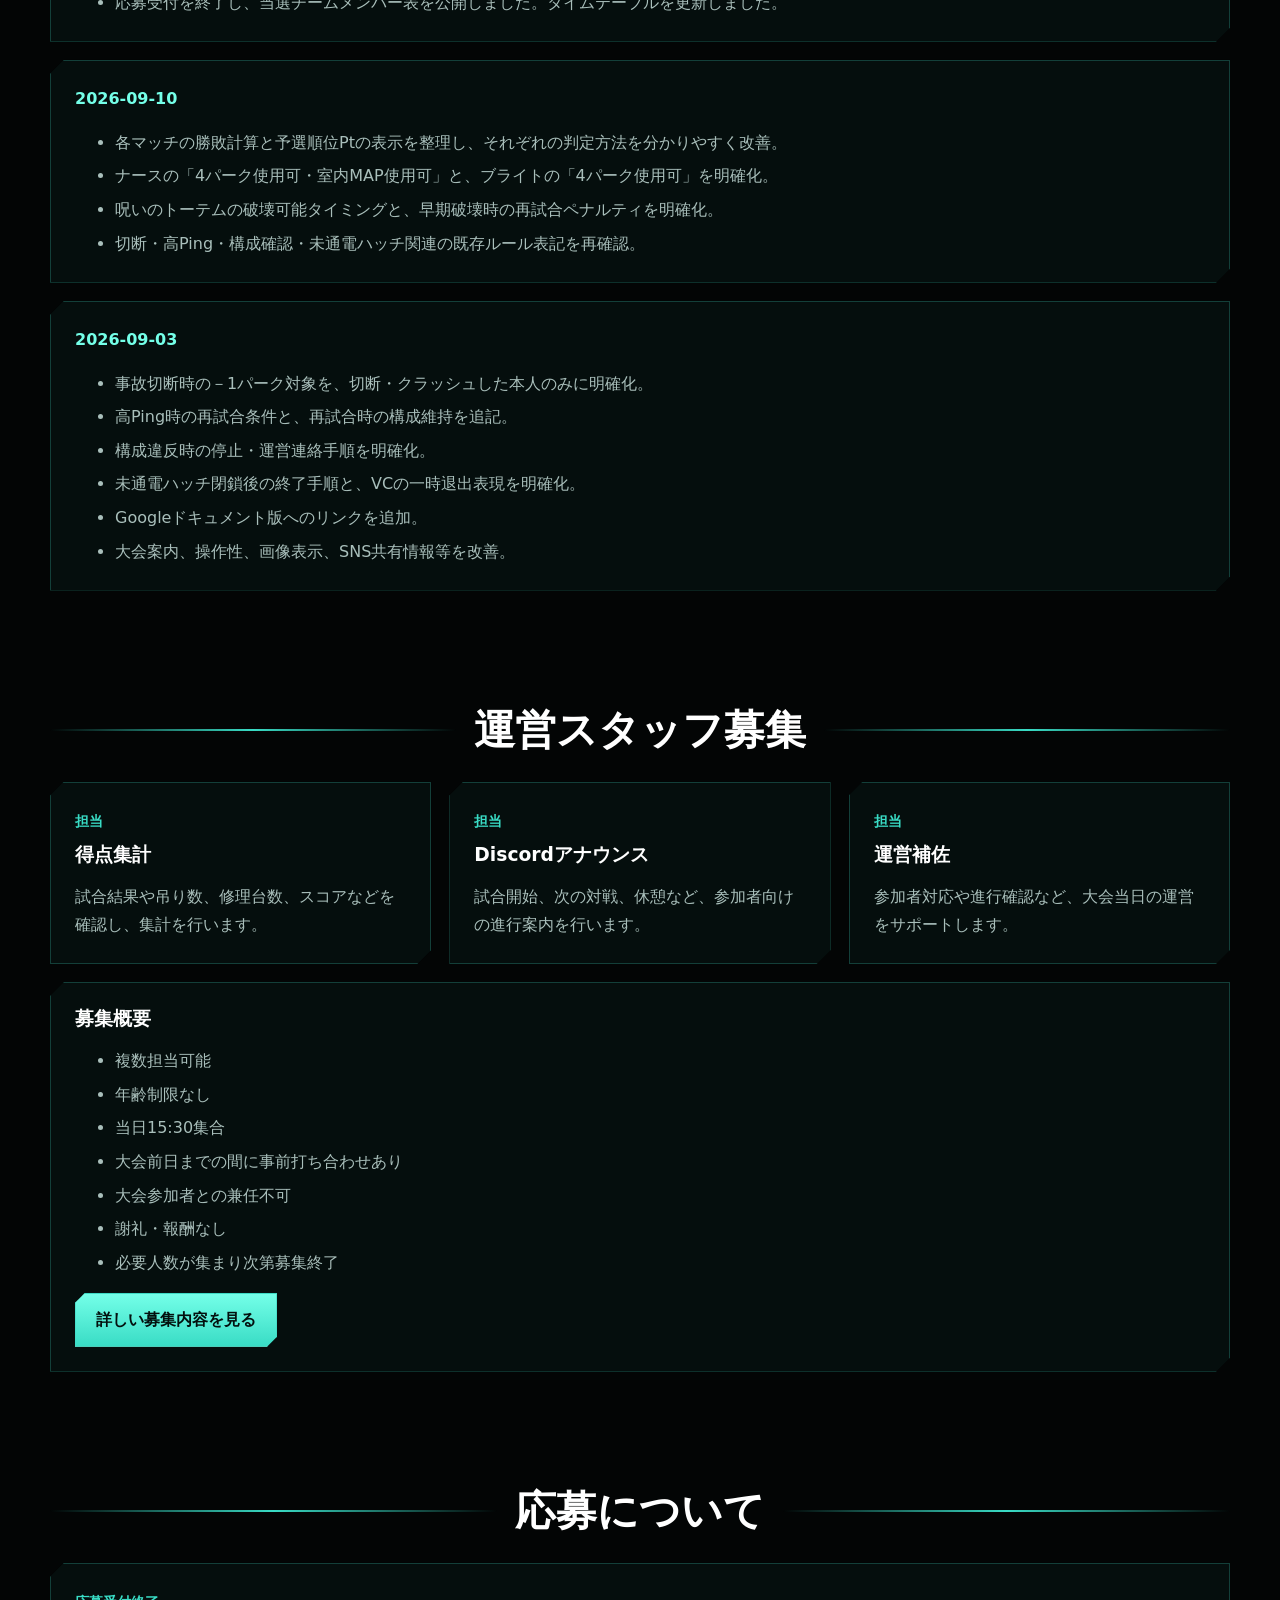
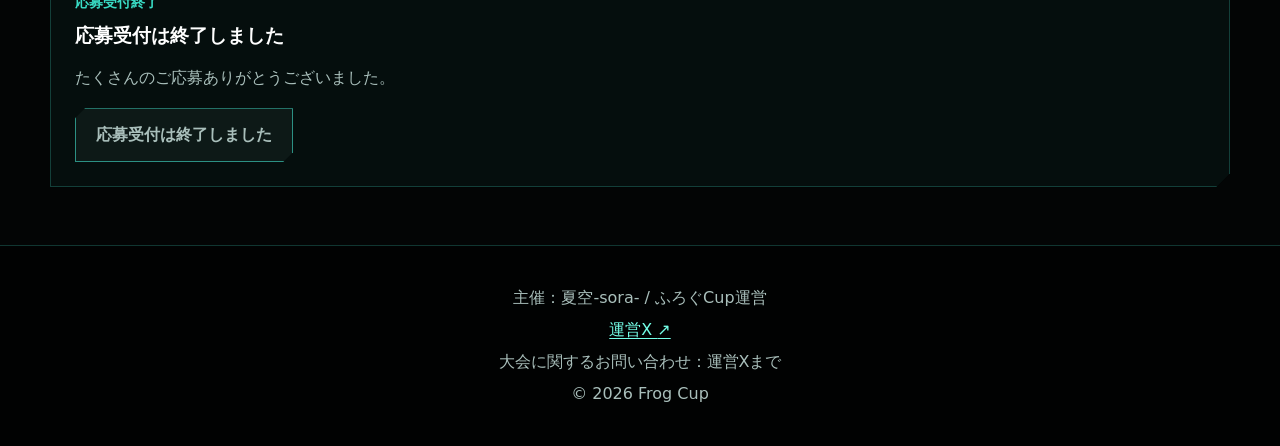
==== commit 13551c87: "feat: add sponsor quest page and navigation" ====
--- a/frogcup-vol1/index.html
+++ b/frogcup-vol1/index.html
@@ -105,6 +105,14 @@
             </div>
           </div>
         </article>
+        <article class="card event-info-card--sponsor">
+          <div>
+            <span class="meta">協賛クエスト</span>
+            <h3>指定されたキラーで未通電全滅</h3>
+            <p>通常の大会結果・得点とは別の協賛企画です。</p>
+          </div>
+          <a class="button" href="pages/sponsor-quest.html">協賛クエストの詳細を見る</a>
+        </article>
       </div>
       <div class="document-link-panel">
         <a class="button button--external" href="https://docs.google.com/document/d/1ioW5srpNynxpN2ofpq6CqC86BuxYz9kLAN485N8TYJU/view" target="_blank" rel="noopener noreferrer">Googleドキュメント版を開く <span aria-hidden="true">↗</span></a>
@@ -129,6 +137,7 @@
       <div class="grid grid--rules">
         <a class="rule-link" href="pages/map-pool.html"><svg viewBox="0 0 24 24" aria-hidden="true"><path fill="none" stroke="currentColor" stroke-width="1.8" d="m3 6 6-2 6 2 6-2v14l-6 2-6-2-6 2V6Zm6-2v14m6-12v14"/></svg><strong>MAPプール</strong><span class="rule-link__action">詳細を開く</span></a>
         <a class="rule-link" href="pages/bonus-killer.html"><svg viewBox="0 0 24 24" aria-hidden="true"><path fill="none" stroke="currentColor" stroke-width="1.8" d="M12 3c4 2 7 6 7 11a7 7 0 0 1-14 0c0-5 3-9 7-11Zm-3 9h.01M15 12h.01M9 17c2 1 4 1 6 0"/></svg><strong>ボーナスキラー</strong><span class="rule-link__action">詳細を開く</span></a>
+        <a class="rule-link" href="pages/sponsor-quest.html"><svg viewBox="0 0 24 24" aria-hidden="true"><path fill="none" stroke="currentColor" stroke-width="1.8" d="M4 9h16v11H4V9Zm-1-3h18v3H3V6Zm9 0v14m0-14H8.5A2.5 2.5 0 1 1 11 3.5V6Zm1 0h3.5A2.5 2.5 0 1 0 13 3.5V6Z"/></svg><strong>協賛クエスト</strong><span class="rule-link__action">詳細を開く</span></a>
         <a class="rule-link" href="pages/survivor-rules.html"><svg viewBox="0 0 24 24" aria-hidden="true"><path fill="none" stroke="currentColor" stroke-width="1.8" d="M12 3 5 6v6c0 4 3 7 7 9 4-2 7-5 7-9V6l-7-3Z"/></svg><strong>サバイバールール</strong><span class="rule-link__action">詳細を開く</span></a>
         <a class="rule-link" href="pages/killer-rules.html"><svg viewBox="0 0 24 24" aria-hidden="true"><path fill="none" stroke="currentColor" stroke-width="1.8" d="M5 21 19 3M8 4l12 12M4 8l12 12"/></svg><strong>キラールール</strong><span class="rule-link__action">詳細を開く</span></a>
         <a class="rule-link" href="pages/win-condition.html"><svg viewBox="0 0 24 24" aria-hidden="true"><path fill="none" stroke="currentColor" stroke-width="1.8" d="M8 21h8M12 17v4M6 4h12v5a6 6 0 0 1-12 0V4Zm12 2h3c0 3-1 5-4 6M6 6H3c0 3 1 5 4 6"/></svg><strong>勝敗の判断方法</strong><span class="rule-link__action">詳細を開く</span></a>
--- a/frogcup-vol1/css/style.css
+++ b/frogcup-vol1/css/style.css
@@ -262,6 +262,17 @@
 }
 .event-info-grid .card h3 {
   font-size: 1.05rem;
+}
+.event-info-card--sponsor {
+  grid-column: 1 / -1;
+  display: flex;
+  align-items: center;
+  justify-content: space-between;
+  gap: 24px;
+  border-color: var(--line);
+}
+.event-info-card--sponsor .button {
+  flex: 0 0 auto;
 }
 
 .card,
@@ -919,6 +930,25 @@
   display: grid;
   align-items: center;
 }
+.map-card--bonus {
+  border: 2px solid var(--warn);
+  background: rgba(243, 200, 106, 0.08);
+}
+.map-card__bonus-badge {
+  display: inline-flex;
+  width: fit-content;
+  margin: 12px 12px 0;
+  padding: 4px 9px;
+  border: 1px solid var(--warn);
+  color: var(--warn);
+  background: rgba(243, 200, 106, 0.1);
+  font-size: 0.78rem;
+  font-weight: 950;
+  line-height: 1.35;
+}
+.bonus-map-grid {
+  grid-template-columns: repeat(2, minmax(0, 1fr));
+}
 .bonus-map-panel {
   display: grid;
   gap: 10px;
@@ -1334,6 +1364,10 @@
   .event-info-grid .phase p {
     font-size: 0.88rem;
   }
+  .event-info-card--sponsor {
+    align-items: stretch;
+    flex-direction: column;
+  }
   .side-nav { grid-template-columns: 1fr; }
   .button { width: 100%; }
   .announcement-banner__inner {
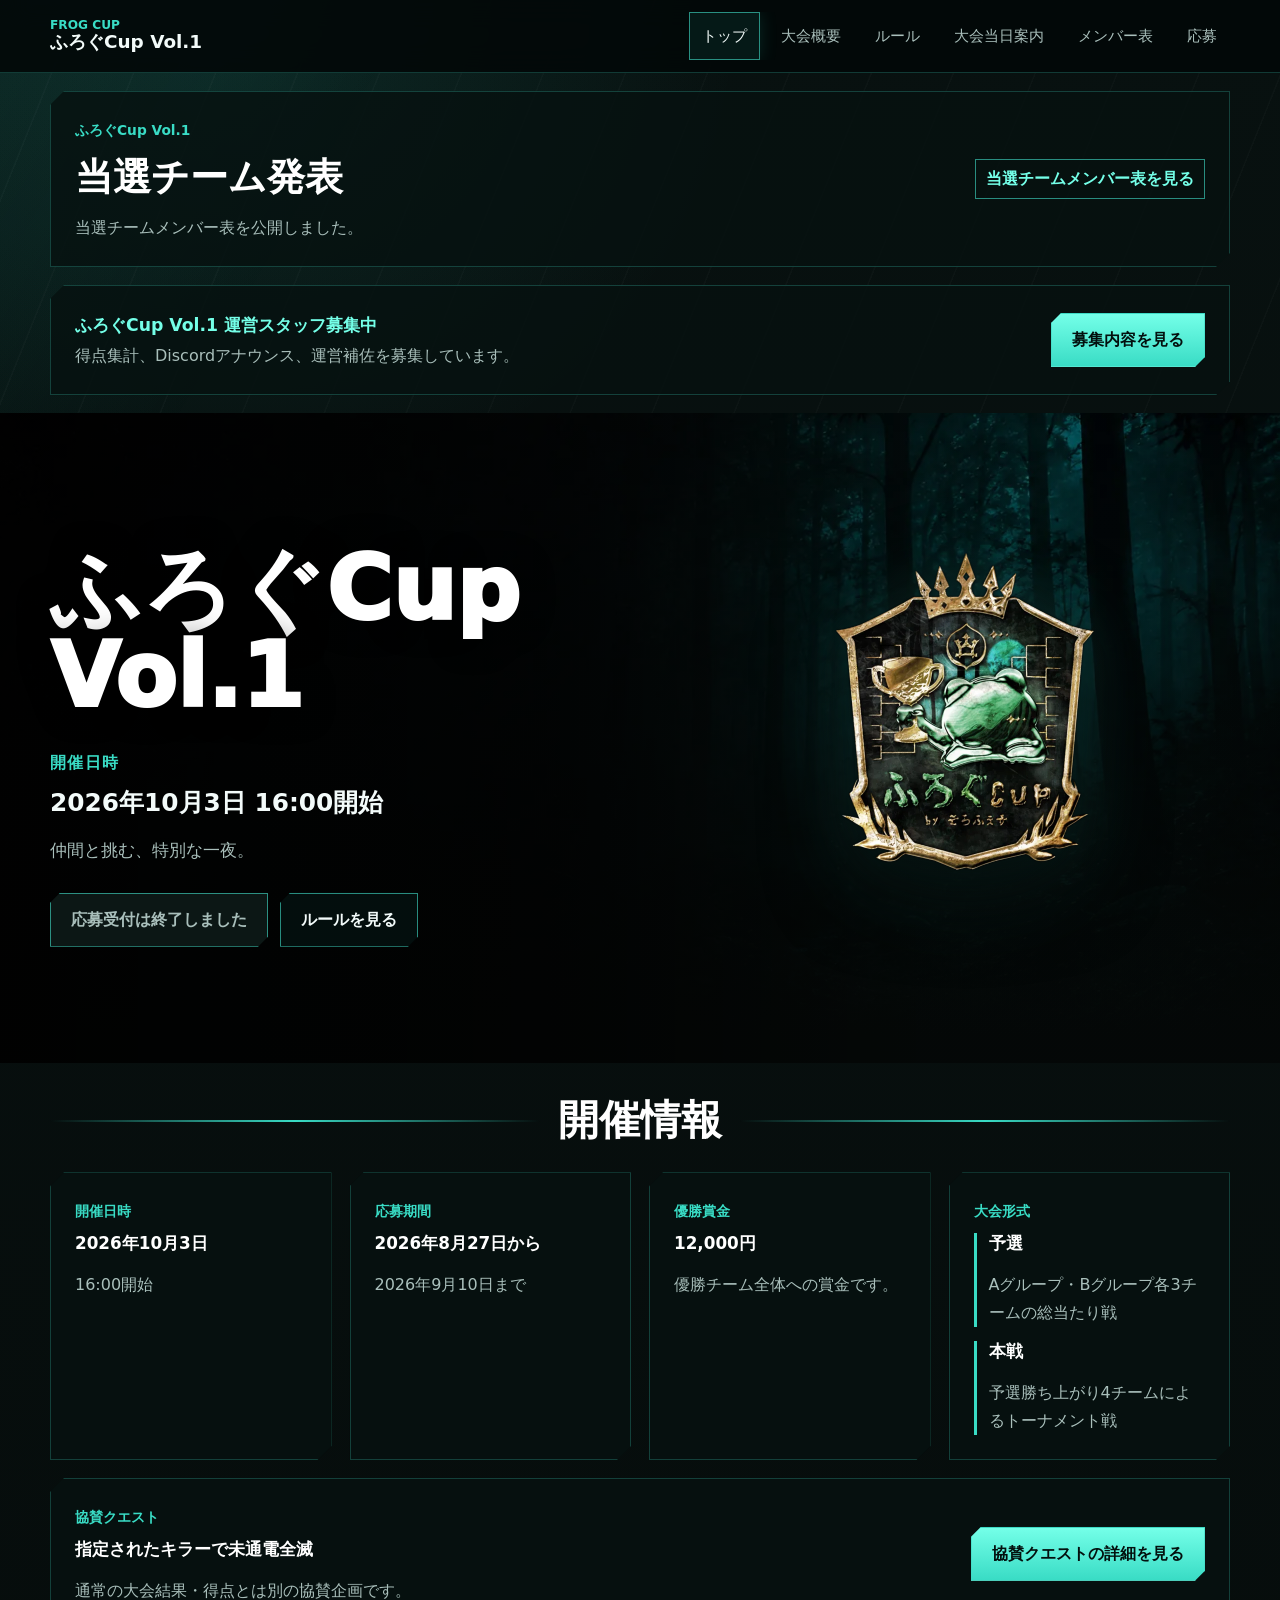
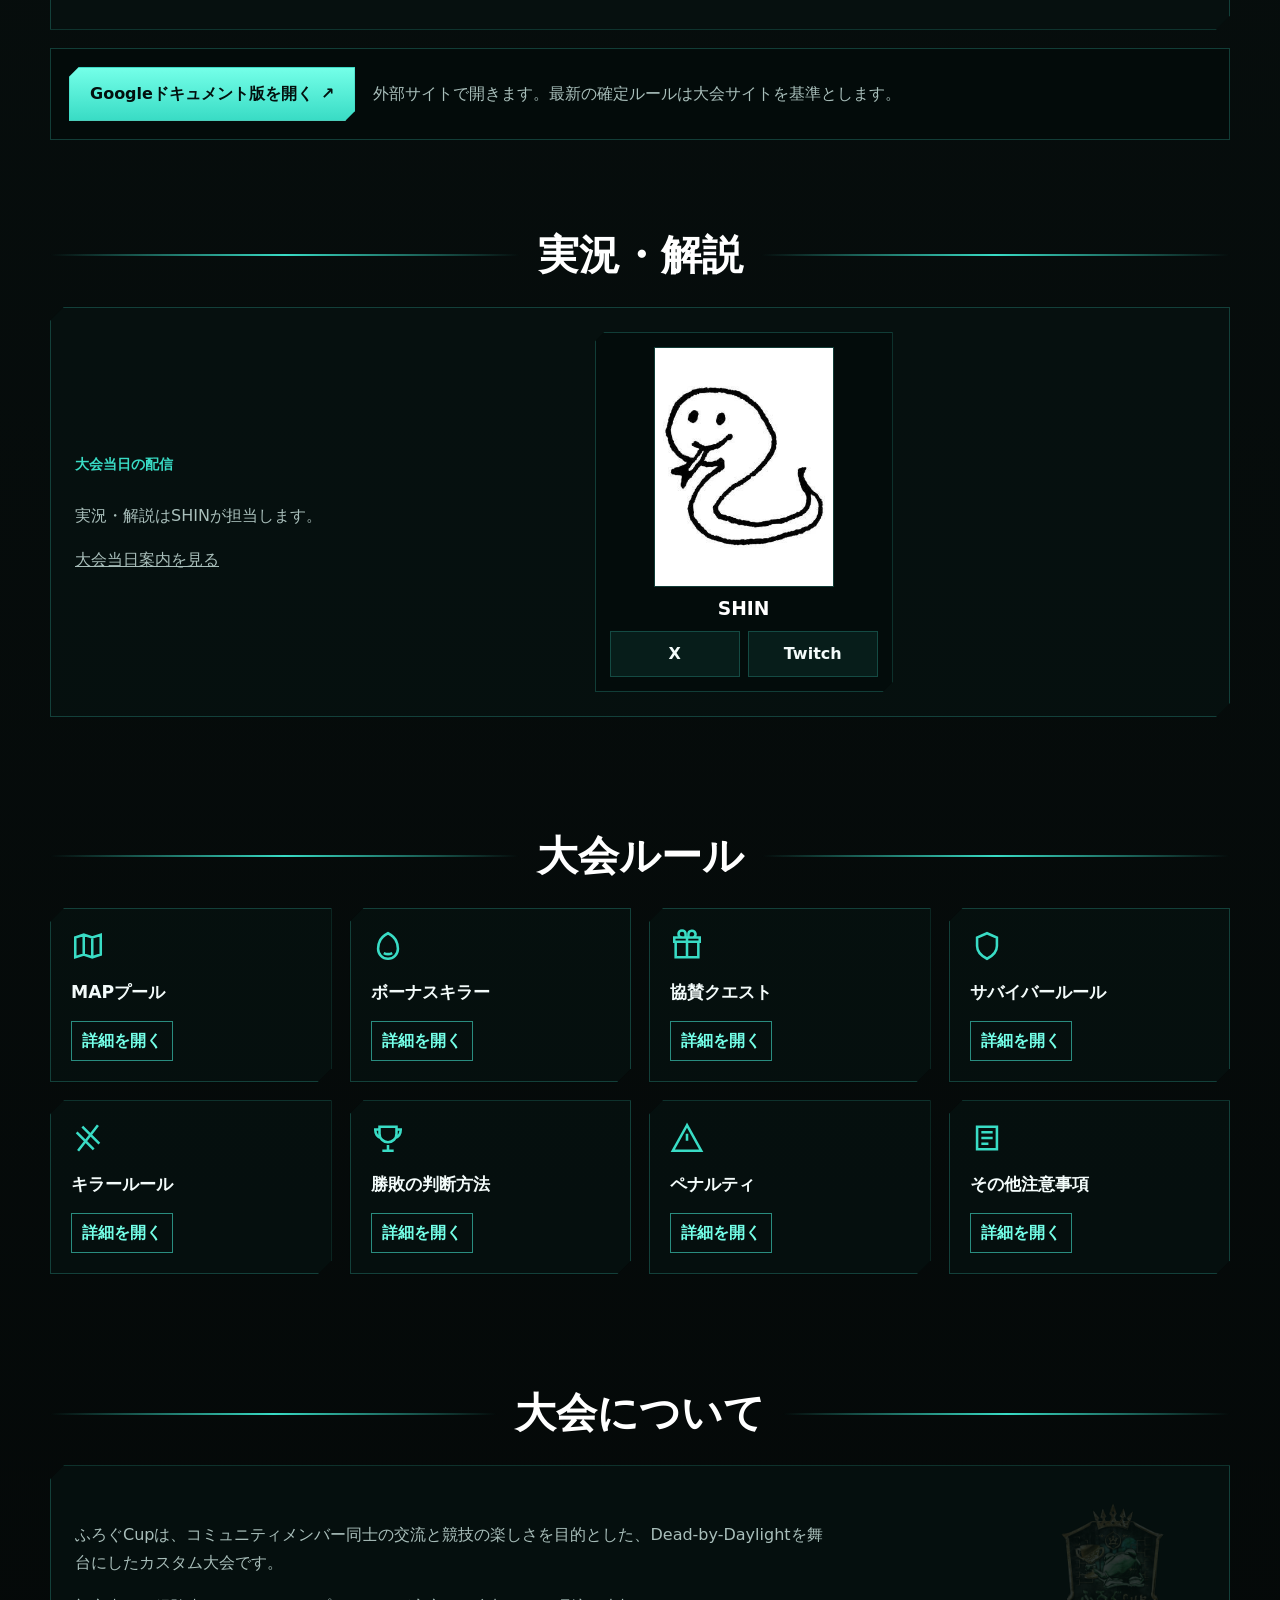
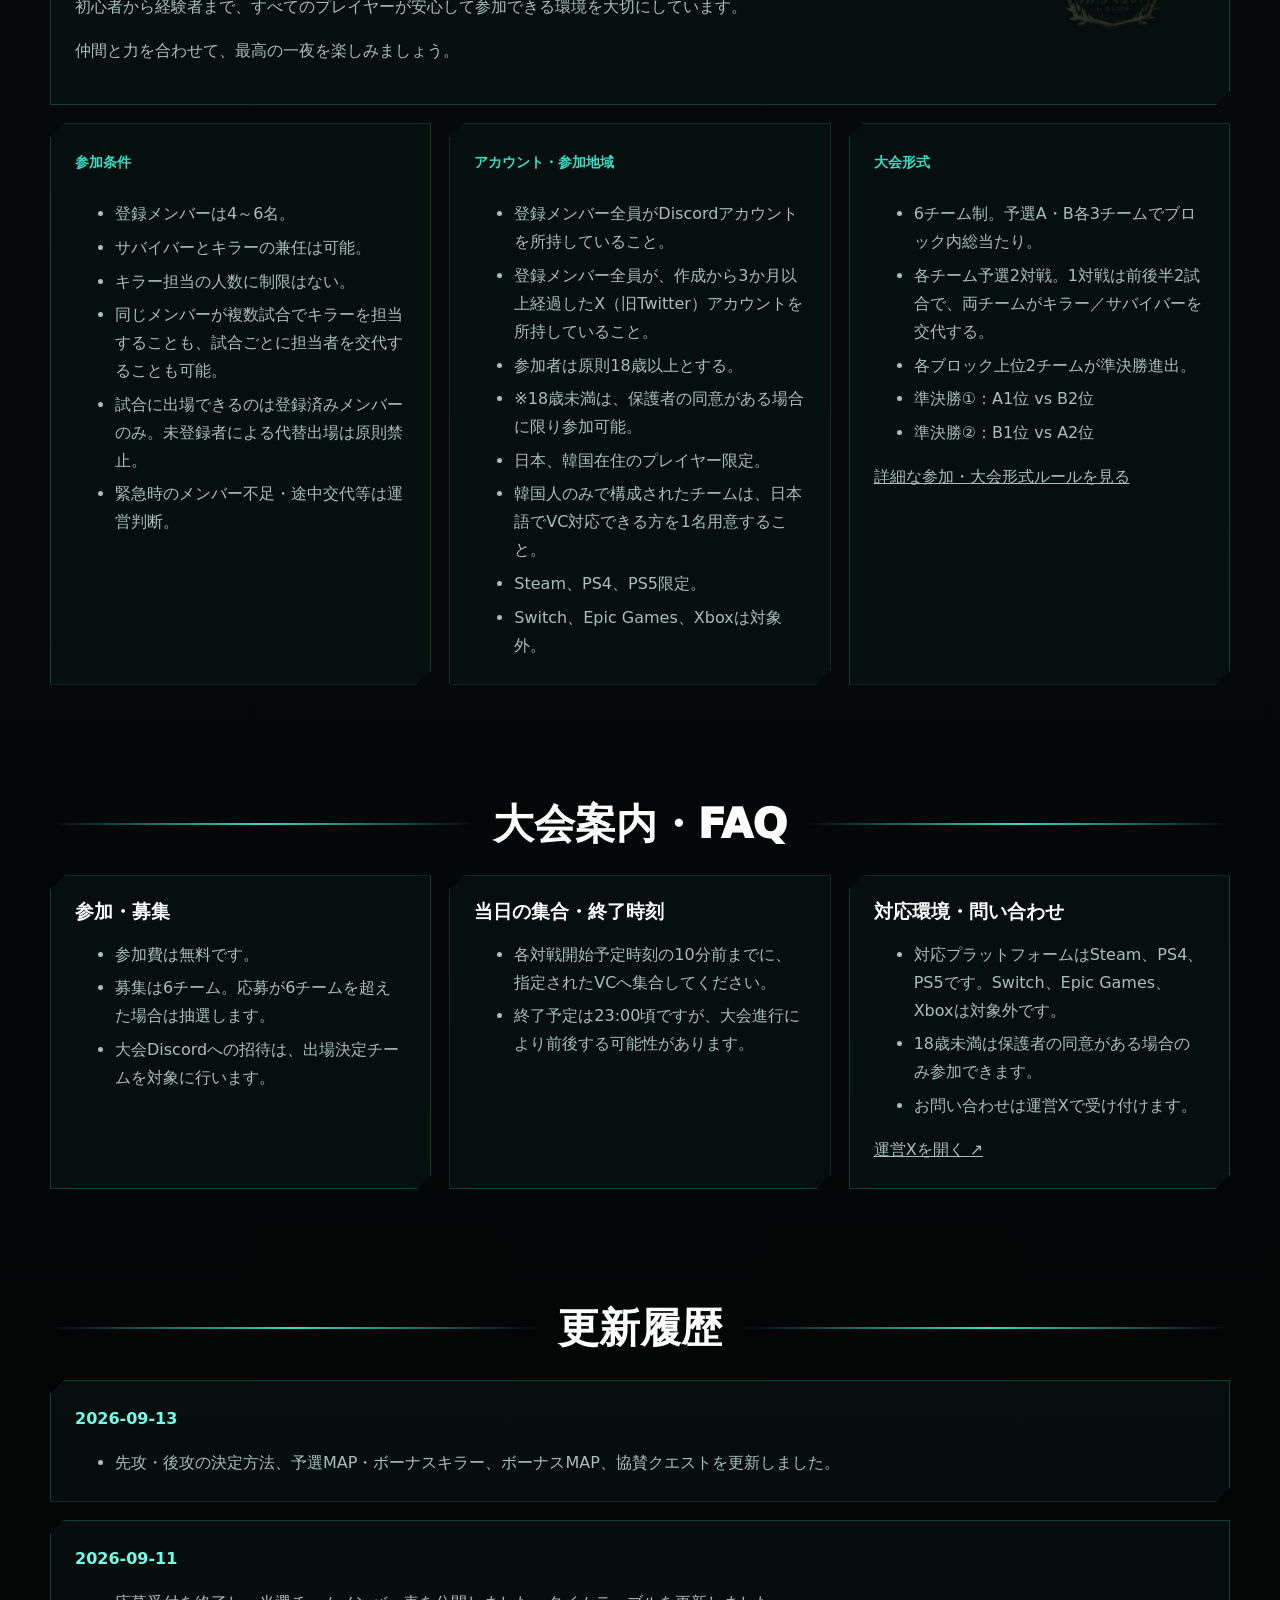
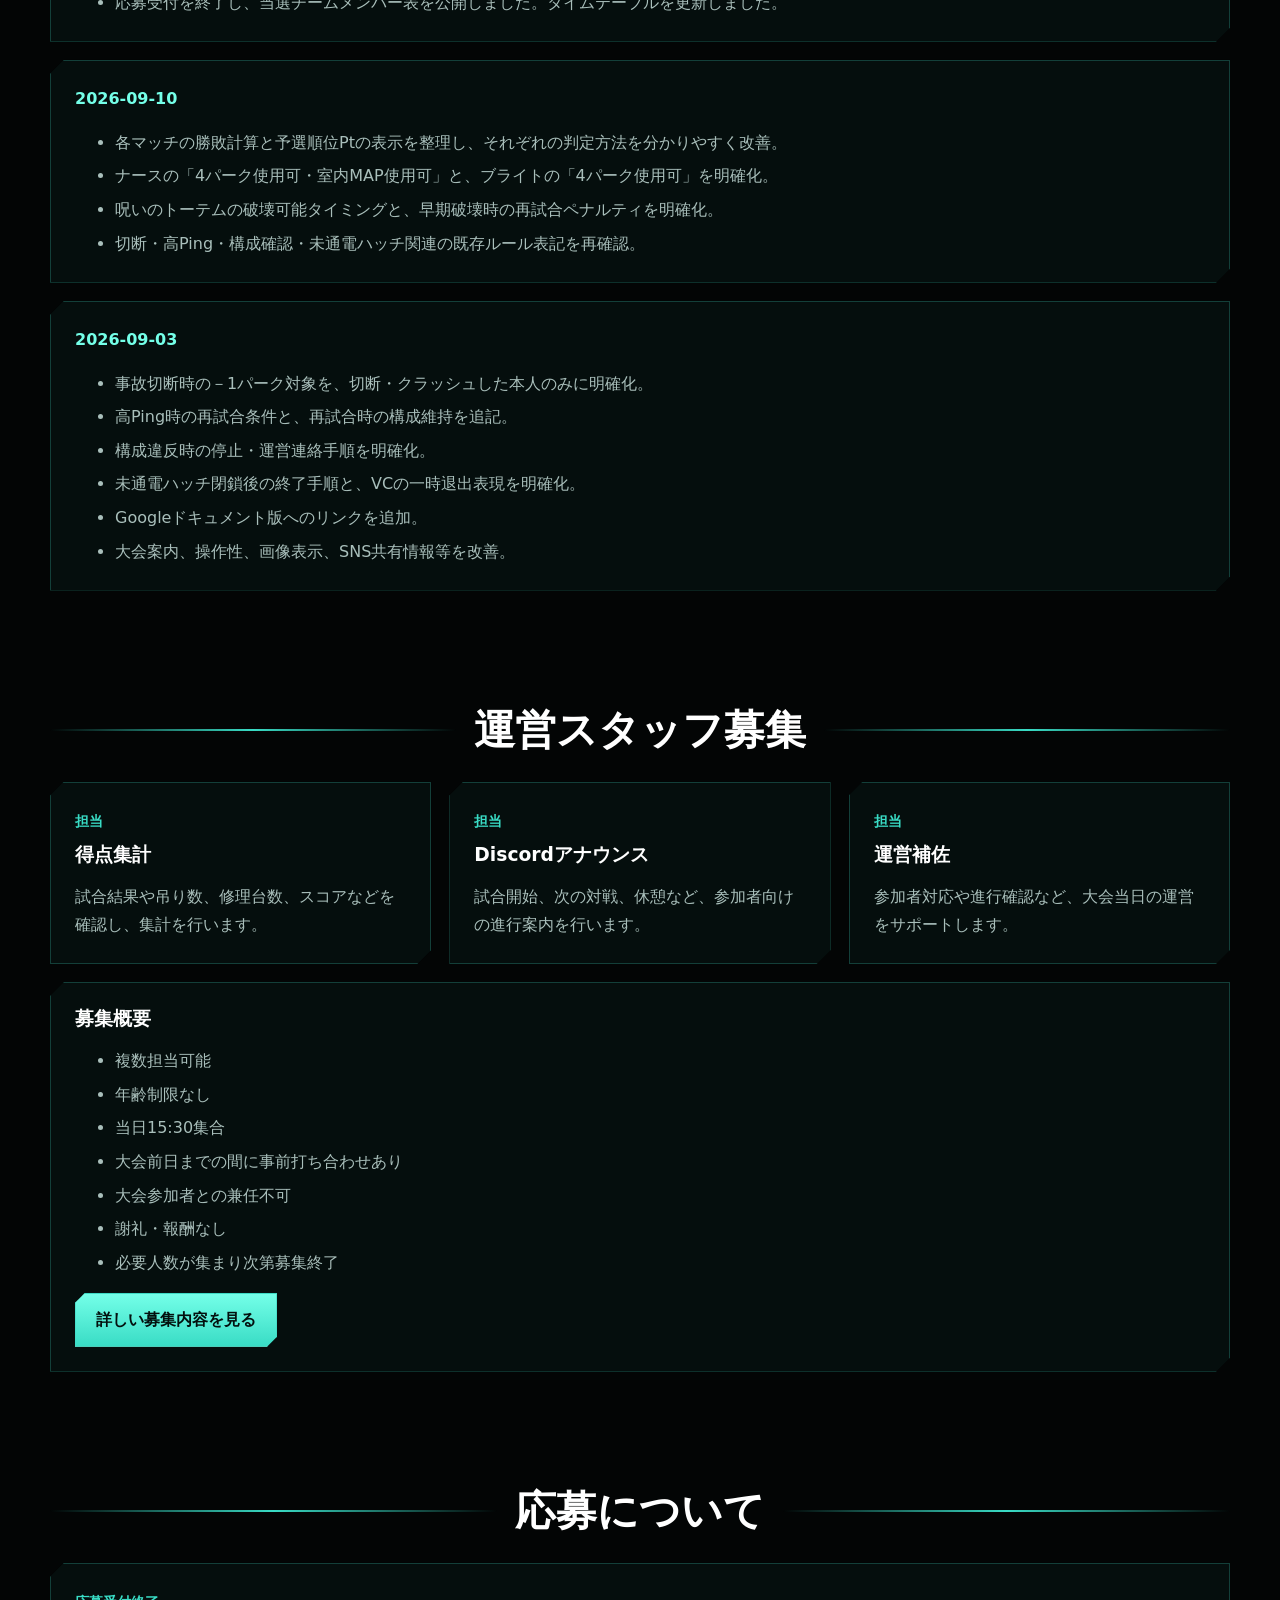
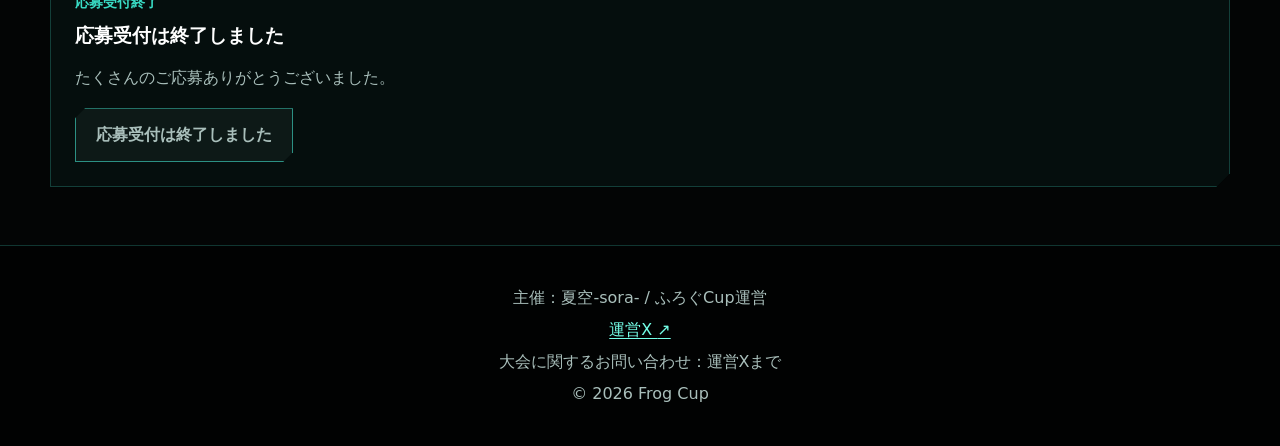
==== commit 0ea1d24a: "chore: remove Nepechi references from FrogCup Vol.1" ====
--- a/frogcup-vol1/index.html
+++ b/frogcup-vol1/index.html
@@ -125,7 +125,7 @@
       <div class="card event-highlight">
         <div>
           <span class="meta">大会当日の配信</span>
-          <p>実況&#x30FB;解説はNepechi、SHINの2名です。</p>
+          <p>実況&#x30FB;解説はSHINが担当します。</p>
           <p><a href="pages/event-guide.html">大会当日案内を見る</a></p>
         </div>
         <div data-commentators data-commentator-image-base="assets/images/"></div>
--- a/frogcup-vol1/css/style.css
+++ b/frogcup-vol1/css/style.css
@@ -1147,6 +1147,11 @@
 .killer-badge.is-danger { border-color: rgba(255, 122, 122, 0.7); color: var(--danger); }
 .killer-badge.is-muted { color: var(--muted); }
 .killer-badge.is-bonus { border-color: rgba(243, 200, 106, 0.72); color: var(--warn); }
+.killer-badge.is-sponsor {
+  border-color: rgba(116, 255, 232, 0.62);
+  color: var(--accent-strong);
+  background: rgba(57, 220, 197, 0.12);
+}
 .killer-card__detail {
   display: inline-flex;
   align-items: center;
@@ -1237,6 +1242,11 @@
 }
 .killer-dialog__section ul { margin: 0; padding-left: 1.2rem; }
 .killer-dialog__empty { margin: 0; color: var(--muted); }
+.killer-dialog__relation {
+  display: grid;
+  gap: 10px;
+}
+.killer-dialog__relation-link { justify-self: start; }
 body.is-dialog-open { overflow: hidden; }
 .table-wrap { overflow-x: auto; border: 1px solid var(--line-soft); }
 table {
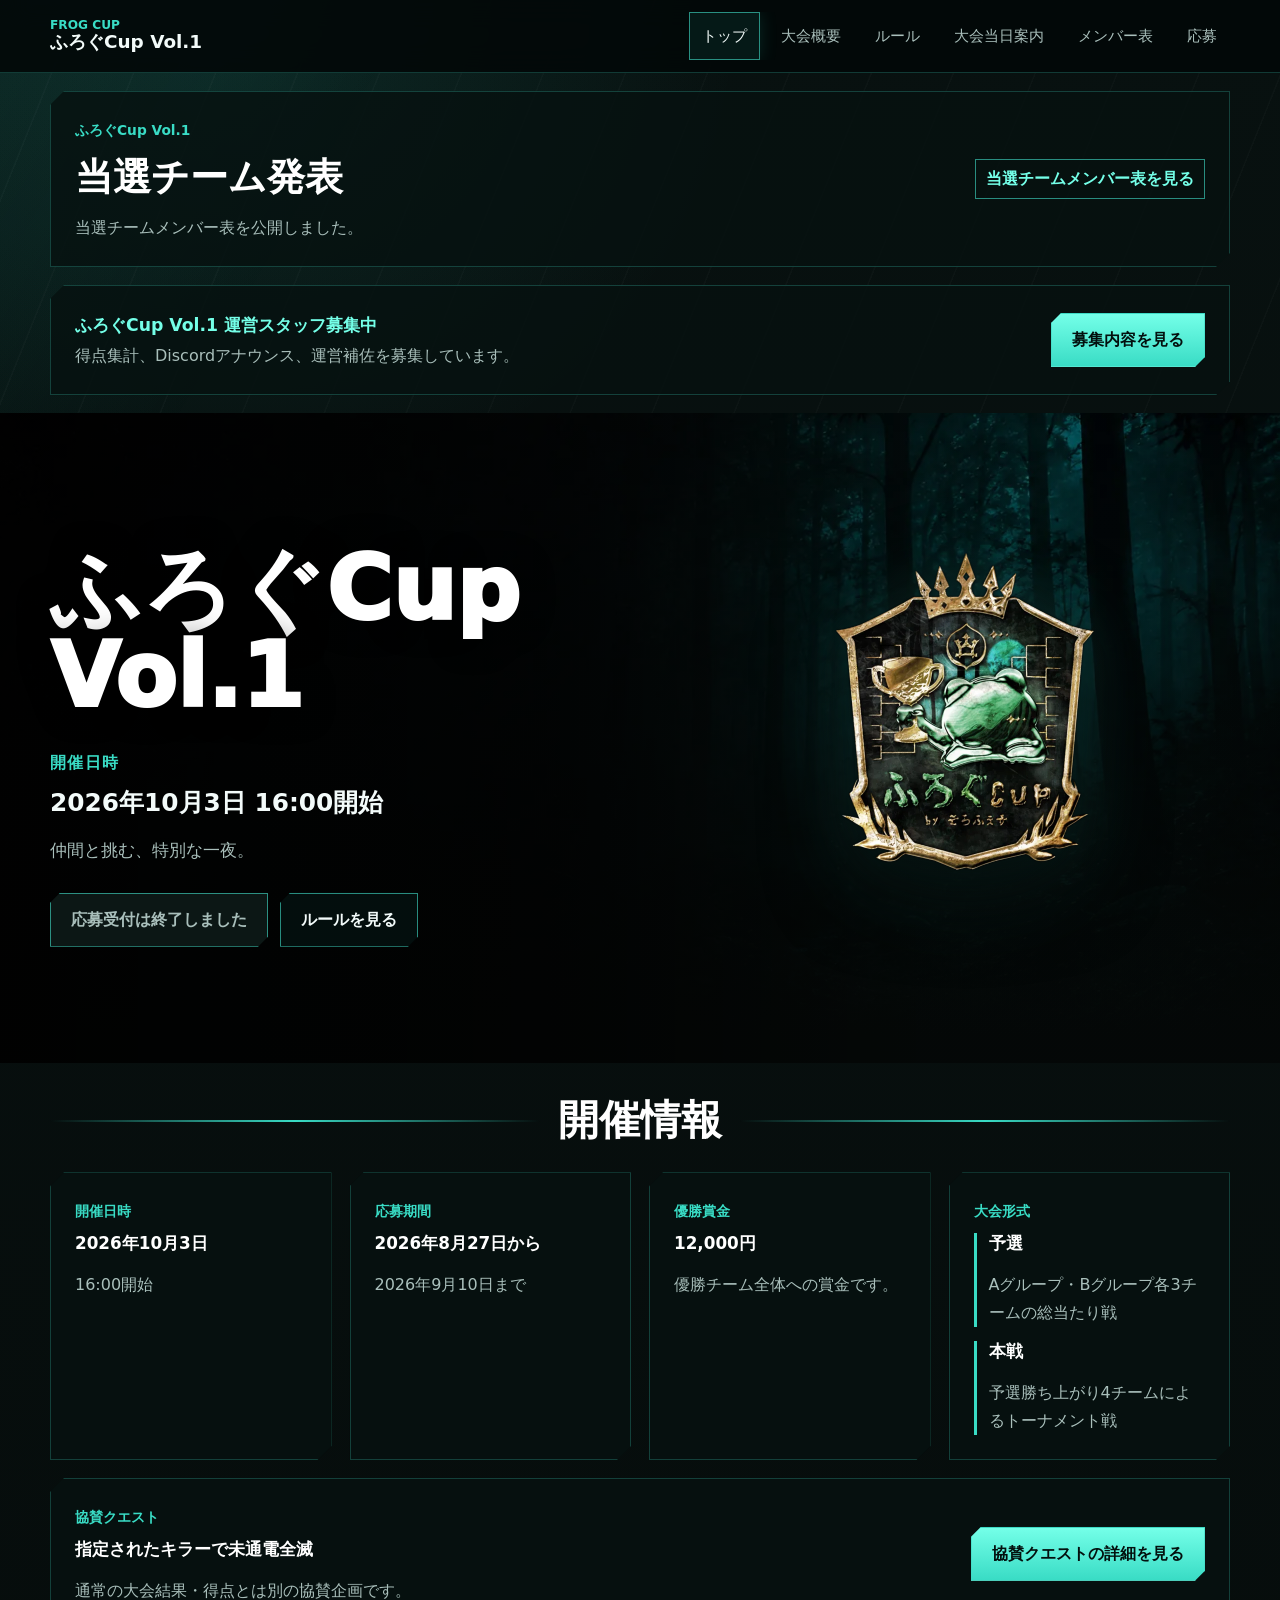
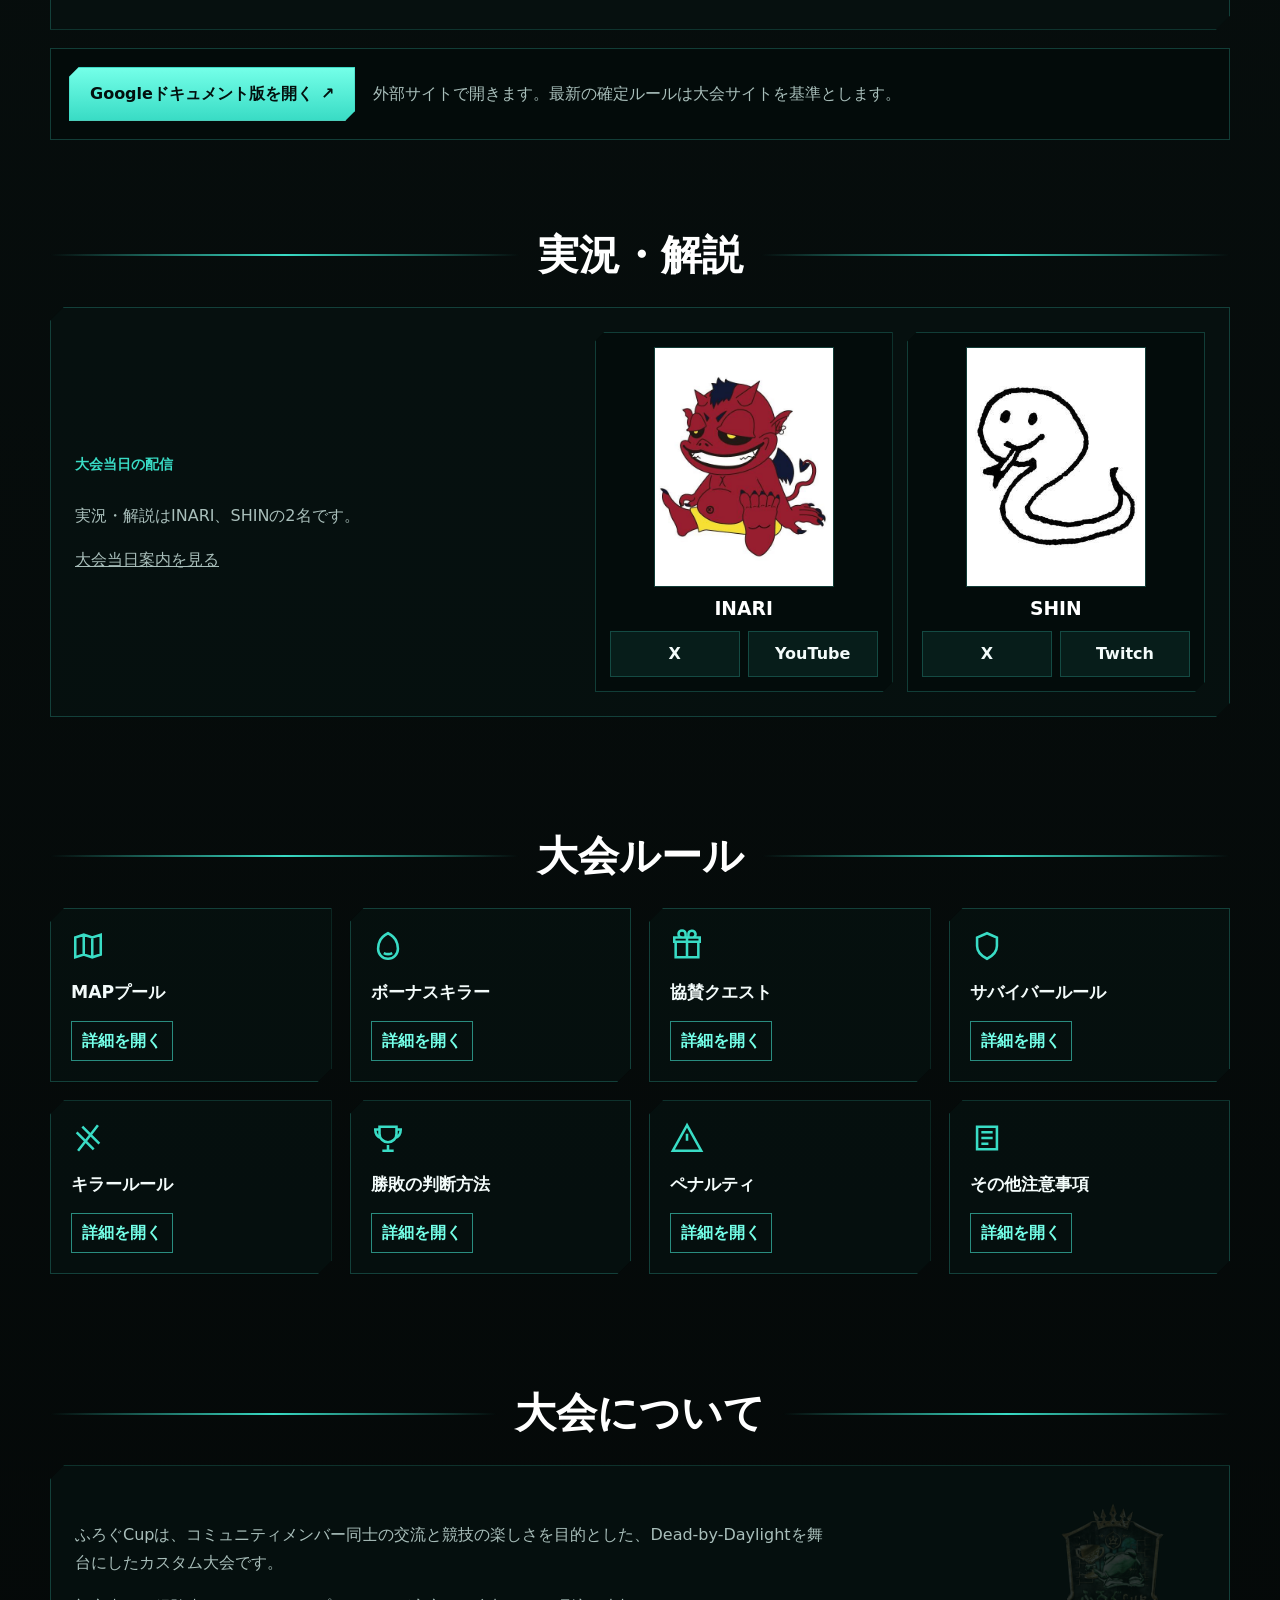
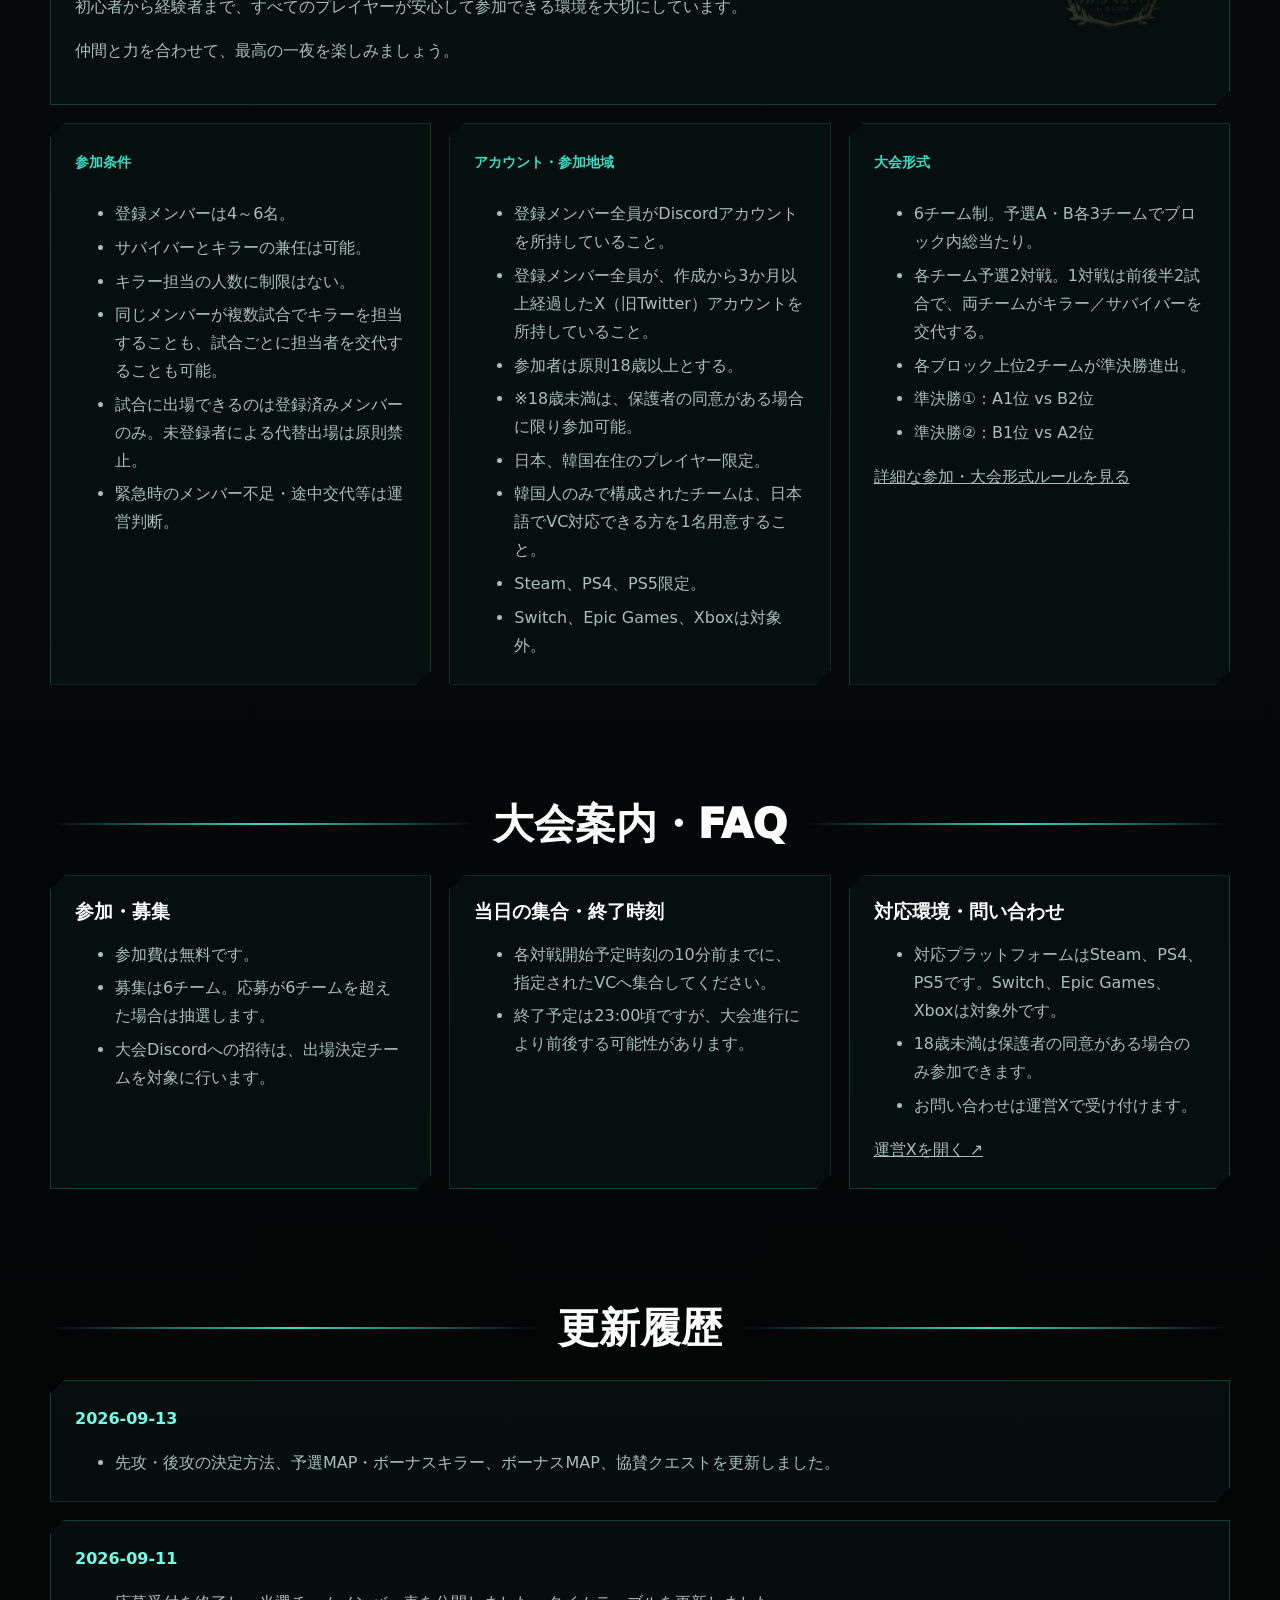
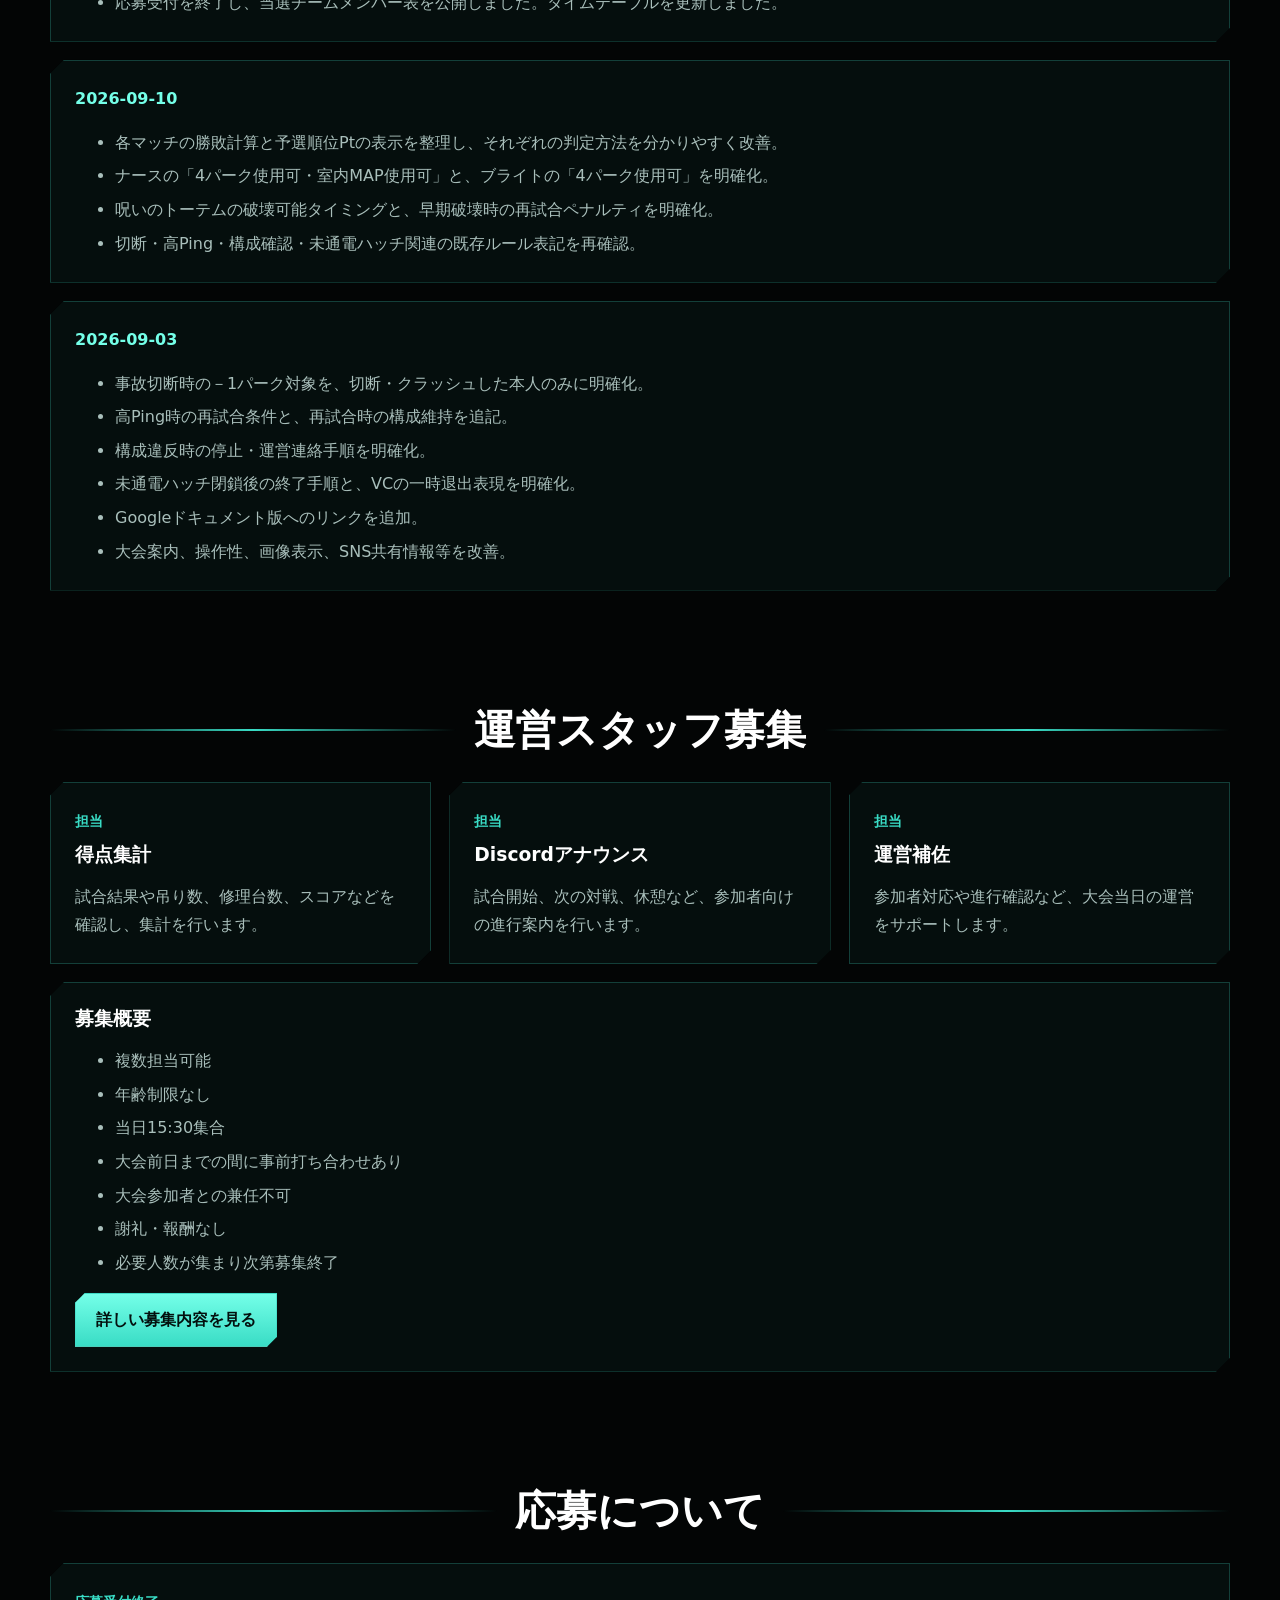
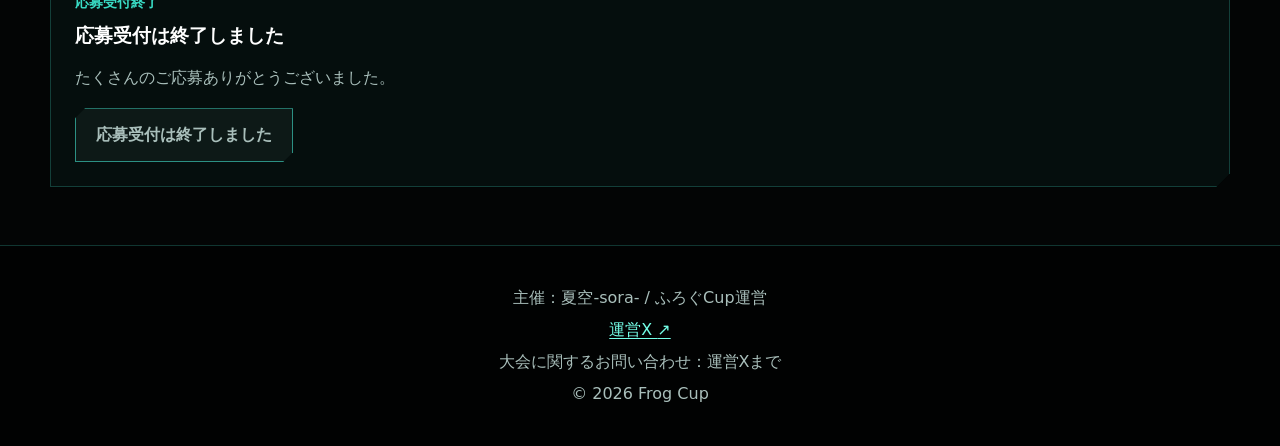
==== commit b5de9e61: "feat: add INARI commentator" ====
--- a/frogcup-vol1/index.html
+++ b/frogcup-vol1/index.html
@@ -125,7 +125,7 @@
       <div class="card event-highlight">
         <div>
           <span class="meta">大会当日の配信</span>
-          <p>実況&#x30FB;解説はSHINが担当します。</p>
+          <p>実況&#x30FB;解説はINARI、SHINの2名です。</p>
           <p><a href="pages/event-guide.html">大会当日案内を見る</a></p>
         </div>
         <div data-commentators data-commentator-image-base="assets/images/"></div>
